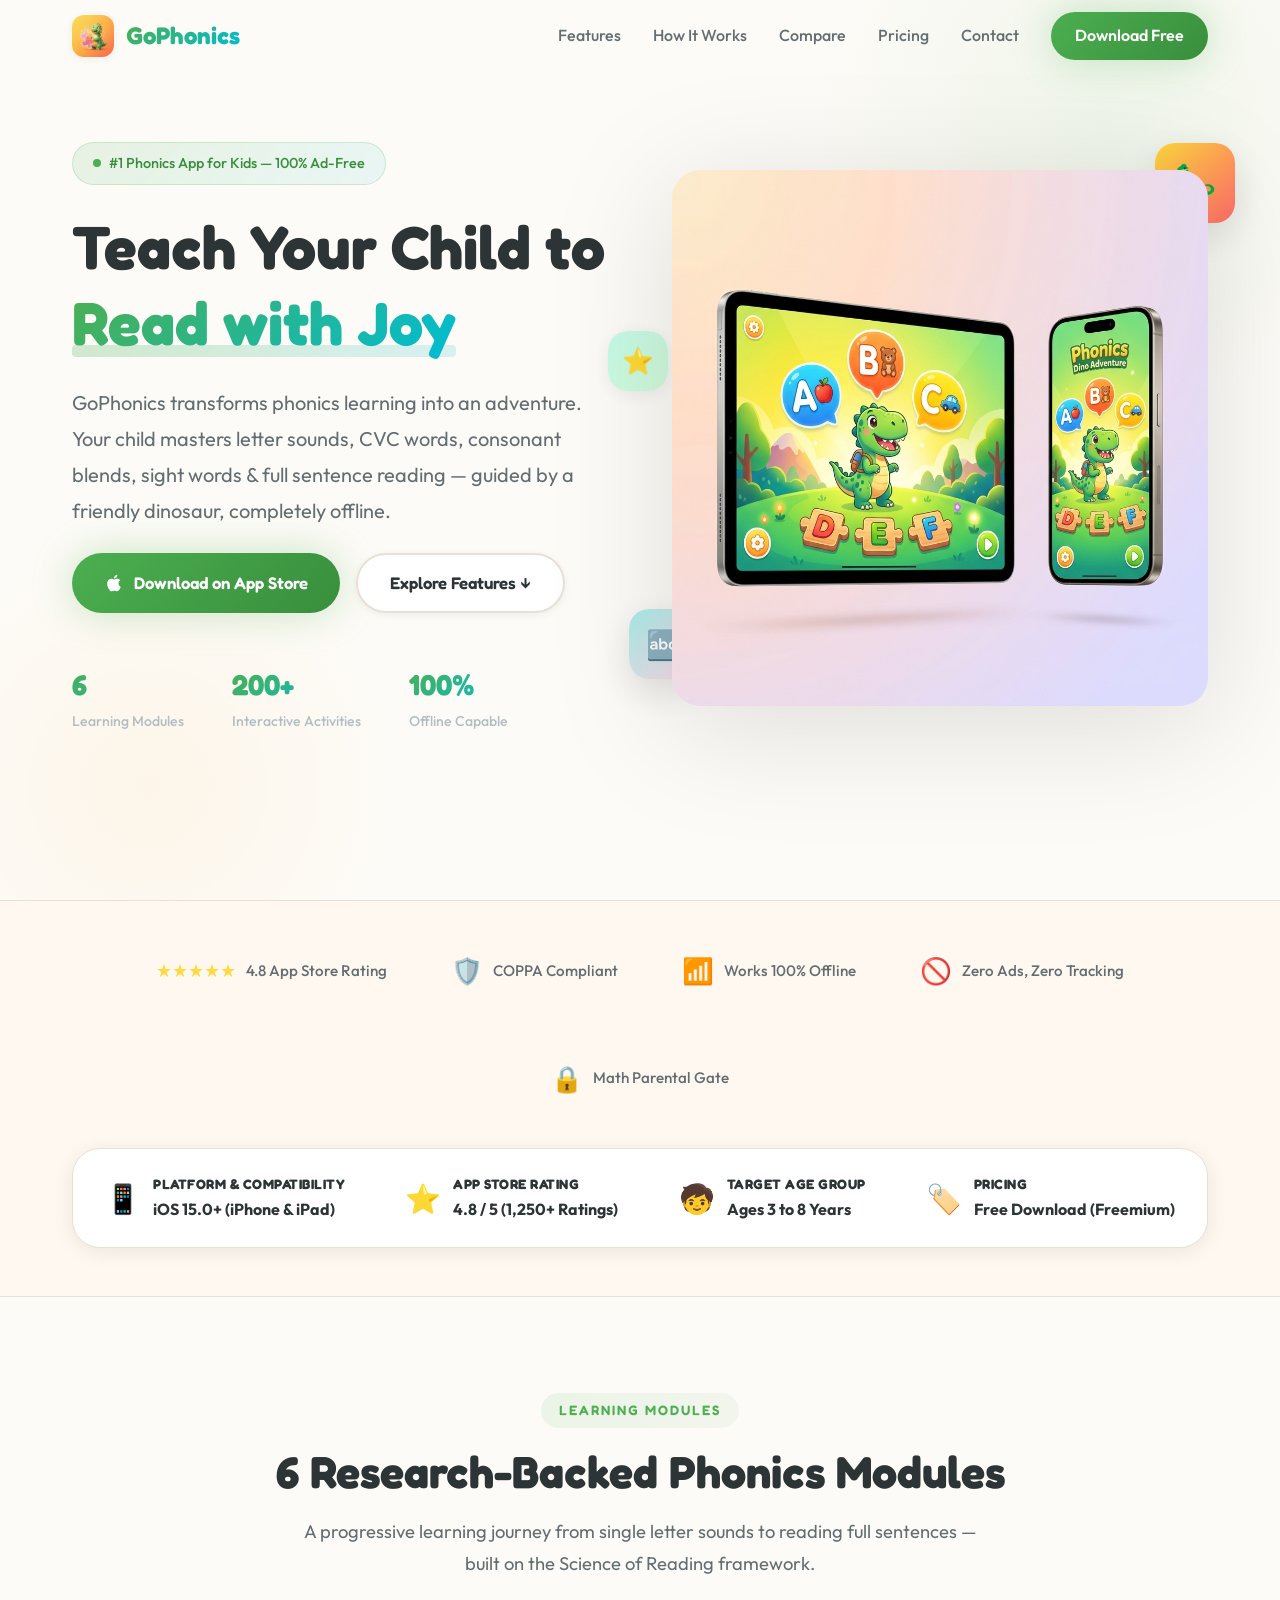
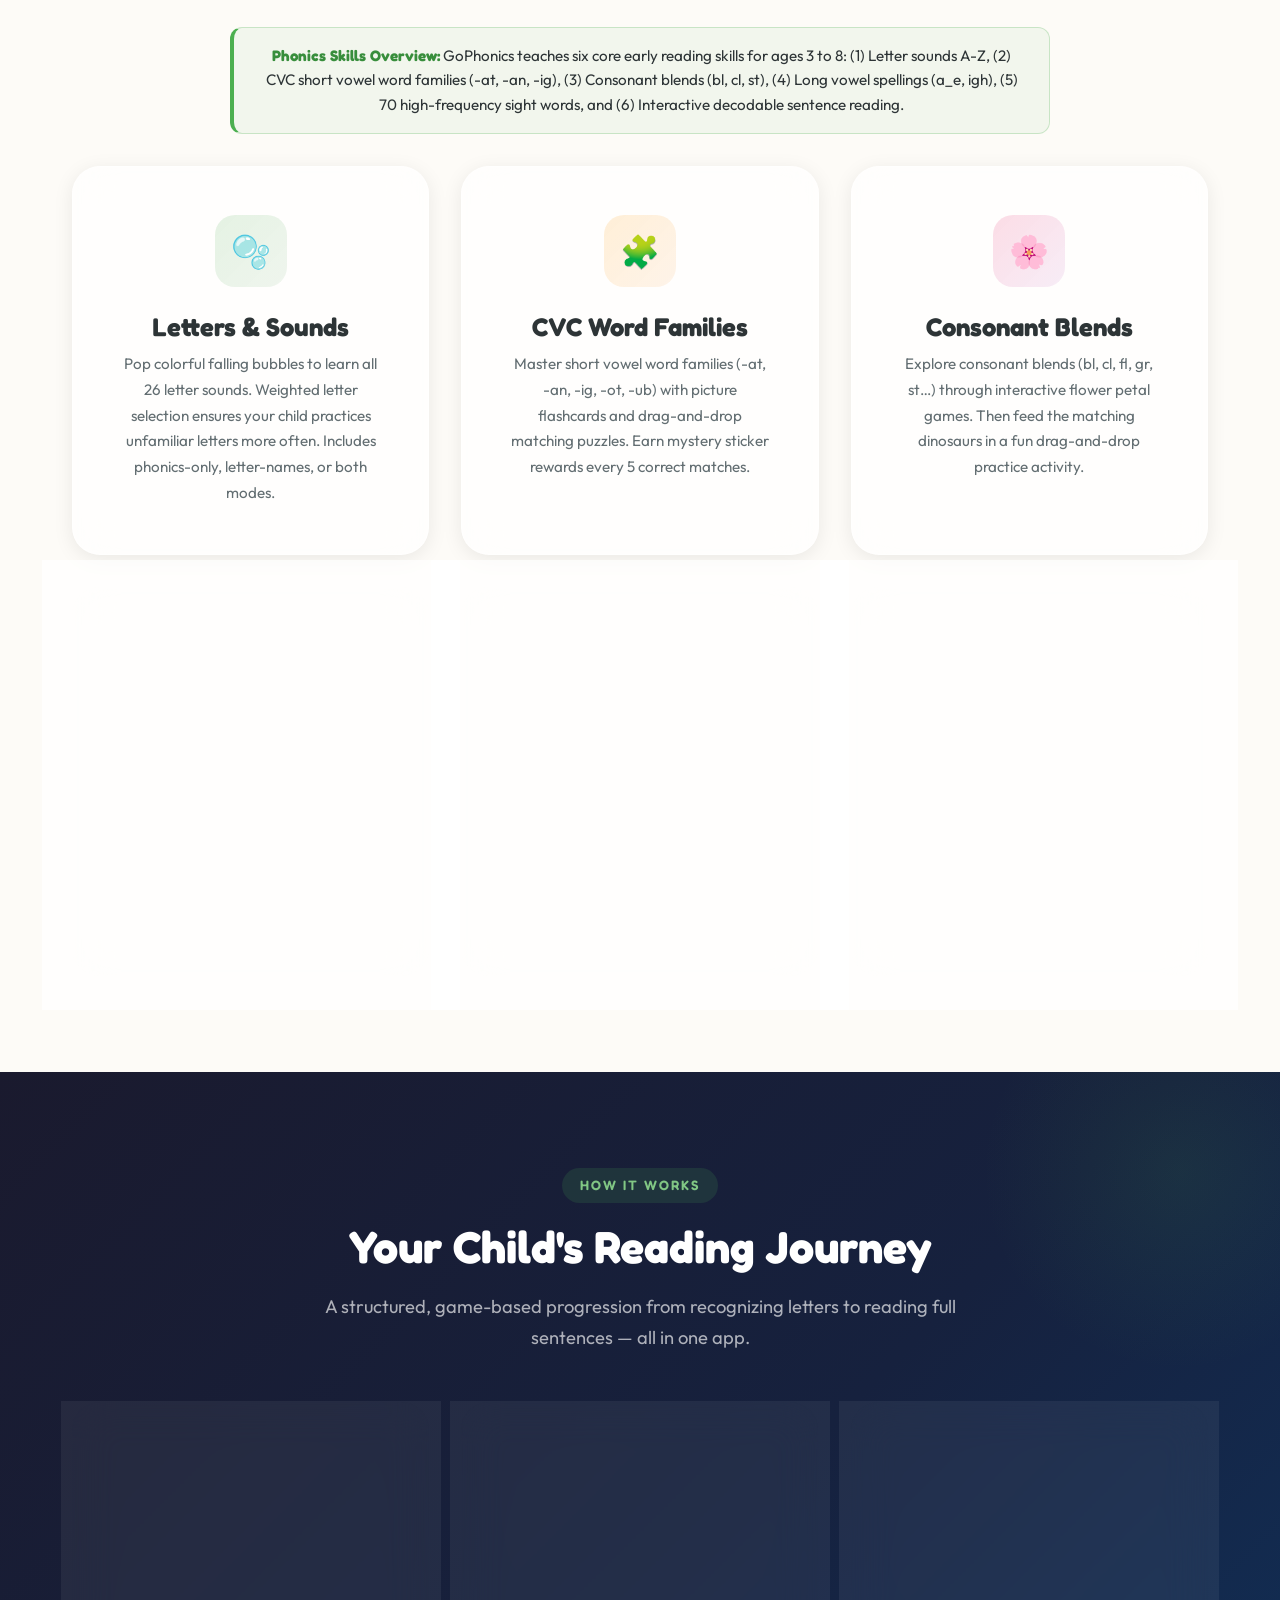
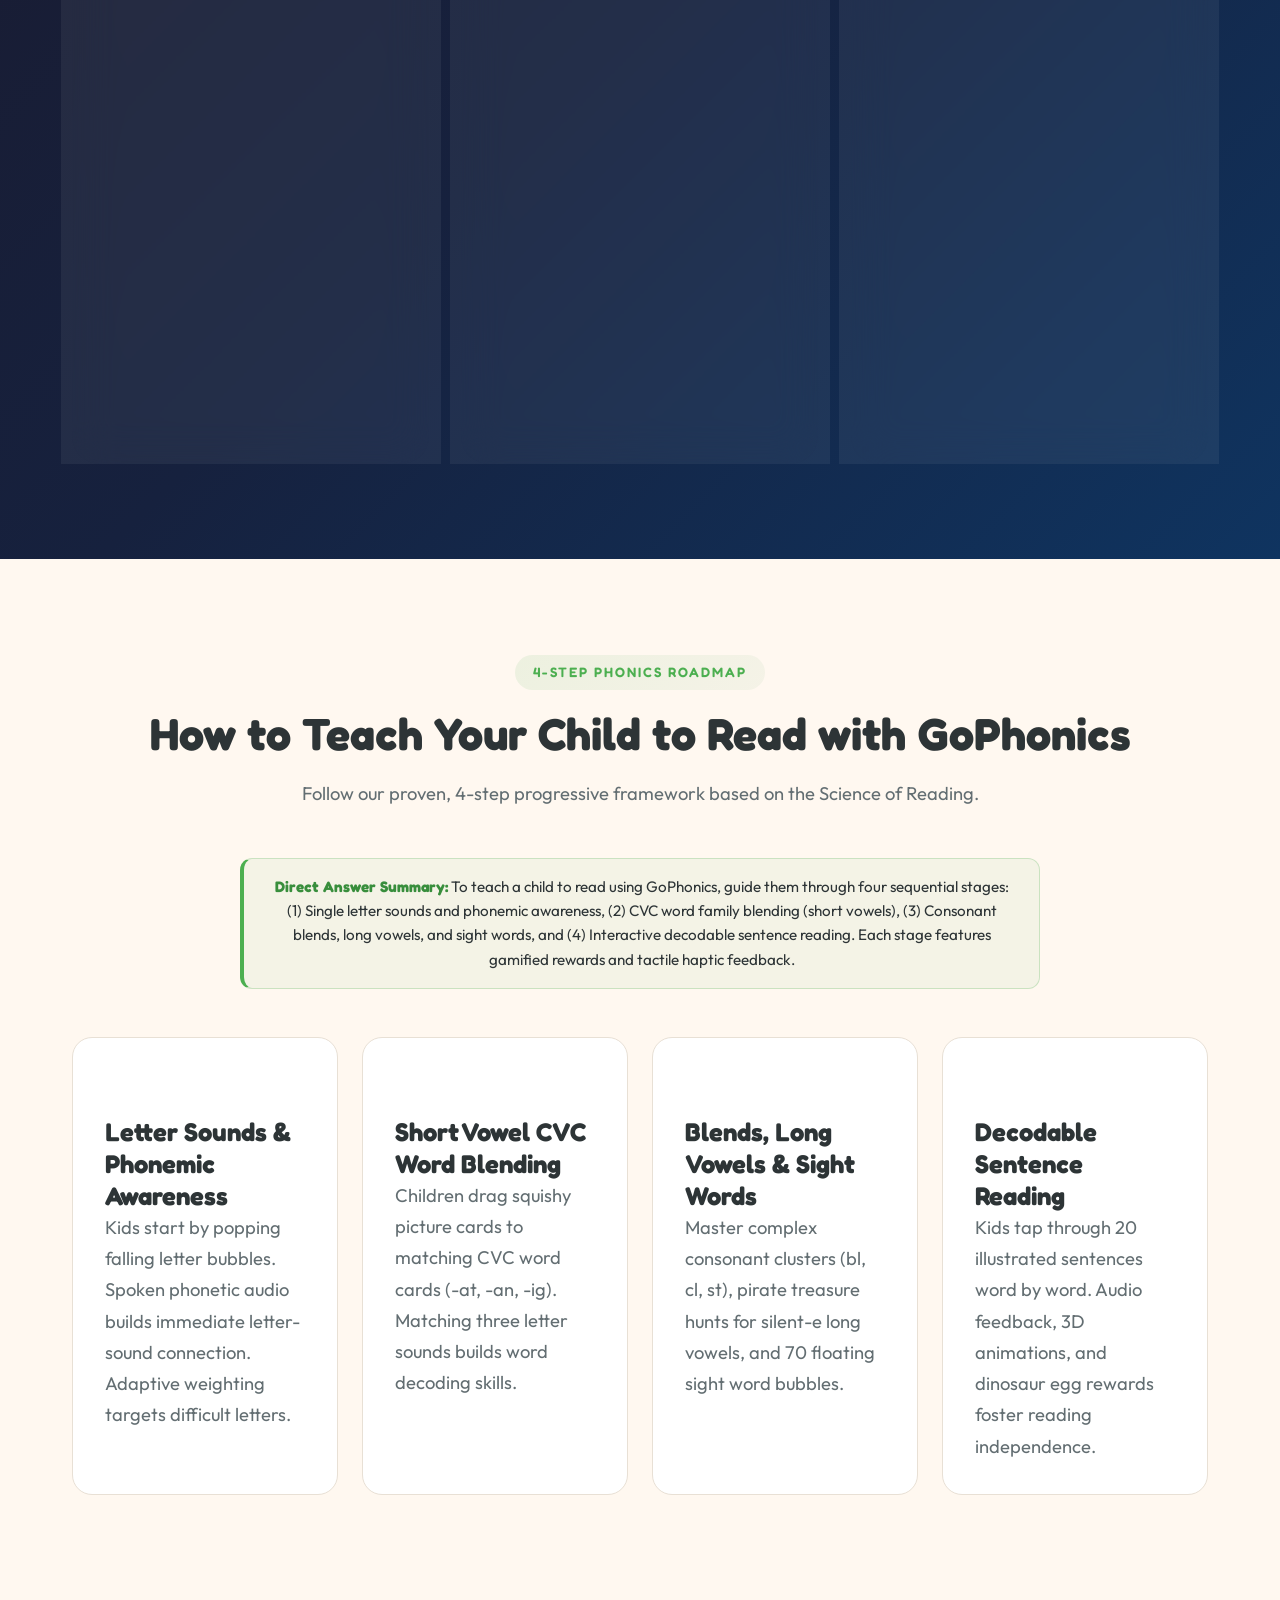
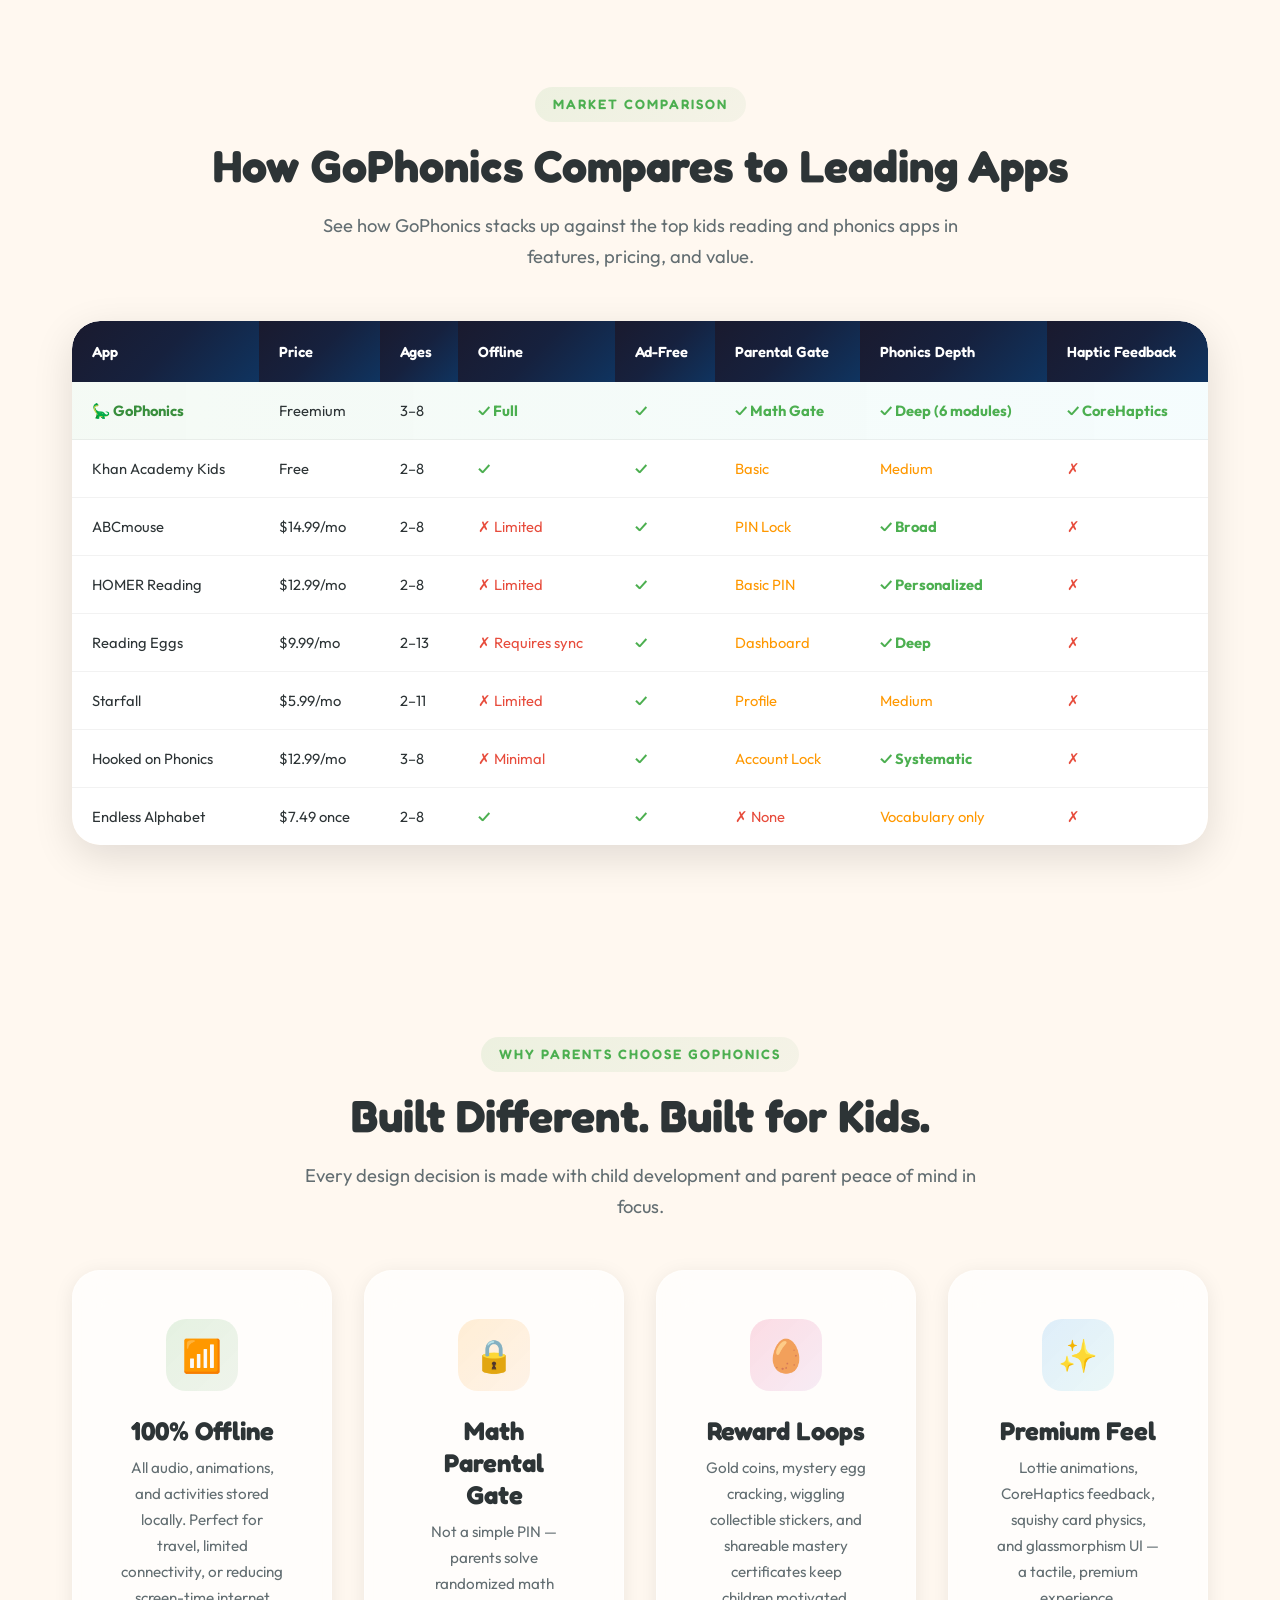
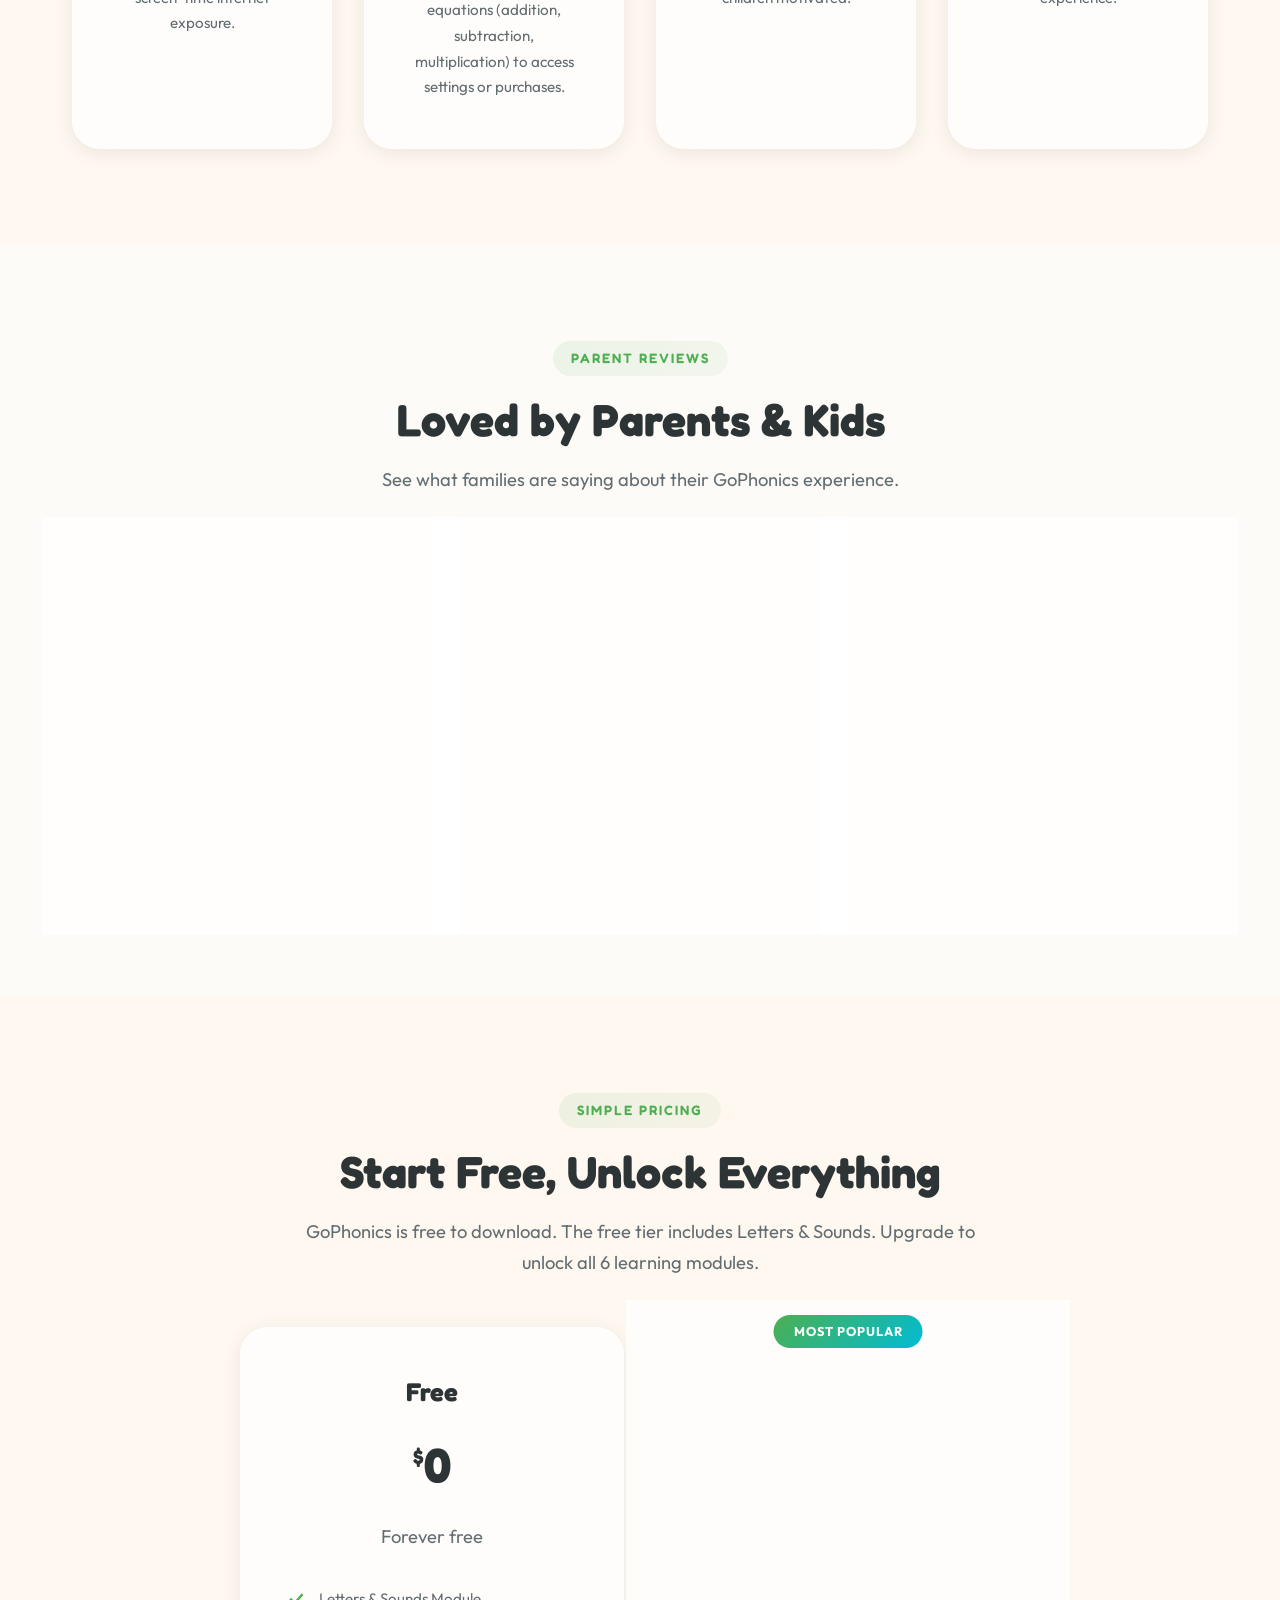
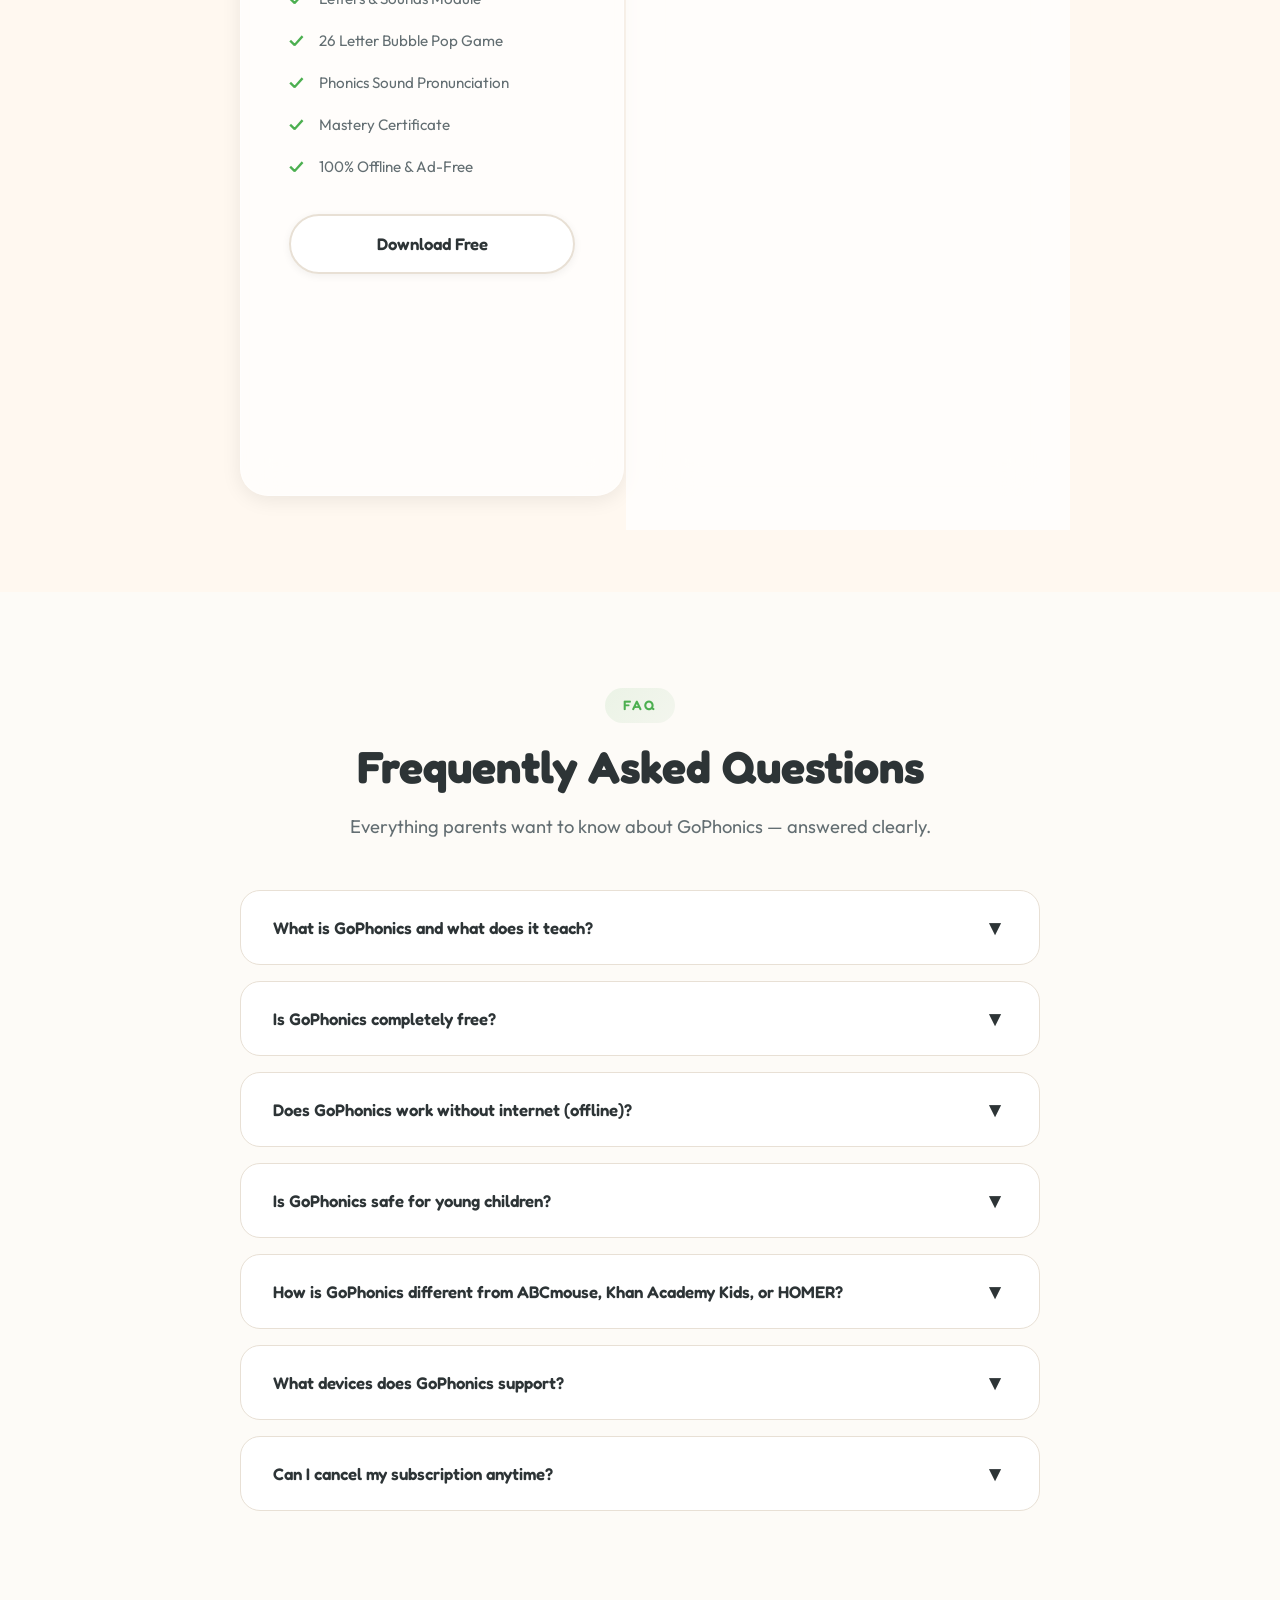
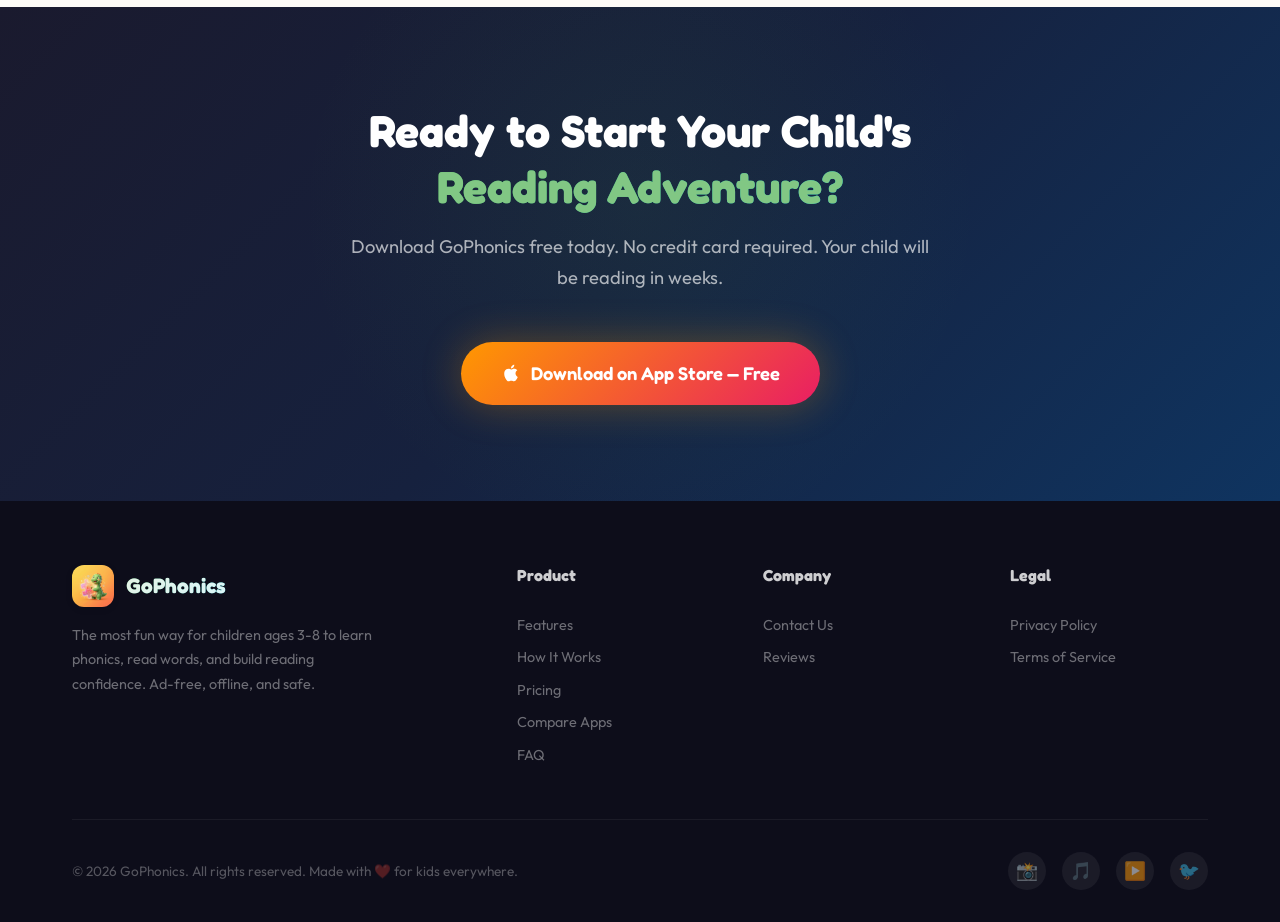
==== index.html @ 16a04cc7 "Optimize website for ASO, GEO, AEO, Privacy Policy and working contact form" ====
<!DOCTYPE html>
<html lang="en">
<head>
  <meta charset="UTF-8">
  <meta name="viewport" content="width=device-width, initial-scale=1.0">
  <meta http-equiv="X-UA-Compatible" content="ie=edge">

  <!-- Primary SEO Meta Tags -->
  <title>GoPhonics — #1 Kids Phonics Learning App | Letters, CVC Words & Reading (Ages 3-8)</title>
  <meta name="description" content="GoPhonics is the award-winning iOS phonics app for children ages 3-8. Learn letter sounds, CVC words, consonant blends, sight words & reading sentences with fun dinosaur-guided games. Ad-free, offline, COPPA-compliant.">
  <meta name="keywords" content="phonics app for kids, learn to read app, ABC learning app, CVC words game, kids reading app, educational app toddlers, phonics games preschool, sight words app, consonant blends, GoPhonics">
  <meta name="author" content="GoPhonics">
  <meta name="robots" content="index, follow, max-snippet:-1, max-image-preview:large, max-video-preview:-1">

  <!-- Open Graph / Facebook -->
  <meta property="og:type" content="website">
  <meta property="og:url" content="https://gophonics.app/">
  <meta property="og:title" content="GoPhonics — #1 Kids Phonics Learning App for Ages 3-8">
  <meta property="og:description" content="Teach your child to read with GoPhonics! Interactive phonics games featuring letters, CVC words, consonant blends, sight words & reading. Ad-free & fully offline.">
  <meta property="og:image" content="assets/images/hero-mockup.png">
  <meta property="og:site_name" content="GoPhonics">

  <!-- Twitter -->
  <meta name="twitter:card" content="summary_large_image">
  <meta name="twitter:title" content="GoPhonics — #1 Kids Phonics Learning App for Ages 3-8">
  <meta name="twitter:description" content="Teach your child to read with GoPhonics! Interactive phonics games featuring letters, CVC words, consonant blends, sight words & reading.">
  <meta name="twitter:image" content="assets/images/hero-mockup.png">

  <!-- Canonical & App Store Integration (ASO) -->
  <link rel="canonical" href="https://gophonics.app/">
  <meta name="apple-itunes-app" content="app-id=6756431312">

  <!-- Favicon -->
  <link rel="icon" type="image/png" href="assets/images/app-icon.png">
  <link rel="apple-touch-icon" href="assets/images/app-icon.png">

  <!-- CSS -->
  <link rel="stylesheet" href="assets/css/style.css">

  <!-- Structured Data: WebSite (SEO + GEO) -->
  <script type="application/ld+json">
  {
    "@context": "https://schema.org",
    "@type": "WebSite",
    "name": "GoPhonics",
    "alternateName": ["GoPhonics App", "Go Phonics Learn to Read"],
    "url": "https://gophonics.app/"
  }
  </script>

  <!-- Structured Data: BreadcrumbList (SEO + AEO) -->
  <script type="application/ld+json">
  {
    "@context": "https://schema.org",
    "@type": "BreadcrumbList",
    "itemListElement": [
      {
        "@type": "ListItem",
        "position": 1,
        "name": "Home",
        "item": "https://gophonics.app/"
      },
      {
        "@type": "ListItem",
        "position": 2,
        "name": "Features",
        "item": "https://gophonics.app/#features"
      },
      {
        "@type": "ListItem",
        "position": 3,
        "name": "Pricing",
        "item": "https://gophonics.app/#pricing"
      },
      {
        "@type": "ListItem",
        "position": 4,
        "name": "FAQ",
        "item": "https://gophonics.app/#faq"
      }
    ]
  }
  </script>

  <!-- Structured Data: SoftwareApplication (SEO + AEO + GEO + ASO) -->
  <script type="application/ld+json">
  {
    "@context": "https://schema.org",
    "@type": "SoftwareApplication",
    "name": "GoPhonics — Learn to Read",
    "operatingSystem": "iOS 15.0 or later",
    "applicationCategory": "EducationalApplication",
    "description": "GoPhonics is an interactive iOS phonics learning app for children ages 3-8. Kids learn letter sounds, CVC word families, consonant blends, long vowel spellings, sight words, and reading sentences through gamified activities guided by a friendly dinosaur mascot.",
    "url": "https://gophonics.app/",
    "downloadUrl": "https://apps.apple.com/in/app/go-phonics-learn-to-read/id6756431312",
    "screenshot": "https://gophonics.app/assets/images/hero-mockup.png",
    "softwareVersion": "2.0",
    "datePublished": "2025-01-01",
    "inLanguage": "en",
    "offers": {
      "@type": "Offer",
      "price": "0",
      "priceCurrency": "USD",
      "description": "Free to download with optional premium subscription ($4.99/mo or $29.99/yr)"
    },
    "aggregateRating": {
      "@type": "AggregateRating",
      "ratingValue": "4.8",
      "ratingCount": "1250",
      "bestRating": "5"
    },
    "author": {
      "@type": "Organization",
      "name": "GoPhonics",
      "url": "https://gophonics.app/"
    },
    "audience": {
      "@type": "EducationalAudience",
      "educationalRole": "student",
      "suggestedMinAge": 3,
      "suggestedMaxAge": 8
    },
    "featureList": [
      "Letters & Sounds Bubble Pop Game",
      "CVC Word Family Drag-and-Drop Puzzles",
      "Consonant Blends Flower & Dinosaur Feeding Games",
      "Long Vowel Treasure Hunt & Quiz",
      "70 Sight Words Floating Bubble Pop",
      "Interactive Decodable Reading Sentences",
      "Collectible Sticker Rewards",
      "Dinosaur Egg Hatching Animations",
      "Shareable Mastery Certificates",
      "Strict Math-Based Parental Gate",
      "100% Offline Capable",
      "Zero Ads"
    ],
    "isAccessibleForFree": true,
    "isFamilyFriendly": true,
    "contentRating": "Everyone"
  }
  </script>

  <!-- Structured Data: HowTo (AEO Voice & Answer Search) -->
  <script type="application/ld+json">
  {
    "@context": "https://schema.org",
    "@type": "HowTo",
    "name": "How to Teach Your Child to Read with GoPhonics",
    "description": "A 4-step progressive framework to take children aged 3 to 8 from recognizing single letters to reading full sentences independently using GoPhonics.",
    "step": [
      {
        "@type": "HowToStep",
        "position": 1,
        "name": "Master Letter Sounds & Phonemic Awareness",
        "text": "Start with the Letters & Sounds module. Children pop falling letter bubbles matching spoken phonetic sounds to build solid letter-sound association."
      },
      {
        "@type": "HowToStep",
        "position": 2,
        "name": "Blend Short Vowel CVC Words",
        "text": "Progress to CVC Word Families (-at, -an, -ig, -ot, -ub). Kids drag picture cards to matching word cards to learn sound blending."
      },
      {
        "@type": "HowToStep",
        "position": 3,
        "name": "Expand to Blends, Long Vowels & Sight Words",
        "text": "Practice consonant clusters (bl, cl, st), pirate treasure hunts for long vowels (a_e, igh), and pop 70 high-frequency sight word bubbles."
      },
      {
        "@type": "HowToStep",
        "position": 4,
        "name": "Read Full Decodable Sentences",
        "text": "Tap through 20 decodable sentences word-by-word with 3D audio feedback and Lottie animations to build independent reading confidence."
      }
    ]
  }
  </script>

  <!-- Structured Data: FAQPage (AEO Optimization) -->
  <script type="application/ld+json">
  {
    "@context": "https://schema.org",
    "@type": "FAQPage",
    "mainEntity": [
      {
        "@type": "Question",
        "name": "What is GoPhonics?",
        "acceptedAnswer": {
          "@type": "Answer",
          "text": "GoPhonics is an interactive iOS phonics learning app designed for children ages 3 to 8. It teaches letter sounds, CVC word families, consonant blends, long vowel spellings, sight words, and reading sentences through fun, gamified activities guided by a friendly dinosaur mascot. The app is 100% ad-free, works fully offline, and uses a strict math-based parental gate for child safety."
        }
      },
      {
        "@type": "Question",
        "name": "Is GoPhonics free to download?",
        "acceptedAnswer": {
          "@type": "Answer",
          "text": "Yes, GoPhonics is free to download from the App Store. The app offers a generous free tier covering the Letters & Sounds module. A premium subscription ($4.99/mo or $29.99/yr) unlocks all 6 learning modules including CVC Words, Consonant Blends, Long Vowel Spellings, Sight Words, and Reading Sentences."
        }
      },
      {
        "@type": "Question",
        "name": "What age is GoPhonics best for?",
        "acceptedAnswer": {
          "@type": "Answer",
          "text": "GoPhonics is designed for children ages 3 to 8, covering preschool through early elementary school (2nd grade). The progressive difficulty — starting with letter recognition and advancing through CVC words, consonant blends, long vowels, sight words, and full sentence reading — makes it suitable for beginners and early readers."
        }
      },
      {
        "@type": "Question",
        "name": "Does GoPhonics work offline without internet?",
        "acceptedAnswer": {
          "@type": "Answer",
          "text": "Yes, GoPhonics works 100% offline. All learning activities, audio pronunciations, animations, and rewards are stored locally on the device. This makes it perfect for travel, flights, areas with limited connectivity, and parents who want to limit screen-time internet exposure."
        }
      },
      {
        "@type": "Question",
        "name": "How does GoPhonics compare to other phonics apps like Khan Academy Kids or ABCmouse?",
        "acceptedAnswer": {
          "@type": "Answer",
          "text": "GoPhonics differentiates itself with premium glassmorphism visuals, real-time CoreHaptics feedback, complete offline functionality, and a strict math-based parental gate. Unlike ABCmouse ($14.99/month) or HOMER ($12.99/month), GoPhonics offers a more affordable subscription with no ads. Unlike free alternatives like Khan Academy Kids, GoPhonics provides specialized deep-dive phonics instruction with tactile squishy card physics, dinosaur egg hatching rewards, and shareable mastery certificates."
        }
      },
      {
        "@type": "Question",
        "name": "Is GoPhonics safe for children? What parental controls does it have?",
        "acceptedAnswer": {
          "@type": "Answer",
          "text": "GoPhonics is designed with child safety as a priority. It contains no ads, no social features, and no external links accessible to children. The app uses a strict math-based parental gate where parents must solve randomized math equations (addition, subtraction, or multiplication) to access settings, subscriptions, or sharing features. All data is stored locally on the device with no personal information collected from children, fully complying with COPPA regulations."
        }
      },
      {
        "@type": "Question",
        "name": "What phonics skills does GoPhonics teach?",
        "acceptedAnswer": {
          "@type": "Answer",
          "text": "GoPhonics teaches 6 progressive phonics skills: (1) Letter Sounds — all 26 letter sounds with bubble popping, (2) CVC Word Families — short vowel word families like -at, -an, -ig with drag-and-drop puzzles, (3) Consonant Blends — bl, cl, fl, gr, etc. with flower petal games and dinosaur feeding, (4) Long Vowel Spellings — a_e, i_e, ai, ee, etc. with pirate treasure hunts, (5) Sight Words — 70 high-frequency words with floating bubble pop, (6) Reading Sentences — 20 interactive tap-to-read sentences."
        }
      }
    ]
  }
  </script>

  <!-- Structured Data: Organization -->
  <script type="application/ld+json">
  {
    "@context": "https://schema.org",
    "@type": "Organization",
    "name": "GoPhonics",
    "url": "https://gophonics.app/",
    "logo": "https://gophonics.app/assets/images/app-icon.png",
    "contactPoint": {
      "@type": "ContactPoint",
      "email": "themansigoel@gmail.com",
      "contactType": "Customer Support"
    }
  }
  </script>
</head>
<body>

  <!-- ============================================
       HEADER & NAVIGATION
       ============================================ -->
  <header class="site-header" id="site-header">
    <div class="header-inner">
      <a href="index.html" class="logo" aria-label="GoPhonics Home">
        <img src="assets/images/app-icon.png" alt="GoPhonics App Icon" width="42" height="42">
        <span>GoPhonics</span>
      </a>
      <nav class="nav-links" id="nav-links" aria-label="Main navigation">
        <a href="#features">Features</a>
        <a href="#how-it-works">How It Works</a>
        <a href="#comparison">Compare</a>
        <a href="#pricing">Pricing</a>
        <a href="contact.html">Contact</a>
        <a href="https://apps.apple.com/in/app/go-phonics-learn-to-read/id6756431312" class="nav-cta" id="header-download-btn">Download Free</a>
      </nav>
      <button class="menu-toggle" id="menu-toggle" aria-label="Toggle navigation menu">
        <span></span>
        <span></span>
        <span></span>
      </button>
    </div>
  </header>

  <!-- ============================================
       HERO SECTION
       ============================================ -->
  <section class="hero section" id="hero">
    <div class="floating-bubbles" aria-hidden="true" id="floating-bubbles"></div>
    <div class="container hero-inner">
      <div class="hero-content">
        <div class="hero-badge">
          <span class="badge-dot"></span>
          #1 Phonics App for Kids — 100% Ad-Free
        </div>
        <h1>
          Teach Your Child to
          <span class="highlight text-gradient">Read with Joy</span>
        </h1>
        <p class="hero-description">
          GoPhonics transforms phonics learning into an adventure. Your child masters letter sounds, CVC words, consonant blends, sight words & full sentence reading — guided by a friendly dinosaur, completely offline.
        </p>
        <div class="hero-actions">
          <a href="https://apps.apple.com/in/app/go-phonics-learn-to-read/id6756431312" class="btn btn-primary" id="hero-download-btn">
            <svg class="btn-icon" viewBox="0 0 24 24" fill="currentColor"><path d="M18.71 19.5c-.83 1.24-1.71 2.45-3.05 2.47-1.34.03-1.77-.79-3.29-.79-1.53 0-2 .77-3.27.82-1.31.05-2.3-1.32-3.14-2.53C4.25 17 2.94 12.45 4.7 9.39c.87-1.52 2.43-2.48 4.12-2.51 1.28-.02 2.5.87 3.29.87.78 0 2.26-1.07 3.8-.91.65.03 2.47.26 3.64 1.98-.09.06-2.17 1.28-2.15 3.81.03 3.02 2.65 4.03 2.68 4.04-.03.07-.42 1.44-1.38 2.83M13 3.5c.73-.83 1.94-1.46 2.94-1.5.13 1.17-.34 2.35-1.04 3.19-.69.85-1.83 1.51-2.95 1.42-.15-1.15.41-2.35 1.05-3.11z"/></svg>
            Download on App Store
          </a>
          <a href="#features" class="btn btn-secondary">
            Explore Features ↓
          </a>
        </div>
        <div class="hero-stats">
          <div class="hero-stat">
            <span class="stat-number">6</span>
            <span class="stat-label">Learning Modules</span>
          </div>
          <div class="hero-stat">
            <span class="stat-number">200+</span>
            <span class="stat-label">Interactive Activities</span>
          </div>
          <div class="hero-stat">
            <span class="stat-number">100%</span>
            <span class="stat-label">Offline Capable</span>
          </div>
        </div>
      </div>
      <div class="hero-visual">
        <img src="assets/images/hero-mockup.png" alt="GoPhonics app running on iPad and iPhone showing colorful letter bubbles and dinosaur mascot" class="hero-image" width="560" height="560" loading="eager">
        <div class="hero-float-1" aria-hidden="true">🦕</div>
        <div class="hero-float-2" aria-hidden="true">🔤</div>
        <div class="hero-float-3" aria-hidden="true">⭐</div>
      </div>
    </div>
  </section>

  <!-- ============================================
       SOCIAL PROOF & ASO APP STORE METADATA BAR
       ============================================ -->
  <section class="social-proof" aria-label="Social proof & App Store Specs">
    <div class="container">
      <div class="social-proof-inner">
        <div class="proof-item">
          <span class="proof-stars">★★★★★</span>
          <span>4.8 App Store Rating</span>
        </div>
        <div class="proof-item">
          <span class="proof-icon">🛡️</span>
          <span>COPPA Compliant</span>
        </div>
        <div class="proof-item">
          <span class="proof-icon">📶</span>
          <span>Works 100% Offline</span>
        </div>
        <div class="proof-item">
          <span class="proof-icon">🚫</span>
          <span>Zero Ads, Zero Tracking</span>
        </div>
        <div class="proof-item">
          <span class="proof-icon">🔒</span>
          <span>Math Parental Gate</span>
        </div>
      </div>

      <!-- ASO iOS App Store Specs Card -->
      <div class="app-store-specs animate-on-scroll" id="aso-specs">
        <div class="app-spec-item">
          <span class="app-spec-icon">📱</span>
          <div>
            <div class="app-spec-title">Platform & Compatibility</div>
            <div class="app-spec-value">iOS 15.0+ (iPhone & iPad)</div>
          </div>
        </div>
        <div class="app-spec-item">
          <span class="app-spec-icon">⭐️</span>
          <div>
            <div class="app-spec-title">App Store Rating</div>
            <div class="app-spec-value">4.8 / 5 (1,250+ Ratings)</div>
          </div>
        </div>
        <div class="app-spec-item">
          <span class="app-spec-icon">🧒</span>
          <div>
            <div class="app-spec-title">Target Age Group</div>
            <div class="app-spec-value">Ages 3 to 8 Years</div>
          </div>
        </div>
        <div class="app-spec-item">
          <span class="app-spec-icon">🏷️</span>
          <div>
            <div class="app-spec-title">Pricing</div>
            <div class="app-spec-value">Free Download (Freemium)</div>
          </div>
        </div>
      </div>
    </div>
  </section>

  <!-- ============================================
       FEATURES SECTION
       ============================================ -->
  <section class="features section" id="features">
    <div class="container">
      <div class="text-center">
        <span class="section-label">Learning Modules</span>
        <h2 class="section-title">6 Research-Backed Phonics Modules</h2>
        <p class="section-subtitle">
          A progressive learning journey from single letter sounds to reading full sentences — built on the Science of Reading framework.
        </p>
        <div class="direct-answer-box text-center" style="max-width: 820px; margin: var(--space-md) auto var(--space-xl);">
          <strong>Phonics Skills Overview:</strong> GoPhonics teaches six core early reading skills for ages 3 to 8: (1) Letter sounds A-Z, (2) CVC short vowel word families (-at, -an, -ig), (3) Consonant blends (bl, cl, st), (4) Long vowel spellings (a_e, igh), (5) 70 high-frequency sight words, and (6) Interactive decodable sentence reading.
        </div>
      </div>
      <div class="features-grid">
        <!-- Feature 1: Letters -->
        <article class="feature-card glass-card animate-on-scroll" id="feature-letters">
          <div class="feature-icon feature-icon-green">🫧</div>
          <h3>Letters & Sounds</h3>
          <p>Pop colorful falling bubbles to learn all 26 letter sounds. Weighted letter selection ensures your child practices unfamiliar letters more often. Includes phonics-only, letter-names, or both modes.</p>
        </article>

        <!-- Feature 2: CVC Words -->
        <article class="feature-card glass-card animate-on-scroll" id="feature-cvc">
          <div class="feature-icon feature-icon-orange">🧩</div>
          <h3>CVC Word Families</h3>
          <p>Master short vowel word families (-at, -an, -ig, -ot, -ub) with picture flashcards and drag-and-drop matching puzzles. Earn mystery sticker rewards every 5 correct matches.</p>
        </article>

        <!-- Feature 3: Blends -->
        <article class="feature-card glass-card animate-on-scroll" id="feature-blends">
          <div class="feature-icon feature-icon-pink">🌸</div>
          <h3>Consonant Blends</h3>
          <p>Explore consonant blends (bl, cl, fl, gr, st…) through interactive flower petal games. Then feed the matching dinosaurs in a fun drag-and-drop practice activity.</p>
        </article>

        <!-- Feature 4: Long Vowels -->
        <article class="feature-card glass-card animate-on-scroll" id="feature-long-vowels">
          <div class="feature-icon feature-icon-blue">🏴‍☠️</div>
          <h3>Long Vowel Spellings</h3>
          <p>Embark on a pirate treasure hunt learning long vowel spelling patterns (a_e, ai, ee, igh…). Take quizzes with squishy option bubbles, star streak progress, and particle burst celebrations.</p>
        </article>

        <!-- Feature 5: Sight Words -->
        <article class="feature-card glass-card animate-on-scroll" id="feature-sight-words">
          <div class="feature-icon feature-icon-purple">🎈</div>
          <h3>Sight Words</h3>
          <p>Pop 70 high-frequency sight words in a floating bubble game. Bubbles bounce around the screen — tap them to hear pronunciation, earn gold coins, and build reading fluency.</p>
        </article>

        <!-- Feature 6: Sentences -->
        <article class="feature-card glass-card animate-on-scroll" id="feature-sentences">
          <div class="feature-icon feature-icon-teal">📖</div>
          <h3>Reading Sentences</h3>
          <p>Tap through 20 interactive sentences word by word. Each word is spoken aloud with a 3D spring animation. Scene illustrations bring every sentence to life with Lottie animations.</p>
        </article>
      </div>
    </div>
  </section>

  <!-- ============================================
       HOW IT WORKS (Journey Visualization)
       ============================================ -->
  <section class="how-it-works section" id="how-it-works">
    <div class="container">
      <div class="text-center">
        <span class="section-label">How It Works</span>
        <h2 class="section-title" style="color: white;">Your Child's Reading Journey</h2>
        <p class="section-subtitle">
          A structured, game-based progression from recognizing letters to reading full sentences — all in one app.
        </p>
      </div>
      <div class="journey-steps">
        <article class="journey-step glass-card-dark animate-on-scroll">
          <div class="step-number">01</div>
          <img src="assets/images/feature-letters.png" alt="Letters and Sounds bubble pop game showing colorful letter bubbles with children interacting" class="step-image" width="280" height="280" loading="lazy">
          <h3>Pop & Learn Letters</h3>
          <p>Children pop falling letter bubbles while hearing correct phonetic sounds. Adaptive weighting means unfamiliar letters appear more often.</p>
        </article>
        <article class="journey-step glass-card-dark animate-on-scroll">
          <div class="step-number">02</div>
          <img src="assets/images/feature-cvc.png" alt="CVC word matching puzzle with cat, hat, bat picture cards and word cards" class="step-image" width="280" height="280" loading="lazy">
          <h3>Build CVC Words</h3>
          <p>Drag picture cards to matching word cards. Squishy physics-based cards, haptic feedback, and dinosaur egg hatching rewards make practice addictive.</p>
        </article>
        <article class="journey-step glass-card-dark animate-on-scroll">
          <div class="step-number">03</div>
          <img src="assets/images/feature-blends.png" alt="Consonant blends flower garden with dinosaur mascots and butterflies" class="step-image" width="280" height="280" loading="lazy">
          <h3>Read Sentences</h3>
          <p>Progress through blends, long vowels, and sight words before reading complete sentences independently. Earn shareable mastery certificates.</p>
        </article>
      </div>
    </div>
  </section>

  <!-- ============================================
       HOW-TO STEP-BY-STEP ROADMAP (AEO / Voice Search Optimized)
       ============================================ -->
  <section class="howto-section section" id="learning-roadmap" style="background: var(--color-bg-secondary);">
    <div class="container">
      <div class="text-center">
        <span class="section-label">4-Step Phonics Roadmap</span>
        <h2 class="section-title">How to Teach Your Child to Read with GoPhonics</h2>
        <p class="section-subtitle">
          Follow our proven, 4-step progressive framework based on the Science of Reading.
        </p>
      </div>

      <div class="direct-answer-box text-center" style="max-width: 800px; margin: 0 auto var(--space-xl);">
        <strong>Direct Answer Summary:</strong> To teach a child to read using GoPhonics, guide them through four sequential stages: (1) Single letter sounds and phonemic awareness, (2) CVC word family blending (short vowels), (3) Consonant blends, long vowels, and sight words, and (4) Interactive decodable sentence reading. Each stage features gamified rewards and tactile haptic feedback.
      </div>

      <div class="howto-grid">
        <article class="howto-card animate-on-scroll">
          <span class="howto-step-badge">Step 1</span>
          <h3>Letter Sounds & Phonemic Awareness</h3>
          <p>Kids start by popping falling letter bubbles. Spoken phonetic audio builds immediate letter-sound connection. Adaptive weighting targets difficult letters.</p>
        </article>

        <article class="howto-card animate-on-scroll">
          <span class="howto-step-badge">Step 2</span>
          <h3>Short Vowel CVC Word Blending</h3>
          <p>Children drag squishy picture cards to matching CVC word cards (-at, -an, -ig). Matching three letter sounds builds word decoding skills.</p>
        </article>

        <article class="howto-card animate-on-scroll">
          <span class="howto-step-badge">Step 3</span>
          <h3>Blends, Long Vowels & Sight Words</h3>
          <p>Master complex consonant clusters (bl, cl, st), pirate treasure hunts for silent-e long vowels, and 70 floating sight word bubbles.</p>
        </article>

        <article class="howto-card animate-on-scroll">
          <span class="howto-step-badge">Step 4</span>
          <h3>Decodable Sentence Reading</h3>
          <p>Kids tap through 20 illustrated sentences word by word. Audio feedback, 3D animations, and dinosaur egg rewards foster reading independence.</p>
        </article>
      </div>
    </div>
  </section>

  <!-- ============================================
       COMPARISON TABLE (SEO/AEO: Revenue & Feature Comparison)
       ============================================ -->
  <section class="comparison section" id="comparison">
    <div class="container">
      <div class="text-center">
        <span class="section-label">Market Comparison</span>
        <h2 class="section-title">How GoPhonics Compares to Leading Apps</h2>
        <p class="section-subtitle">
          See how GoPhonics stacks up against the top kids reading and phonics apps in features, pricing, and value.
        </p>
      </div>
      <div class="comparison-table-wrapper animate-on-scroll">
        <table class="comparison-table" id="comparison-table">
          <thead>
            <tr>
              <th>App</th>
              <th>Price</th>
              <th>Ages</th>
              <th>Offline</th>
              <th>Ad-Free</th>
              <th>Parental Gate</th>
              <th>Phonics Depth</th>
              <th>Haptic Feedback</th>
            </tr>
          </thead>
          <tbody>
            <tr class="highlight-row">
              <td>🦕 <strong>GoPhonics</strong></td>
              <td>Freemium</td>
              <td>3–8</td>
              <td><span class="check-icon">✓ Full</span></td>
              <td><span class="check-icon">✓</span></td>
              <td><span class="check-icon">✓ Math Gate</span></td>
              <td><span class="check-icon">✓ Deep (6 modules)</span></td>
              <td><span class="check-icon">✓ CoreHaptics</span></td>
            </tr>
            <tr>
              <td>Khan Academy Kids</td>
              <td>Free</td>
              <td>2–8</td>
              <td><span class="check-icon">✓</span></td>
              <td><span class="check-icon">✓</span></td>
              <td><span class="partial-icon">Basic</span></td>
              <td><span class="partial-icon">Medium</span></td>
              <td><span class="cross-icon">✗</span></td>
            </tr>
            <tr>
              <td>ABCmouse</td>
              <td>$14.99/mo</td>
              <td>2–8</td>
              <td><span class="cross-icon">✗ Limited</span></td>
              <td><span class="check-icon">✓</span></td>
              <td><span class="partial-icon">PIN Lock</span></td>
              <td><span class="check-icon">✓ Broad</span></td>
              <td><span class="cross-icon">✗</span></td>
            </tr>
            <tr>
              <td>HOMER Reading</td>
              <td>$12.99/mo</td>
              <td>2–8</td>
              <td><span class="cross-icon">✗ Limited</span></td>
              <td><span class="check-icon">✓</span></td>
              <td><span class="partial-icon">Basic PIN</span></td>
              <td><span class="check-icon">✓ Personalized</span></td>
              <td><span class="cross-icon">✗</span></td>
            </tr>
            <tr>
              <td>Reading Eggs</td>
              <td>$9.99/mo</td>
              <td>2–13</td>
              <td><span class="cross-icon">✗ Requires sync</span></td>
              <td><span class="check-icon">✓</span></td>
              <td><span class="partial-icon">Dashboard</span></td>
              <td><span class="check-icon">✓ Deep</span></td>
              <td><span class="cross-icon">✗</span></td>
            </tr>
            <tr>
              <td>Starfall</td>
              <td>$5.99/mo</td>
              <td>2–11</td>
              <td><span class="cross-icon">✗ Limited</span></td>
              <td><span class="check-icon">✓</span></td>
              <td><span class="partial-icon">Profile</span></td>
              <td><span class="partial-icon">Medium</span></td>
              <td><span class="cross-icon">✗</span></td>
            </tr>
            <tr>
              <td>Hooked on Phonics</td>
              <td>$12.99/mo</td>
              <td>3–8</td>
              <td><span class="cross-icon">✗ Minimal</span></td>
              <td><span class="check-icon">✓</span></td>
              <td><span class="partial-icon">Account Lock</span></td>
              <td><span class="check-icon">✓ Systematic</span></td>
              <td><span class="cross-icon">✗</span></td>
            </tr>
            <tr>
              <td>Endless Alphabet</td>
              <td>$7.49 once</td>
              <td>2–8</td>
              <td><span class="check-icon">✓</span></td>
              <td><span class="check-icon">✓</span></td>
              <td><span class="cross-icon">✗ None</span></td>
              <td><span class="partial-icon">Vocabulary only</span></td>
              <td><span class="cross-icon">✗</span></td>
            </tr>
          </tbody>
        </table>
      </div>
    </div>
  </section>

  <!-- ============================================
       UNIQUE VALUE PROPS (AEO/GEO Optimized Content)
       ============================================ -->
  <section class="features section" id="why-gophonics" style="background: var(--color-bg-secondary);">
    <div class="container">
      <div class="text-center">
        <span class="section-label">Why Parents Choose GoPhonics</span>
        <h2 class="section-title">Built Different. Built for Kids.</h2>
        <p class="section-subtitle">
          Every design decision is made with child development and parent peace of mind in focus.
        </p>
      </div>
      <div class="features-grid" style="grid-template-columns: repeat(4, 1fr);">
        <article class="feature-card glass-card animate-on-scroll">
          <div class="feature-icon feature-icon-green">📶</div>
          <h3>100% Offline</h3>
          <p>All audio, animations, and activities stored locally. Perfect for travel, limited connectivity, or reducing screen-time internet exposure.</p>
        </article>
        <article class="feature-card glass-card animate-on-scroll">
          <div class="feature-icon feature-icon-orange">🔒</div>
          <h3>Math Parental Gate</h3>
          <p>Not a simple PIN — parents solve randomized math equations (addition, subtraction, multiplication) to access settings or purchases.</p>
        </article>
        <article class="feature-card glass-card animate-on-scroll">
          <div class="feature-icon feature-icon-pink">🥚</div>
          <h3>Reward Loops</h3>
          <p>Gold coins, mystery egg cracking, wiggling collectible stickers, and shareable mastery certificates keep children motivated.</p>
        </article>
        <article class="feature-card glass-card animate-on-scroll">
          <div class="feature-icon feature-icon-blue">✨</div>
          <h3>Premium Feel</h3>
          <p>Lottie animations, CoreHaptics feedback, squishy card physics, and glassmorphism UI — a tactile, premium experience.</p>
        </article>
      </div>
    </div>
  </section>

  <!-- ============================================
       TESTIMONIALS
       ============================================ -->
  <section class="testimonials section" id="testimonials">
    <div class="container">
      <div class="text-center">
        <span class="section-label">Parent Reviews</span>
        <h2 class="section-title">Loved by Parents & Kids</h2>
        <p class="section-subtitle">
          See what families are saying about their GoPhonics experience.
        </p>
      </div>
      <div class="testimonials-grid">
        <article class="testimonial-card glass-card animate-on-scroll">
          <div class="testimonial-stars">★★★★★</div>
          <p class="testimonial-text">"My 4-year-old went from barely recognizing letters to sounding out CVC words in just three weeks. The dinosaur egg rewards keep her coming back every day!"</p>
          <div class="testimonial-author">
            <div class="testimonial-avatar" style="background: linear-gradient(135deg, #43e97b, #38f9d7);">S</div>
            <div>
              <div class="testimonial-author-name">Sarah M.</div>
              <div class="testimonial-author-role">Mom of a 4-year-old, Texas</div>
            </div>
          </div>
        </article>
        <article class="testimonial-card glass-card animate-on-scroll">
          <div class="testimonial-stars">★★★★★</div>
          <p class="testimonial-text">"Finally an app that works on long flights! We've used it through 8-hour journeys and my son never gets bored. The offline mode is a lifesaver. Way better than ABCmouse."</p>
          <div class="testimonial-author">
            <div class="testimonial-avatar" style="background: linear-gradient(135deg, #f093fb, #f5576c);">R</div>
            <div>
              <div class="testimonial-author-name">Rahul K.</div>
              <div class="testimonial-author-role">Dad of a 5-year-old, Mumbai</div>
            </div>
          </div>
        </article>
        <article class="testimonial-card glass-card animate-on-scroll">
          <div class="testimonial-stars">★★★★★</div>
          <p class="testimonial-text">"I love the math parental gate — my daughter can't accidentally buy anything. The sticker collection and certificates are brilliant motivation. She proudly shares her certificates!"</p>
          <div class="testimonial-author">
            <div class="testimonial-avatar" style="background: linear-gradient(135deg, #667eea, #764ba2);">A</div>
            <div>
              <div class="testimonial-author-name">Amelia J.</div>
              <div class="testimonial-author-role">Mom of a 6-year-old, London</div>
            </div>
          </div>
        </article>
      </div>
    </div>
  </section>

  <!-- ============================================
       PRICING SECTION
       ============================================ -->
  <section class="pricing section" id="pricing">
    <div class="container">
      <div class="text-center">
        <span class="section-label">Simple Pricing</span>
        <h2 class="section-title">Start Free, Unlock Everything</h2>
        <p class="section-subtitle">
          GoPhonics is free to download. The free tier includes Letters & Sounds. Upgrade to unlock all 6 learning modules.
        </p>
      </div>
      <div class="pricing-cards">
        <article class="pricing-card glass-card animate-on-scroll" id="pricing-free">
          <h3>Free</h3>
          <div class="pricing-amount">
            <span class="currency">$</span>0
          </div>
          <p style="color: var(--color-text-secondary); margin-bottom: 0;">Forever free</p>
          <ul class="pricing-features">
            <li>Letters & Sounds Module</li>
            <li>26 Letter Bubble Pop Game</li>
            <li>Phonics Sound Pronunciation</li>
            <li>Mastery Certificate</li>
            <li>100% Offline & Ad-Free</li>
          </ul>
          <a href="https://apps.apple.com/in/app/go-phonics-learn-to-read/id6756431312" class="btn btn-secondary" style="width: 100%;">Download Free</a>
        </article>
        <article class="pricing-card glass-card featured animate-on-scroll" id="pricing-premium">
          <div class="pricing-badge">Most Popular</div>
          <h3>Premium</h3>
          <div class="pricing-amount">
            <span class="currency">$</span>4.99<span class="period">/mo</span>
          </div>
          <p style="color: var(--color-text-secondary); margin-bottom: 0;">or $29.99/year (save 50%)</p>
          <ul class="pricing-features">
            <li>All 6 Learning Modules</li>
            <li>200+ Interactive Activities</li>
            <li>CVC Words & Consonant Blends</li>
            <li>Long Vowel Treasure Hunt</li>
            <li>70 Sight Words Bubble Pop</li>
            <li>Sentence Reading Practice</li>
            <li>26 Collectible Stickers</li>
            <li>Shareable Mastery Certificates</li>
            <li>Priority Support</li>
          </ul>
          <a href="https://apps.apple.com/in/app/go-phonics-learn-to-read/id6756431312" class="btn btn-cta" style="width: 100%;">Start Free Trial</a>
        </article>
      </div>
    </div>
  </section>

  <!-- ============================================
       FAQ SECTION (AEO / GEO Optimized)
       ============================================ -->
  <section class="faq section" id="faq">
    <div class="container">
      <div class="text-center">
        <span class="section-label">FAQ</span>
        <h2 class="section-title">Frequently Asked Questions</h2>
        <p class="section-subtitle">
          Everything parents want to know about GoPhonics — answered clearly.
        </p>
      </div>
      <div class="faq-grid" itemscope itemtype="https://schema.org/FAQPage">
        <!-- FAQ 1 -->
        <div class="faq-item" id="faq-1" itemscope itemprop="mainEntity" itemtype="https://schema.org/Question">
          <button class="faq-question" aria-expanded="false" aria-controls="faq-answer-1">
            <span itemprop="name">What is GoPhonics and what does it teach?</span>
            <span class="faq-arrow">▼</span>
          </button>
          <div class="faq-answer" id="faq-answer-1" itemscope itemprop="acceptedAnswer" itemtype="https://schema.org/Answer">
            <div class="faq-answer-inner" itemprop="text">
              <p>GoPhonics is an interactive iOS phonics learning app for children ages 3 to 8. It teaches 6 progressive phonics skills: letter sounds (A-Z), CVC word families (short vowel words like cat, hat, pig), consonant blends (bl, cl, fl, gr), long vowel spelling patterns (a_e, ai, ee, igh), 70 high-frequency sight words, and reading complete sentences. Every lesson uses gamified activities like bubble popping, drag-and-drop puzzles, treasure hunts, and dinosaur feeding games.</p>
            </div>
          </div>
        </div>

        <!-- FAQ 2 -->
        <div class="faq-item" id="faq-2" itemscope itemprop="mainEntity" itemtype="https://schema.org/Question">
          <button class="faq-question" aria-expanded="false" aria-controls="faq-answer-2">
            <span itemprop="name">Is GoPhonics completely free?</span>
            <span class="faq-arrow">▼</span>
          </button>
          <div class="faq-answer" id="faq-answer-2" itemscope itemprop="acceptedAnswer" itemtype="https://schema.org/Answer">
            <div class="faq-answer-inner" itemprop="text">
              <p>GoPhonics is free to download and includes the complete Letters & Sounds module at no cost. The premium subscription ($4.99/month or $29.99/year) unlocks all 6 learning modules. There are no ads, no hidden fees, and no in-app purchases that children can access — all subscription actions are protected behind a math-based parental gate.</p>
            </div>
          </div>
        </div>

        <!-- FAQ 3 -->
        <div class="faq-item" id="faq-3" itemscope itemprop="mainEntity" itemtype="https://schema.org/Question">
          <button class="faq-question" aria-expanded="false" aria-controls="faq-answer-3">
            <span itemprop="name">Does GoPhonics work without internet (offline)?</span>
            <span class="faq-arrow">▼</span>
          </button>
          <div class="faq-answer" id="faq-answer-3" itemscope itemprop="acceptedAnswer" itemtype="https://schema.org/Answer">
            <div class="faq-answer-inner" itemprop="text">
              <p>Yes! GoPhonics works 100% offline. All learning content — audio pronunciations, animations, game mechanics, and rewards — is stored locally on your device. No internet is ever needed to play. This makes GoPhonics ideal for travel, areas with limited connectivity, and parents who want to minimize their child's internet exposure.</p>
            </div>
          </div>
        </div>

        <!-- FAQ 4 -->
        <div class="faq-item" id="faq-4" itemscope itemprop="mainEntity" itemtype="https://schema.org/Question">
          <button class="faq-question" aria-expanded="false" aria-controls="faq-answer-4">
            <span itemprop="name">Is GoPhonics safe for young children?</span>
            <span class="faq-arrow">▼</span>
          </button>
          <div class="faq-answer" id="faq-answer-4" itemscope itemprop="acceptedAnswer" itemtype="https://schema.org/Answer">
            <div class="faq-answer-inner" itemprop="text">
              <p>Absolutely. GoPhonics is designed with child safety as the top priority. It contains zero ads, no social features, no external links, and no data collection from children (COPPA compliant). The app uses a unique math-based parental gate — parents must solve randomized arithmetic problems (addition, subtraction, multiplication) to access settings, share features, or manage subscriptions. This is significantly harder for children to bypass compared to standard PIN locks or "hold for 3 seconds" gates used by competitors.</p>
            </div>
          </div>
        </div>

        <!-- FAQ 5 -->
        <div class="faq-item" id="faq-5" itemscope itemprop="mainEntity" itemtype="https://schema.org/Question">
          <button class="faq-question" aria-expanded="false" aria-controls="faq-answer-5">
            <span itemprop="name">How is GoPhonics different from ABCmouse, Khan Academy Kids, or HOMER?</span>
            <span class="faq-arrow">▼</span>
          </button>
          <div class="faq-answer" id="faq-answer-5" itemscope itemprop="acceptedAnswer" itemtype="https://schema.org/Answer">
            <div class="faq-answer-inner" itemprop="text">
              <p>GoPhonics differentiates itself in several key areas: (1) <strong>Full offline functionality</strong> — unlike ABCmouse and HOMER which require internet, GoPhonics runs entirely offline. (2) <strong>Premium tactile experience</strong> — real-time CoreHaptics feedback, squishy physics-based card dragging, and Lottie celebration animations make the experience uniquely satisfying. (3) <strong>Stricter parental controls</strong> — a math-equation gate is harder for kids to bypass than simple PINs. (4) <strong>More affordable</strong> — at $4.99/month vs. ABCmouse ($14.99/month) or HOMER ($12.99/month), GoPhonics delivers deep phonics instruction at a fraction of the cost. (5) <strong>Focused phonics expertise</strong> — while Khan Academy Kids is broad, GoPhonics goes deep on the Science of Reading phonics progression.</p>
            </div>
          </div>
        </div>

        <!-- FAQ 6 -->
        <div class="faq-item" id="faq-6" itemscope itemprop="mainEntity" itemtype="https://schema.org/Question">
          <button class="faq-question" aria-expanded="false" aria-controls="faq-answer-6">
            <span itemprop="name">What devices does GoPhonics support?</span>
            <span class="faq-arrow">▼</span>
          </button>
          <div class="faq-answer" id="faq-answer-6" itemscope itemprop="acceptedAnswer" itemtype="https://schema.org/Answer">
            <div class="faq-answer-inner" itemprop="text">
              <p>GoPhonics is available on iPhone and iPad running iOS 15.0 or later. The app is optimized for both landscape orientations on iPad (4:3 aspect ratio) and iPhone (19.5:9 aspect ratio) with adaptive layouts that scale perfectly across all screen sizes.</p>
            </div>
          </div>
        </div>

        <!-- FAQ 7 -->
        <div class="faq-item" id="faq-7" itemscope itemprop="mainEntity" itemtype="https://schema.org/Question">
          <button class="faq-question" aria-expanded="false" aria-controls="faq-answer-7">
            <span itemprop="name">Can I cancel my subscription anytime?</span>
            <span class="faq-arrow">▼</span>
          </button>
          <div class="faq-answer" id="faq-answer-7" itemscope itemprop="acceptedAnswer" itemtype="https://schema.org/Answer">
            <div class="faq-answer-inner" itemprop="text">
              <p>Yes, you can cancel your GoPhonics subscription at any time through your Apple App Store settings. There are no cancellation fees, no lengthy processes, and no dark patterns. After cancellation, you retain access until the end of your current billing period. The free Letters & Sounds module remains available forever.</p>
            </div>
          </div>
        </div>
      </div>
    </div>
  </section>

  <!-- ============================================
       FINAL CTA
       ============================================ -->
  <section class="cta-section section" id="download">
    <div class="container">
      <div class="cta-content">
        <h2>Ready to Start Your Child's<br><span class="text-gradient" style="-webkit-text-fill-color: #81C784;">Reading Adventure?</span></h2>
        <p>Download GoPhonics free today. No credit card required. Your child will be reading in weeks.</p>
        <div class="cta-actions">
          <a href="https://apps.apple.com/in/app/go-phonics-learn-to-read/id6756431312" class="btn btn-cta" id="footer-download-btn">
            <svg class="btn-icon" viewBox="0 0 24 24" fill="currentColor"><path d="M18.71 19.5c-.83 1.24-1.71 2.45-3.05 2.47-1.34.03-1.77-.79-3.29-.79-1.53 0-2 .77-3.27.82-1.31.05-2.3-1.32-3.14-2.53C4.25 17 2.94 12.45 4.7 9.39c.87-1.52 2.43-2.48 4.12-2.51 1.28-.02 2.5.87 3.29.87.78 0 2.26-1.07 3.8-.91.65.03 2.47.26 3.64 1.98-.09.06-2.17 1.28-2.15 3.81.03 3.02 2.65 4.03 2.68 4.04-.03.07-.42 1.44-1.38 2.83M13 3.5c.73-.83 1.94-1.46 2.94-1.5.13 1.17-.34 2.35-1.04 3.19-.69.85-1.83 1.51-2.95 1.42-.15-1.15.41-2.35 1.05-3.11z"/></svg>
            Download on App Store — Free
          </a>
        </div>
      </div>
    </div>
  </section>

  <!-- ============================================
       FOOTER
       ============================================ -->
  <footer class="site-footer">
    <div class="container">
      <div class="footer-grid">
        <div class="footer-brand">
          <a href="index.html" class="logo">
            <img src="assets/images/app-icon.png" alt="GoPhonics" width="42" height="42">
            <span>GoPhonics</span>
          </a>
          <p>The most fun way for children ages 3-8 to learn phonics, read words, and build reading confidence. Ad-free, offline, and safe.</p>
        </div>
        <div class="footer-column">
          <h4>Product</h4>
          <a href="#features">Features</a>
          <a href="#how-it-works">How It Works</a>
          <a href="#pricing">Pricing</a>
          <a href="#comparison">Compare Apps</a>
          <a href="#faq">FAQ</a>
        </div>
        <div class="footer-column">
          <h4>Company</h4>
          <a href="contact.html">Contact Us</a>
          <a href="#testimonials">Reviews</a>
        </div>
        <div class="footer-column">
          <h4>Legal</h4>
          <a href="privacy.html">Privacy Policy</a>
          <a href="#">Terms of Service</a>
        </div>
      </div>
      <div class="footer-bottom">
        <p>&copy; 2026 GoPhonics. All rights reserved. Made with ❤️ for kids everywhere.</p>
        <div class="footer-social">
          <a href="#" aria-label="Instagram">📸</a>
          <a href="#" aria-label="TikTok">🎵</a>
          <a href="#" aria-label="YouTube">▶️</a>
          <a href="#" aria-label="Twitter">🐦</a>
        </div>
      </div>
    </div>
  </footer>

  <!-- ============================================
       JAVASCRIPT
       ============================================ -->
  <script>
    // --- Header scroll effect ---
    const header = document.getElementById('site-header');
    window.addEventListener('scroll', () => {
      header.classList.toggle('scrolled', window.scrollY > 50);
    });

    // --- Mobile menu toggle ---
    const menuToggle = document.getElementById('menu-toggle');
    const navLinks = document.getElementById('nav-links');
    menuToggle.addEventListener('click', () => {
      menuToggle.classList.toggle('active');
      navLinks.classList.toggle('active');
    });
    // Close menu on link click
    navLinks.querySelectorAll('a').forEach(link => {
      link.addEventListener('click', () => {
        menuToggle.classList.remove('active');
        navLinks.classList.remove('active');
      });
    });

    // --- FAQ accordion ---
    document.querySelectorAll('.faq-question').forEach(btn => {
      btn.addEventListener('click', () => {
        const item = btn.parentElement;
        const isActive = item.classList.contains('active');

        // Close all
        document.querySelectorAll('.faq-item').forEach(i => {
          i.classList.remove('active');
          i.querySelector('.faq-question').setAttribute('aria-expanded', 'false');
        });

        // Toggle clicked
        if (!isActive) {
          item.classList.add('active');
          btn.setAttribute('aria-expanded', 'true');
        }
      });
    });

    // --- Scroll animations (Intersection Observer) ---
    const observerOptions = {
      threshold: 0.1,
      rootMargin: '0px 0px -50px 0px'
    };

    const observer = new IntersectionObserver((entries) => {
      entries.forEach(entry => {
        if (entry.isIntersecting) {
          entry.target.classList.add('visible');
          observer.unobserve(entry.target);
        }
      });
    }, observerOptions);

    document.querySelectorAll('.animate-on-scroll').forEach(el => {
      observer.observe(el);
    });

    // --- Floating bubbles background ---
    function createBubbles() {
      const container = document.getElementById('floating-bubbles');
      if (!container) return;
      const letters = 'ABCDEFGHIJKLMNOPQRSTUVWXYZ';
      const colors = [
        'rgba(76,175,80,0.12)', 'rgba(255,152,0,0.10)', 'rgba(233,30,99,0.10)',
        'rgba(33,150,243,0.10)', 'rgba(156,39,176,0.10)', 'rgba(0,188,212,0.10)'
      ];

      for (let i = 0; i < 12; i++) {
        const bubble = document.createElement('div');
        bubble.className = 'bubble';
        const size = Math.random() * 50 + 30;
        bubble.style.width = size + 'px';
        bubble.style.height = size + 'px';
        bubble.style.left = Math.random() * 100 + '%';
        bubble.style.bottom = '-' + size + 'px';
        bubble.style.background = colors[Math.floor(Math.random() * colors.length)];
        bubble.style.animationDuration = (Math.random() * 15 + 10) + 's';
        bubble.style.animationDelay = (Math.random() * 10) + 's';
        bubble.textContent = letters[Math.floor(Math.random() * letters.length)];
        bubble.style.display = 'flex';
        bubble.style.alignItems = 'center';
        bubble.style.justifyContent = 'center';
        bubble.style.fontFamily = "'Fredoka', sans-serif";
        bubble.style.fontWeight = '600';
        bubble.style.fontSize = (size * 0.45) + 'px';
        bubble.style.color = 'rgba(0,0,0,0.08)';
        container.appendChild(bubble);
      }
    }
    createBubbles();

    // --- Smooth scroll for anchor links ---
    document.querySelectorAll('a[href^="#"]').forEach(anchor => {
      anchor.addEventListener('click', function(e) {
        const target = document.querySelector(this.getAttribute('href'));
        if (target) {
          e.preventDefault();
          target.scrollIntoView({
            behavior: 'smooth',
            block: 'start'
          });
        }
      });
    });
  </script>
</body>
</html>
---- assets/css/style.css ----
/* ============================================
   GoPhonics Marketing Website - Design System
   Premium Kids Educational App Landing Page
   ============================================ */

/* --- Google Fonts --- */
@import url('https://fonts.googleapis.com/css2?family=Outfit:wght@300;400;500;600;700;800;900&family=Fredoka:wght@300;400;500;600;700&display=swap');

/* --- CSS Custom Properties (Design Tokens) --- */
:root {
  /* Primary Palette */
  --color-primary: #4CAF50;
  --color-primary-dark: #388E3C;
  --color-primary-light: #81C784;
  --color-secondary: #FF9800;
  --color-secondary-dark: #F57C00;
  --color-accent-pink: #E91E63;
  --color-accent-purple: #9C27B0;
  --color-accent-blue: #2196F3;
  --color-accent-teal: #00BCD4;

  /* Neutral Palette */
  --color-bg-primary: #FDFBF7;
  --color-bg-secondary: #FFF8F0;
  --color-bg-dark: #1a1a2e;
  --color-bg-dark-secondary: #16213e;
  --color-text-primary: #2D3436;
  --color-text-secondary: #636e72;
  --color-text-light: #b2bec3;
  --color-text-white: #FFFFFF;
  --color-border: #E8E0D5;

  /* Gradients */
  --gradient-hero: linear-gradient(135deg, #667eea 0%, #764ba2 100%);
  --gradient-warm: linear-gradient(135deg, #f093fb 0%, #f5576c 100%);
  --gradient-green: linear-gradient(135deg, #43e97b 0%, #38f9d7 100%);
  --gradient-orange: linear-gradient(135deg, #fa709a 0%, #fee140 100%);
  --gradient-blue: linear-gradient(135deg, #a8edea 0%, #fed6e3 100%);
  --gradient-sunset: linear-gradient(135deg, #f6d365 0%, #fda085 100%);
  --gradient-dark: linear-gradient(135deg, #1a1a2e 0%, #16213e 50%, #0f3460 100%);
  --gradient-glass: linear-gradient(135deg, rgba(255,255,255,0.15) 0%, rgba(255,255,255,0.05) 100%);

  /* Shadows */
  --shadow-sm: 0 2px 8px rgba(0, 0, 0, 0.06);
  --shadow-md: 0 4px 20px rgba(0, 0, 0, 0.08);
  --shadow-lg: 0 12px 40px rgba(0, 0, 0, 0.12);
  --shadow-xl: 0 20px 60px rgba(0, 0, 0, 0.15);
  --shadow-glow-green: 0 0 40px rgba(76, 175, 80, 0.3);
  --shadow-glow-orange: 0 0 40px rgba(255, 152, 0, 0.3);
  --shadow-glow-pink: 0 0 40px rgba(233, 30, 99, 0.3);

  /* Typography */
  --font-display: 'Fredoka', 'Outfit', sans-serif;
  --font-body: 'Outfit', -apple-system, BlinkMacSystemFont, sans-serif;

  /* Spacing */
  --space-xs: 0.25rem;
  --space-sm: 0.5rem;
  --space-md: 1rem;
  --space-lg: 1.5rem;
  --space-xl: 2rem;
  --space-2xl: 3rem;
  --space-3xl: 4rem;
  --space-4xl: 6rem;

  /* Border Radius */
  --radius-sm: 8px;
  --radius-md: 12px;
  --radius-lg: 20px;
  --radius-xl: 28px;
  --radius-full: 50%;

  /* Transitions */
  --transition-fast: 0.2s cubic-bezier(0.4, 0, 0.2, 1);
  --transition-base: 0.3s cubic-bezier(0.4, 0, 0.2, 1);
  --transition-slow: 0.5s cubic-bezier(0.4, 0, 0.2, 1);
  --transition-spring: 0.6s cubic-bezier(0.34, 1.56, 0.64, 1);

  /* Layout */
  --max-width: 1200px;
  --header-height: 72px;
}

/* --- Base Reset & Defaults --- */
*, *::before, *::after {
  margin: 0;
  padding: 0;
  box-sizing: border-box;
}

html {
  scroll-behavior: smooth;
  font-size: 16px;
  -webkit-font-smoothing: antialiased;
  -moz-osx-font-smoothing: grayscale;
}

body {
  font-family: var(--font-body);
  color: var(--color-text-primary);
  background-color: var(--color-bg-primary);
  line-height: 1.7;
  overflow-x: hidden;
}

img {
  max-width: 100%;
  height: auto;
  display: block;
}

a {
  text-decoration: none;
  color: inherit;
  transition: var(--transition-fast);
}

ul, ol {
  list-style: none;
}

h1, h2, h3, h4, h5, h6 {
  font-family: var(--font-display);
  line-height: 1.25;
  font-weight: 700;
}

h1 { font-size: clamp(2.2rem, 5vw, 3.8rem); }
h2 { font-size: clamp(1.8rem, 4vw, 2.8rem); }
h3 { font-size: clamp(1.2rem, 3vw, 1.6rem); }
h4 { font-size: clamp(1rem, 2vw, 1.3rem); }

p {
  font-size: clamp(1rem, 1.5vw, 1.15rem);
  color: var(--color-text-secondary);
}

/* --- Utility Classes --- */
.container {
  max-width: var(--max-width);
  margin: 0 auto;
  padding: 0 var(--space-xl);
}

.section {
  padding: var(--space-4xl) 0;
}

.section-label {
  display: inline-block;
  font-family: var(--font-display);
  font-size: 0.85rem;
  font-weight: 600;
  letter-spacing: 2px;
  text-transform: uppercase;
  color: var(--color-primary);
  background: linear-gradient(135deg, rgba(76, 175, 80, 0.1), rgba(56, 142, 60, 0.05));
  padding: 6px 18px;
  border-radius: 50px;
  margin-bottom: var(--space-md);
}

.section-title {
  margin-bottom: var(--space-md);
}

.section-subtitle {
  max-width: 680px;
  margin: 0 auto var(--space-2xl);
  text-align: center;
}

.text-center { text-align: center; }
.text-gradient {
  background: linear-gradient(135deg, var(--color-primary), var(--color-accent-teal));
  -webkit-background-clip: text;
  -webkit-text-fill-color: transparent;
  background-clip: text;
}
.text-gradient-warm {
  background: linear-gradient(135deg, var(--color-secondary), var(--color-accent-pink));
  -webkit-background-clip: text;
  -webkit-text-fill-color: transparent;
  background-clip: text;
}

/* --- Glassmorphism Card --- */
.glass-card {
  background: rgba(255, 255, 255, 0.7);
  backdrop-filter: blur(20px);
  -webkit-backdrop-filter: blur(20px);
  border: 1px solid rgba(255, 255, 255, 0.4);
  border-radius: var(--radius-xl);
  box-shadow: var(--shadow-md);
  transition: var(--transition-base);
}

.glass-card:hover {
  transform: translateY(-4px);
  box-shadow: var(--shadow-lg);
}

.glass-card-dark {
  background: rgba(255, 255, 255, 0.06);
  backdrop-filter: blur(20px);
  -webkit-backdrop-filter: blur(20px);
  border: 1px solid rgba(255, 255, 255, 0.1);
  border-radius: var(--radius-xl);
}

/* --- Buttons --- */
.btn {
  display: inline-flex;
  align-items: center;
  justify-content: center;
  gap: 10px;
  padding: 14px 32px;
  border-radius: 50px;
  font-family: var(--font-display);
  font-size: 1.05rem;
  font-weight: 600;
  border: none;
  cursor: pointer;
  transition: var(--transition-spring);
  position: relative;
  overflow: hidden;
}

.btn::after {
  content: '';
  position: absolute;
  inset: 0;
  background: linear-gradient(135deg, rgba(255,255,255,0.2), transparent);
  opacity: 0;
  transition: var(--transition-fast);
}

.btn:hover::after {
  opacity: 1;
}

.btn-primary {
  background: linear-gradient(135deg, var(--color-primary), var(--color-primary-dark));
  color: var(--color-text-white);
  box-shadow: var(--shadow-glow-green);
}

.btn-primary:hover {
  transform: translateY(-3px) scale(1.03);
  box-shadow: 0 0 60px rgba(76, 175, 80, 0.45);
}

.btn-secondary {
  background: rgba(255, 255, 255, 0.9);
  color: var(--color-text-primary);
  border: 2px solid var(--color-border);
  box-shadow: var(--shadow-sm);
}

.btn-secondary:hover {
  transform: translateY(-3px) scale(1.03);
  border-color: var(--color-primary-light);
  box-shadow: var(--shadow-md);
}

.btn-cta {
  background: linear-gradient(135deg, var(--color-secondary), var(--color-accent-pink));
  color: var(--color-text-white);
  box-shadow: var(--shadow-glow-orange);
  font-size: 1.15rem;
  padding: 16px 40px;
}

.btn-cta:hover {
  transform: translateY(-3px) scale(1.05);
  box-shadow: 0 0 60px rgba(255, 152, 0, 0.5);
}

.btn-icon {
  width: 20px;
  height: 20px;
}

/* --- Header & Navigation --- */
.site-header {
  position: fixed;
  top: 0;
  left: 0;
  width: 100%;
  height: var(--header-height);
  z-index: 1000;
  transition: var(--transition-base);
}

.site-header.scrolled {
  background: rgba(253, 251, 247, 0.92);
  backdrop-filter: blur(20px);
  -webkit-backdrop-filter: blur(20px);
  border-bottom: 1px solid rgba(0, 0, 0, 0.06);
  box-shadow: var(--shadow-sm);
}

.header-inner {
  max-width: var(--max-width);
  margin: 0 auto;
  padding: 0 var(--space-xl);
  height: 100%;
  display: flex;
  align-items: center;
  justify-content: space-between;
}

.logo {
  display: flex;
  align-items: center;
  gap: 12px;
  font-family: var(--font-display);
  font-size: 1.5rem;
  font-weight: 700;
  color: var(--color-text-primary);
}

.logo img {
  width: 42px;
  height: 42px;
  border-radius: var(--radius-md);
  box-shadow: var(--shadow-sm);
}

.logo span {
  background: linear-gradient(135deg, var(--color-primary), var(--color-accent-teal));
  -webkit-background-clip: text;
  -webkit-text-fill-color: transparent;
  background-clip: text;
}

.nav-links {
  display: flex;
  align-items: center;
  gap: var(--space-xl);
}

.nav-links a {
  font-weight: 500;
  color: var(--color-text-secondary);
  position: relative;
  padding: 4px 0;
}

.nav-links a::after {
  content: '';
  position: absolute;
  bottom: -2px;
  left: 0;
  width: 0;
  height: 2px;
  background: var(--color-primary);
  border-radius: 2px;
  transition: var(--transition-fast);
}

.nav-links a:hover {
  color: var(--color-primary);
}

.nav-links a:hover::after {
  width: 100%;
}

.nav-cta {
  padding: 10px 24px !important;
  background: linear-gradient(135deg, var(--color-primary), var(--color-primary-dark)) !important;
  color: var(--color-text-white) !important;
  border-radius: 50px !important;
  font-weight: 600 !important;
  box-shadow: var(--shadow-glow-green);
}

.nav-cta::after { display: none !important; }

.nav-cta:hover {
  transform: translateY(-2px) scale(1.05);
}

/* Mobile Menu Toggle */
.menu-toggle {
  display: none;
  flex-direction: column;
  gap: 5px;
  cursor: pointer;
  padding: 8px;
  border: none;
  background: none;
  z-index: 1001;
}

.menu-toggle span {
  width: 26px;
  height: 2.5px;
  background: var(--color-text-primary);
  border-radius: 4px;
  transition: var(--transition-fast);
}

.menu-toggle.active span:nth-child(1) {
  transform: rotate(45deg) translate(5px, 5px);
}
.menu-toggle.active span:nth-child(2) {
  opacity: 0;
}
.menu-toggle.active span:nth-child(3) {
  transform: rotate(-45deg) translate(5px, -5px);
}

/* --- HERO Section --- */
.hero {
  min-height: 100vh;
  display: flex;
  align-items: center;
  position: relative;
  overflow: hidden;
  padding-top: var(--header-height);
  background: var(--color-bg-primary);
}

.hero::before {
  content: '';
  position: absolute;
  top: -20%;
  right: -10%;
  width: 600px;
  height: 600px;
  background: radial-gradient(circle, rgba(76, 175, 80, 0.08) 0%, transparent 70%);
  border-radius: 50%;
  animation: float 8s ease-in-out infinite;
}

.hero::after {
  content: '';
  position: absolute;
  bottom: -15%;
  left: -8%;
  width: 500px;
  height: 500px;
  background: radial-gradient(circle, rgba(255, 152, 0, 0.06) 0%, transparent 70%);
  border-radius: 50%;
  animation: float 10s ease-in-out infinite reverse;
}

.hero-inner {
  display: grid;
  grid-template-columns: 1fr 1fr;
  gap: var(--space-3xl);
  align-items: center;
  position: relative;
  z-index: 1;
}

.hero-content {
  display: flex;
  flex-direction: column;
  gap: var(--space-lg);
}

.hero-badge {
  display: inline-flex;
  align-items: center;
  gap: 8px;
  background: linear-gradient(135deg, rgba(76,175,80,0.12), rgba(0,188,212,0.08));
  border: 1px solid rgba(76,175,80,0.2);
  padding: 8px 20px;
  border-radius: 50px;
  font-size: 0.9rem;
  font-weight: 500;
  color: var(--color-primary-dark);
  width: fit-content;
  animation: slideInUp 0.8s ease-out;
}

.hero-badge .badge-dot {
  width: 8px;
  height: 8px;
  background: var(--color-primary);
  border-radius: 50%;
  animation: pulse-dot 2s infinite;
}

.hero h1 {
  animation: slideInUp 0.8s ease-out 0.1s both;
}

.hero h1 .highlight {
  position: relative;
  display: inline-block;
}

.hero h1 .highlight::after {
  content: '';
  position: absolute;
  bottom: 4px;
  left: 0;
  width: 100%;
  height: 12px;
  background: linear-gradient(135deg, rgba(76, 175, 80, 0.25), rgba(0, 188, 212, 0.15));
  border-radius: 4px;
  z-index: -1;
}

.hero-description {
  font-size: clamp(1.05rem, 1.8vw, 1.25rem);
  line-height: 1.8;
  animation: slideInUp 0.8s ease-out 0.2s both;
}

.hero-actions {
  display: flex;
  gap: var(--space-md);
  flex-wrap: wrap;
  animation: slideInUp 0.8s ease-out 0.3s both;
}

.hero-stats {
  display: flex;
  gap: var(--space-2xl);
  padding-top: var(--space-lg);
  animation: slideInUp 0.8s ease-out 0.4s both;
}

.hero-stat {
  display: flex;
  flex-direction: column;
}

.hero-stat .stat-number {
  font-family: var(--font-display);
  font-size: 1.8rem;
  font-weight: 800;
  background: linear-gradient(135deg, var(--color-primary), var(--color-accent-teal));
  -webkit-background-clip: text;
  -webkit-text-fill-color: transparent;
  background-clip: text;
}

.hero-stat .stat-label {
  font-size: 0.88rem;
  color: var(--color-text-light);
  font-weight: 500;
}

.hero-visual {
  position: relative;
  display: flex;
  justify-content: center;
  align-items: center;
  animation: slideInUp 0.8s ease-out 0.2s both;
}

.hero-image {
  width: 100%;
  max-width: 560px;
  border-radius: var(--radius-xl);
  position: relative;
  z-index: 2;
  filter: drop-shadow(0 20px 60px rgba(0,0,0,0.12));
}

.hero-float-1,
.hero-float-2,
.hero-float-3 {
  position: absolute;
  border-radius: var(--radius-lg);
  z-index: 1;
}

.hero-float-1 {
  top: -5%;
  right: -5%;
  width: 80px;
  height: 80px;
  background: linear-gradient(135deg, #FFD93D, #FF6B6B);
  display: flex;
  align-items: center;
  justify-content: center;
  font-size: 2.2rem;
  box-shadow: var(--shadow-lg);
  animation: float 4s ease-in-out infinite;
}

.hero-float-2 {
  bottom: 5%;
  left: -8%;
  width: 70px;
  height: 70px;
  background: linear-gradient(135deg, #a8edea, #fed6e3);
  display: flex;
  align-items: center;
  justify-content: center;
  font-size: 1.8rem;
  box-shadow: var(--shadow-lg);
  animation: float 5s ease-in-out infinite 1s;
}

.hero-float-3 {
  top: 30%;
  left: -12%;
  width: 60px;
  height: 60px;
  background: linear-gradient(135deg, #c3fae8, #d3f9d8);
  display: flex;
  align-items: center;
  justify-content: center;
  font-size: 1.6rem;
  box-shadow: var(--shadow-md);
  animation: float 6s ease-in-out infinite 0.5s;
}

/* --- Floating Bubbles Background --- */
.floating-bubbles {
  position: absolute;
  top: 0;
  left: 0;
  width: 100%;
  height: 100%;
  pointer-events: none;
  overflow: hidden;
  z-index: 0;
}

.bubble {
  position: absolute;
  border-radius: 50%;
  animation: bubbleFloat linear infinite;
  opacity: 0.5;
}

/* --- Trusted By / Social Proof --- */
.social-proof {
  padding: var(--space-2xl) 0;
  background: var(--color-bg-secondary);
  border-top: 1px solid var(--color-border);
  border-bottom: 1px solid var(--color-border);
}

.social-proof-inner {
  display: flex;
  align-items: center;
  justify-content: center;
  gap: var(--space-3xl);
  flex-wrap: wrap;
}

.proof-item {
  display: flex;
  align-items: center;
  gap: 10px;
  font-weight: 500;
  color: var(--color-text-secondary);
  font-size: 0.95rem;
}

.proof-stars {
  color: #FFD93D;
  font-size: 1.1rem;
}

.proof-icon {
  font-size: 1.6rem;
}

/* --- Features Section --- */
.features {
  background: var(--color-bg-primary);
  position: relative;
}

.features-grid {
  display: grid;
  grid-template-columns: repeat(3, 1fr);
  gap: var(--space-xl);
}

.feature-card {
  padding: var(--space-2xl);
  text-align: center;
  position: relative;
  overflow: hidden;
}

.feature-card::before {
  content: '';
  position: absolute;
  top: 0;
  left: 50%;
  transform: translateX(-50%);
  width: 60%;
  height: 3px;
  border-radius: 0 0 4px 4px;
  opacity: 0;
  transition: var(--transition-base);
}

.feature-card:hover::before {
  opacity: 1;
}

.feature-card:nth-child(1)::before { background: var(--gradient-green); }
.feature-card:nth-child(2)::before { background: var(--gradient-orange); }
.feature-card:nth-child(3)::before { background: var(--gradient-warm); }
.feature-card:nth-child(4)::before { background: linear-gradient(135deg, #667eea, #764ba2); }
.feature-card:nth-child(5)::before { background: linear-gradient(135deg, #f6d365, #fda085); }
.feature-card:nth-child(6)::before { background: linear-gradient(135deg, #a8edea, #fed6e3); }

.feature-icon {
  width: 72px;
  height: 72px;
  border-radius: var(--radius-lg);
  display: flex;
  align-items: center;
  justify-content: center;
  font-size: 2rem;
  margin: 0 auto var(--space-lg);
  transition: var(--transition-spring);
}

.feature-card:hover .feature-icon {
  transform: scale(1.1) rotate(-5deg);
}

.feature-icon-green { background: linear-gradient(135deg, rgba(76,175,80,0.15), rgba(56,142,60,0.08)); }
.feature-icon-orange { background: linear-gradient(135deg, rgba(255,152,0,0.15), rgba(245,124,0,0.08)); }
.feature-icon-pink { background: linear-gradient(135deg, rgba(233,30,99,0.15), rgba(156,39,176,0.08)); }
.feature-icon-blue { background: linear-gradient(135deg, rgba(33,150,243,0.15), rgba(0,188,212,0.08)); }
.feature-icon-purple { background: linear-gradient(135deg, rgba(156,39,176,0.15), rgba(103,58,183,0.08)); }
.feature-icon-teal { background: linear-gradient(135deg, rgba(0,188,212,0.15), rgba(0,150,136,0.08)); }

.feature-card h3 {
  margin-bottom: var(--space-sm);
}

.feature-card p {
  font-size: 0.95rem;
  line-height: 1.7;
}

/* --- How It Works --- */
.how-it-works {
  background: var(--gradient-dark);
  color: var(--color-text-white);
  position: relative;
  overflow: hidden;
}

.how-it-works::before {
  content: '';
  position: absolute;
  top: -100px;
  right: -100px;
  width: 400px;
  height: 400px;
  background: radial-gradient(circle, rgba(76,175,80,0.1) 0%, transparent 70%);
  border-radius: 50%;
}

.how-it-works .section-label {
  background: rgba(76,175,80,0.15);
  color: var(--color-primary-light);
}

.how-it-works .section-subtitle {
  color: rgba(255,255,255,0.65);
}

.journey-steps {
  display: grid;
  grid-template-columns: repeat(3, 1fr);
  gap: var(--space-xl);
  margin-top: var(--space-2xl);
}

.journey-step {
  padding: var(--space-2xl);
  text-align: center;
  position: relative;
}

.step-number {
  font-family: var(--font-display);
  font-size: 3.5rem;
  font-weight: 900;
  background: linear-gradient(135deg, rgba(255,255,255,0.1), rgba(255,255,255,0.03));
  -webkit-background-clip: text;
  -webkit-text-fill-color: transparent;
  background-clip: text;
  margin-bottom: var(--space-md);
}

.step-image {
  width: 100%;
  max-width: 280px;
  margin: 0 auto var(--space-lg);
  border-radius: var(--radius-lg);
  box-shadow: 0 12px 40px rgba(0,0,0,0.3);
}

.journey-step h3 {
  margin-bottom: var(--space-sm);
  color: var(--color-text-white);
}

.journey-step p {
  color: rgba(255,255,255,0.6);
  font-size: 0.95rem;
}

/* --- Comparison Table --- */
.comparison {
  background: var(--color-bg-secondary);
  position: relative;
}

.comparison-table-wrapper {
  overflow-x: auto;
  border-radius: var(--radius-xl);
  box-shadow: var(--shadow-lg);
  margin-top: var(--space-2xl);
  -webkit-overflow-scrolling: touch;
}

.comparison-table {
  width: 100%;
  min-width: 900px;
  border-collapse: separate;
  border-spacing: 0;
  background: white;
  border-radius: var(--radius-xl);
  overflow: hidden;
}

.comparison-table thead th {
  background: var(--gradient-dark);
  color: var(--color-text-white);
  padding: 18px 20px;
  font-family: var(--font-display);
  font-weight: 600;
  font-size: 0.92rem;
  text-align: left;
  white-space: nowrap;
}

.comparison-table thead th:first-child {
  border-radius: var(--radius-xl) 0 0 0;
}

.comparison-table thead th:last-child {
  border-radius: 0 var(--radius-xl) 0 0;
}

.comparison-table tbody tr {
  transition: var(--transition-fast);
}

.comparison-table tbody tr:hover {
  background: rgba(76, 175, 80, 0.04);
}

.comparison-table tbody td {
  padding: 16px 20px;
  border-bottom: 1px solid rgba(0,0,0,0.05);
  font-size: 0.92rem;
  vertical-align: middle;
}

.comparison-table tbody tr:last-child td {
  border-bottom: none;
}

.comparison-table tbody tr.highlight-row {
  background: linear-gradient(90deg, rgba(76,175,80,0.06), rgba(0,188,212,0.04));
}

.comparison-table tbody tr.highlight-row td:first-child {
  font-weight: 700;
  color: var(--color-primary-dark);
}

.check-icon { color: var(--color-primary); font-weight: bold; }
.cross-icon { color: #e74c3c; }
.partial-icon { color: var(--color-secondary); }

/* --- Testimonials --- */
.testimonials {
  background: var(--color-bg-primary);
}

.testimonials-grid {
  display: grid;
  grid-template-columns: repeat(3, 1fr);
  gap: var(--space-xl);
  margin-top: var(--space-2xl);
}

.testimonial-card {
  padding: var(--space-2xl);
  position: relative;
}

.testimonial-card::before {
  content: '"';
  font-family: var(--font-display);
  font-size: 4rem;
  font-weight: 900;
  position: absolute;
  top: 16px;
  left: 24px;
  opacity: 0.08;
  line-height: 1;
}

.testimonial-stars {
  color: #FFD93D;
  font-size: 1.1rem;
  margin-bottom: var(--space-md);
}

.testimonial-text {
  font-style: italic;
  margin-bottom: var(--space-lg);
  font-size: 0.98rem;
  line-height: 1.8;
}

.testimonial-author {
  display: flex;
  align-items: center;
  gap: 12px;
}

.testimonial-avatar {
  width: 44px;
  height: 44px;
  border-radius: var(--radius-full);
  background: var(--gradient-green);
  display: flex;
  align-items: center;
  justify-content: center;
  font-weight: 700;
  color: white;
  font-size: 1rem;
}

.testimonial-author-name {
  font-weight: 600;
  font-size: 0.95rem;
}

.testimonial-author-role {
  font-size: 0.82rem;
  color: var(--color-text-light);
}

/* --- Pricing Section --- */
.pricing {
  background: var(--color-bg-secondary);
}

.pricing-cards {
  display: grid;
  grid-template-columns: repeat(2, 1fr);
  gap: var(--space-xl);
  max-width: 800px;
  margin: var(--space-2xl) auto 0;
}

.pricing-card {
  padding: var(--space-2xl);
  text-align: center;
  position: relative;
}

.pricing-card.featured {
  border: 2px solid var(--color-primary);
  transform: scale(1.03);
}

.pricing-badge {
  position: absolute;
  top: -14px;
  left: 50%;
  transform: translateX(-50%);
  background: linear-gradient(135deg, var(--color-primary), var(--color-accent-teal));
  color: white;
  padding: 6px 20px;
  border-radius: 50px;
  font-size: 0.8rem;
  font-weight: 700;
  letter-spacing: 1px;
  text-transform: uppercase;
}

.pricing-amount {
  font-family: var(--font-display);
  font-size: 3rem;
  font-weight: 800;
  margin: var(--space-md) 0;
}

.pricing-amount .currency {
  font-size: 1.5rem;
  vertical-align: super;
}

.pricing-amount .period {
  font-size: 1rem;
  font-weight: 400;
  color: var(--color-text-secondary);
}

.pricing-features {
  text-align: left;
  margin: var(--space-xl) 0;
  display: flex;
  flex-direction: column;
  gap: 12px;
}

.pricing-features li {
  display: flex;
  align-items: center;
  gap: 10px;
  font-size: 0.95rem;
  color: var(--color-text-secondary);
}

.pricing-features li::before {
  content: '✓';
  color: var(--color-primary);
  font-weight: 700;
  font-size: 1.1rem;
  min-width: 20px;
}

/* --- FAQ / AEO Section --- */
.faq {
  background: var(--color-bg-primary);
}

.faq-grid {
  max-width: 800px;
  margin: var(--space-2xl) auto 0;
  display: flex;
  flex-direction: column;
  gap: var(--space-md);
}

.faq-item {
  border-radius: var(--radius-lg);
  overflow: hidden;
  background: white;
  border: 1px solid var(--color-border);
  transition: var(--transition-base);
}

.faq-item:hover {
  border-color: var(--color-primary-light);
}

.faq-question {
  width: 100%;
  padding: var(--space-lg) var(--space-xl);
  background: none;
  border: none;
  text-align: left;
  font-family: var(--font-display);
  font-size: 1.05rem;
  font-weight: 600;
  color: var(--color-text-primary);
  cursor: pointer;
  display: flex;
  align-items: center;
  justify-content: space-between;
  gap: var(--space-md);
  transition: var(--transition-fast);
}

.faq-question:hover {
  color: var(--color-primary);
}

.faq-arrow {
  transition: var(--transition-base);
  font-size: 1.3rem;
  min-width: 24px;
  text-align: center;
}

.faq-item.active .faq-arrow {
  transform: rotate(180deg);
}

.faq-answer {
  max-height: 0;
  overflow: hidden;
  transition: max-height 0.4s cubic-bezier(0.4, 0, 0.2, 1);
}

.faq-item.active .faq-answer {
  max-height: 400px;
}

.faq-answer-inner {
  padding: 0 var(--space-xl) var(--space-lg);
  color: var(--color-text-secondary);
  line-height: 1.8;
  font-size: 0.95rem;
}

/* --- CTA Section --- */
.cta-section {
  background: var(--gradient-dark);
  color: var(--color-text-white);
  text-align: center;
  position: relative;
  overflow: hidden;
}

.cta-section::before {
  content: '';
  position: absolute;
  top: -200px;
  left: 50%;
  transform: translateX(-50%);
  width: 800px;
  height: 800px;
  background: radial-gradient(circle, rgba(76,175,80,0.08) 0%, transparent 60%);
  border-radius: 50%;
}

.cta-content {
  position: relative;
  z-index: 1;
}

.cta-content h2 {
  margin-bottom: var(--space-md);
}

.cta-content p {
  color: rgba(255,255,255,0.65);
  max-width: 600px;
  margin: 0 auto var(--space-2xl);
}

.cta-actions {
  display: flex;
  gap: var(--space-md);
  justify-content: center;
  flex-wrap: wrap;
}

.cta-app-store {
  height: 52px;
  width: auto;
  cursor: pointer;
  transition: var(--transition-spring);
  filter: brightness(1);
}

.cta-app-store:hover {
  transform: translateY(-3px) scale(1.05);
  filter: brightness(1.1);
}

/* --- Footer --- */
.site-footer {
  background: #0d0d1a;
  color: rgba(255,255,255,0.5);
  padding: var(--space-3xl) 0 var(--space-xl);
}

.footer-grid {
  display: grid;
  grid-template-columns: 2fr 1fr 1fr 1fr;
  gap: var(--space-2xl);
  margin-bottom: var(--space-2xl);
}

.footer-brand {
  display: flex;
  flex-direction: column;
  gap: var(--space-md);
}

.footer-brand .logo {
  font-size: 1.3rem;
}

.footer-brand .logo span {
  -webkit-text-fill-color: rgba(255,255,255,0.85);
}

.footer-brand p {
  color: rgba(255,255,255,0.4);
  font-size: 0.9rem;
  max-width: 300px;
  line-height: 1.7;
}

.footer-column h4 {
  color: rgba(255,255,255,0.8);
  font-family: var(--font-display);
  font-size: 1rem;
  margin-bottom: var(--space-lg);
}

.footer-column a {
  display: block;
  color: rgba(255,255,255,0.4);
  padding: 4px 0;
  font-size: 0.9rem;
  transition: var(--transition-fast);
}

.footer-column a:hover {
  color: var(--color-primary-light);
  transform: translateX(4px);
}

.footer-bottom {
  border-top: 1px solid rgba(255,255,255,0.06);
  padding-top: var(--space-xl);
  display: flex;
  align-items: center;
  justify-content: space-between;
  flex-wrap: wrap;
  gap: var(--space-md);
}

.footer-bottom p {
  font-size: 0.85rem;
  color: rgba(255,255,255,0.3);
}

.footer-social {
  display: flex;
  gap: var(--space-md);
}

.footer-social a {
  width: 38px;
  height: 38px;
  border-radius: var(--radius-full);
  background: rgba(255,255,255,0.06);
  display: flex;
  align-items: center;
  justify-content: center;
  font-size: 1.1rem;
  transition: var(--transition-spring);
}

.footer-social a:hover {
  background: var(--color-primary);
  transform: translateY(-3px);
}

/* --- Page Header (for inner pages) --- */
.page-header {
  padding-top: calc(var(--header-height) + var(--space-3xl));
  padding-bottom: var(--space-3xl);
  background: var(--gradient-dark);
  color: var(--color-text-white);
  text-align: center;
  position: relative;
  overflow: hidden;
}

.page-header::before {
  content: '';
  position: absolute;
  top: -100px;
  right: -100px;
  width: 400px;
  height: 400px;
  background: radial-gradient(circle, rgba(76,175,80,0.08), transparent 70%);
  border-radius: 50%;
}

.page-header h1 {
  margin-bottom: var(--space-md);
}

.page-header p {
  color: rgba(255,255,255,0.6);
  max-width: 600px;
  margin: 0 auto;
}

/* --- Inner Page Content --- */
.page-content {
  padding: var(--space-3xl) 0;
}

.page-content h2 {
  margin-top: var(--space-2xl);
  margin-bottom: var(--space-md);
  padding-bottom: var(--space-sm);
  border-bottom: 2px solid var(--color-border);
}

.page-content h3 {
  margin-top: var(--space-xl);
  margin-bottom: var(--space-sm);
}

.page-content p {
  margin-bottom: var(--space-md);
}

.page-content ul, .page-content ol {
  padding-left: var(--space-xl);
  margin-bottom: var(--space-md);
}

.page-content ul li, .page-content ol li {
  list-style: disc;
  margin-bottom: var(--space-sm);
  color: var(--color-text-secondary);
  line-height: 1.8;
}

.page-content ol li {
  list-style: decimal;
}

.page-content .content-card {
  max-width: 860px;
  margin: 0 auto;
}

/* --- Contact Page --- */
.contact-grid {
  display: grid;
  grid-template-columns: 1fr 1fr;
  gap: var(--space-2xl);
  margin-top: var(--space-2xl);
}

.contact-info {
  display: flex;
  flex-direction: column;
  gap: var(--space-xl);
}

.contact-item {
  display: flex;
  gap: var(--space-md);
  align-items: flex-start;
}

.contact-icon {
  width: 48px;
  height: 48px;
  border-radius: var(--radius-md);
  background: linear-gradient(135deg, rgba(76,175,80,0.12), rgba(0,188,212,0.08));
  display: flex;
  align-items: center;
  justify-content: center;
  font-size: 1.3rem;
  flex-shrink: 0;
}

.contact-form {
  display: flex;
  flex-direction: column;
  gap: var(--space-md);
}

.form-group {
  display: flex;
  flex-direction: column;
  gap: 6px;
}

.form-group label {
  font-weight: 600;
  font-size: 0.9rem;
  color: var(--color-text-primary);
}

.form-group input,
.form-group textarea,
.form-group select {
  padding: 14px 18px;
  border: 2px solid var(--color-border);
  border-radius: var(--radius-md);
  font-family: var(--font-body);
  font-size: 1rem;
  transition: var(--transition-fast);
  background: white;
  color: var(--color-text-primary);
}

.form-group input:focus,
.form-group textarea:focus,
.form-group select:focus {
  outline: none;
  border-color: var(--color-primary);
  box-shadow: 0 0 0 4px rgba(76,175,80,0.1);
}

.form-group textarea {
  min-height: 140px;
  resize: vertical;
}

/* --- Animations --- */
@keyframes float {
  0%, 100% { transform: translateY(0); }
  50% { transform: translateY(-20px); }
}

@keyframes slideInUp {
  from {
    opacity: 0;
    transform: translateY(30px);
  }
  to {
    opacity: 1;
    transform: translateY(0);
  }
}

@keyframes pulse-dot {
  0%, 100% { opacity: 1; transform: scale(1); }
  50% { opacity: 0.5; transform: scale(0.7); }
}

@keyframes bubbleFloat {
  0% {
    transform: translateY(100vh) rotate(0deg);
    opacity: 0;
  }
  10% {
    opacity: 0.5;
  }
  90% {
    opacity: 0.5;
  }
  100% {
    transform: translateY(-100px) rotate(360deg);
    opacity: 0;
  }
}

@keyframes fadeInScale {
  from {
    opacity: 0;
    transform: scale(0.9) translateY(20px);
  }
  to {
    opacity: 1;
    transform: scale(1) translateY(0);
  }
}

.animate-on-scroll {
  opacity: 0;
  transform: translateY(30px);
  transition: opacity 0.6s ease-out, transform 0.6s ease-out;
}

.animate-on-scroll.visible {
  opacity: 1;
  transform: translateY(0);
}

/* --- Responsive Design --- */
@media (max-width: 1024px) {
  .hero-inner {
    grid-template-columns: 1fr;
    text-align: center;
    gap: var(--space-2xl);
  }

  .hero-content {
    align-items: center;
  }

  .hero-stats {
    justify-content: center;
  }

  .hero-visual {
    max-width: 480px;
    margin: 0 auto;
  }

  .features-grid {
    grid-template-columns: repeat(2, 1fr);
  }

  .journey-steps {
    grid-template-columns: repeat(2, 1fr);
  }

  .footer-grid {
    grid-template-columns: 1fr 1fr;
  }
}

@media (max-width: 768px) {
  .nav-links {
    display: none;
    position: fixed;
    top: 0;
    left: 0;
    right: 0;
    bottom: 0;
    background: rgba(253, 251, 247, 0.98);
    backdrop-filter: blur(20px);
    flex-direction: column;
    justify-content: center;
    gap: var(--space-xl);
    z-index: 999;
  }

  .nav-links.active {
    display: flex;
  }

  .nav-links a {
    font-size: 1.2rem;
  }

  .menu-toggle {
    display: flex;
  }

  .hero {
    min-height: auto;
    padding-top: calc(var(--header-height) + var(--space-2xl));
    padding-bottom: var(--space-2xl);
  }

  .hero-actions {
    justify-content: center;
  }

  .features-grid,
  .journey-steps,
  .testimonials-grid {
    grid-template-columns: 1fr;
  }

  .pricing-cards {
    grid-template-columns: 1fr;
  }

  .pricing-card.featured {
    transform: none;
  }

  .contact-grid {
    grid-template-columns: 1fr;
  }

  .footer-grid {
    grid-template-columns: 1fr;
    gap: var(--space-xl);
  }

  .footer-bottom {
    flex-direction: column;
    text-align: center;
  }

  .hero-float-1, .hero-float-2, .hero-float-3 {
    display: none;
  }

  .social-proof-inner {
    gap: var(--space-lg);
  }
}

@media (max-width: 480px) {
  .container {
    padding: 0 var(--space-md);
  }

  .section {
    padding: var(--space-2xl) 0;
  }

  .hero-stats {
    flex-direction: column;
    gap: var(--space-md);
  }

  .btn {
    padding: 12px 24px;
    font-size: 0.95rem;
  }

  .btn-cta {
    padding: 14px 32px;
    font-size: 1.05rem;
  }
}

/* --- Schema/SEO Hidden Structured Data Styling --- */
.sr-only {
  position: absolute;
  width: 1px;
  height: 1px;
  padding: 0;
  margin: -1px;
  overflow: hidden;
  clip: rect(0, 0, 0, 0);
  border: 0;
}

/* --- AEO Direct Answer Box --- */
.direct-answer-box {
  background: rgba(76, 175, 80, 0.06);
  border: 1px solid rgba(76, 175, 80, 0.25);
  border-left: 4px solid var(--color-primary);
  border-radius: var(--radius-md);
  padding: var(--space-md) var(--space-lg);
  margin-top: var(--space-md);
  margin-bottom: var(--space-lg);
  font-size: 0.95rem;
  line-height: 1.6;
  color: var(--color-text-primary);
}

.direct-answer-box strong {
  color: var(--color-primary-dark);
  font-family: var(--font-display);
}

/* --- ASO App Store Specs Badge --- */
.app-store-specs {
  background: white;
  border: 1px solid var(--color-border);
  border-radius: var(--radius-xl);
  padding: var(--space-lg) var(--space-xl);
  margin-top: var(--space-2xl);
  display: flex;
  align-items: center;
  justify-content: space-between;
  gap: var(--space-lg);
  box-shadow: var(--shadow-md);
  flex-wrap: wrap;
}

.app-spec-item {
  display: flex;
  align-items: center;
  gap: 12px;
}

.app-spec-icon {
  font-size: 1.8rem;
  line-height: 1;
}

.app-spec-title {
  font-family: var(--font-display);
  font-size: 0.85rem;
  font-weight: 700;
  text-transform: uppercase;
  letter-spacing: 0.5px;
  color: var(--color-text-muted);
}

.app-spec-value {
  font-size: 1rem;
  font-weight: 700;
  color: var(--color-text-primary);
}

/* --- HowTo Roadmap Section --- */
.howto-grid {
  display: grid;
  grid-template-columns: repeat(4, 1fr);
  gap: var(--space-lg);
  margin-top: var(--space-2xl);
}

.howto-card {
  background: white;
  border: 1px solid var(--color-border);
  border-radius: var(--radius-lg);
  padding: var(--space-xl);
  position: relative;
  transition: var(--transition-base);
}

.howto-card:hover {
  transform: translateY(-4px);
  box-shadow: var(--shadow-lg);
  border-color: var(--color-primary-light);
}

.howto-step-badge {
  display: inline-block;
  background: var(--gradient-primary);
  color: white;
  font-family: var(--font-display);
  font-weight: 700;
  font-size: 0.8rem;
  padding: 4px 12px;
  border-radius: var(--radius-full);
  margin-bottom: var(--space-md);
}

@media (max-width: 992px) {
  .howto-grid {
    grid-template-columns: repeat(2, 1fr);
  }
}

@media (max-width: 600px) {
  .howto-grid {
    grid-template-columns: 1fr;
  }
  .app-store-specs {
    flex-direction: column;
    align-items: flex-start;
  }
}
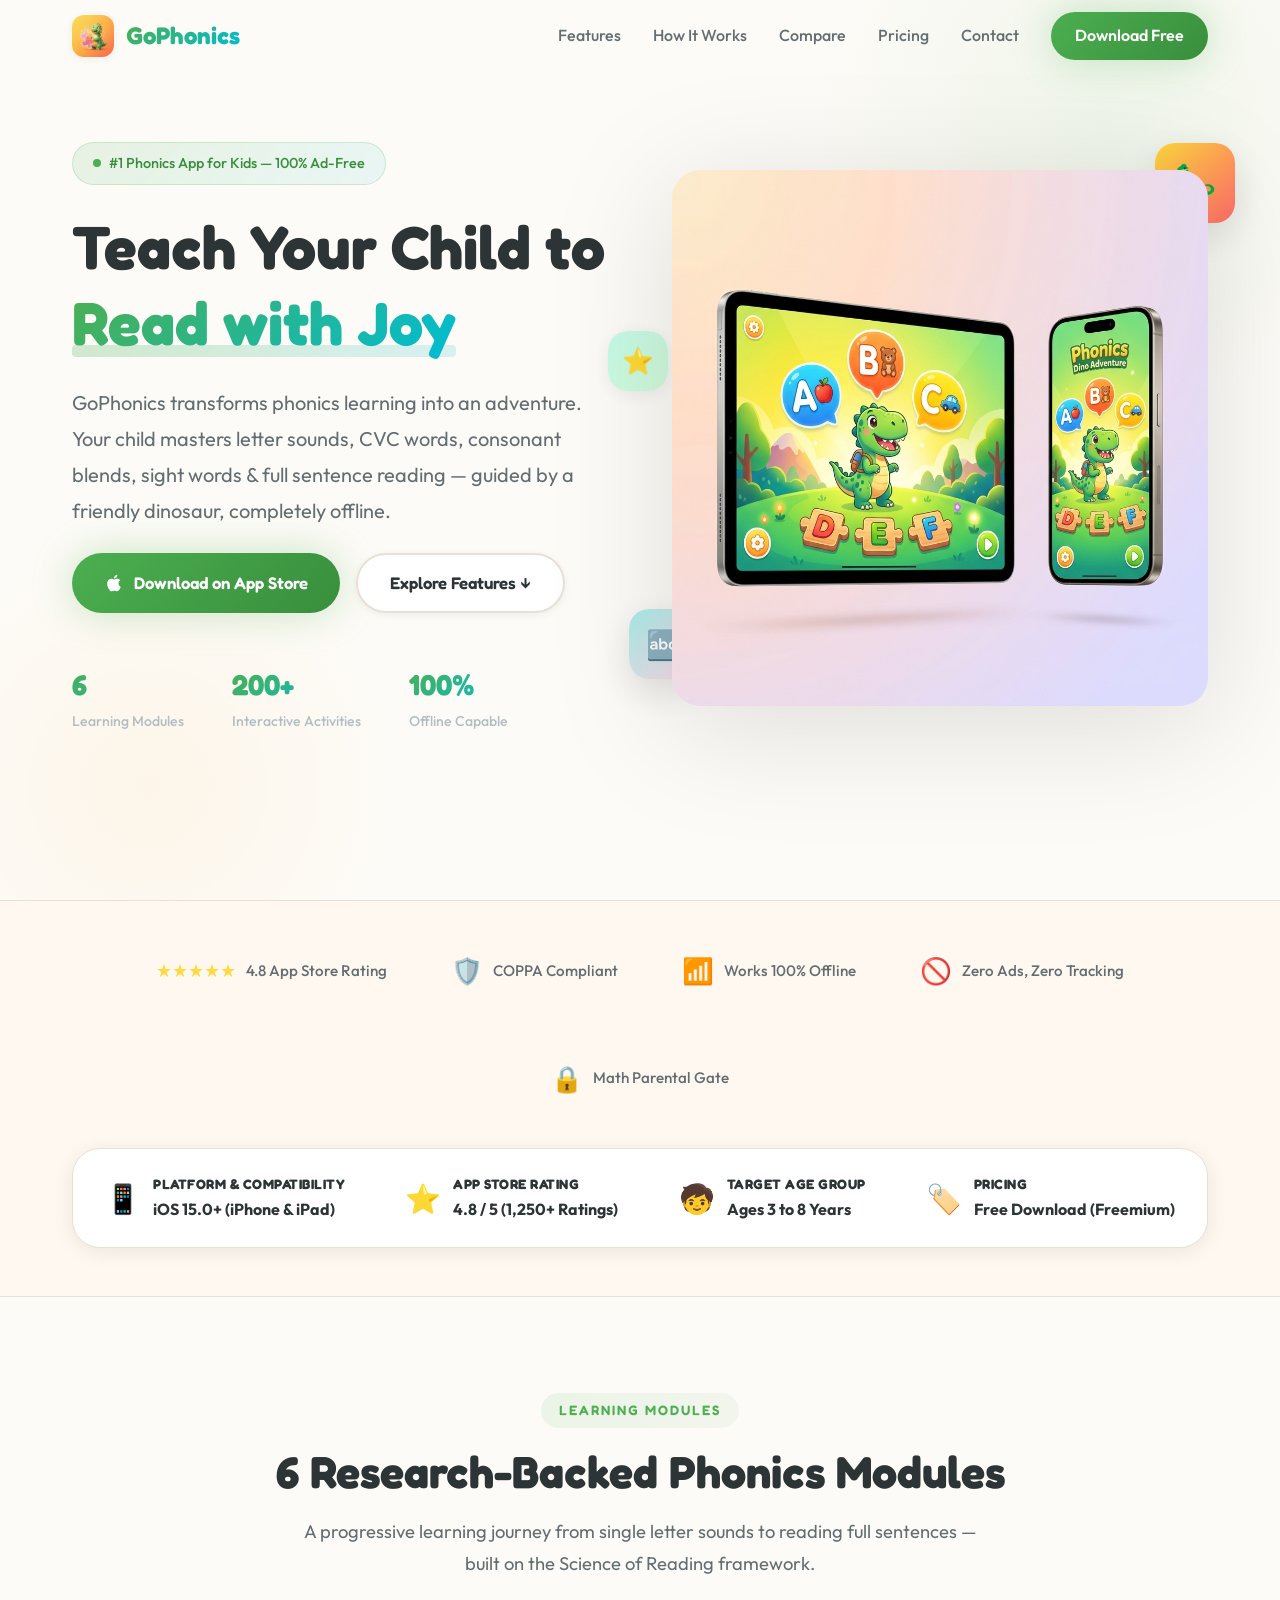
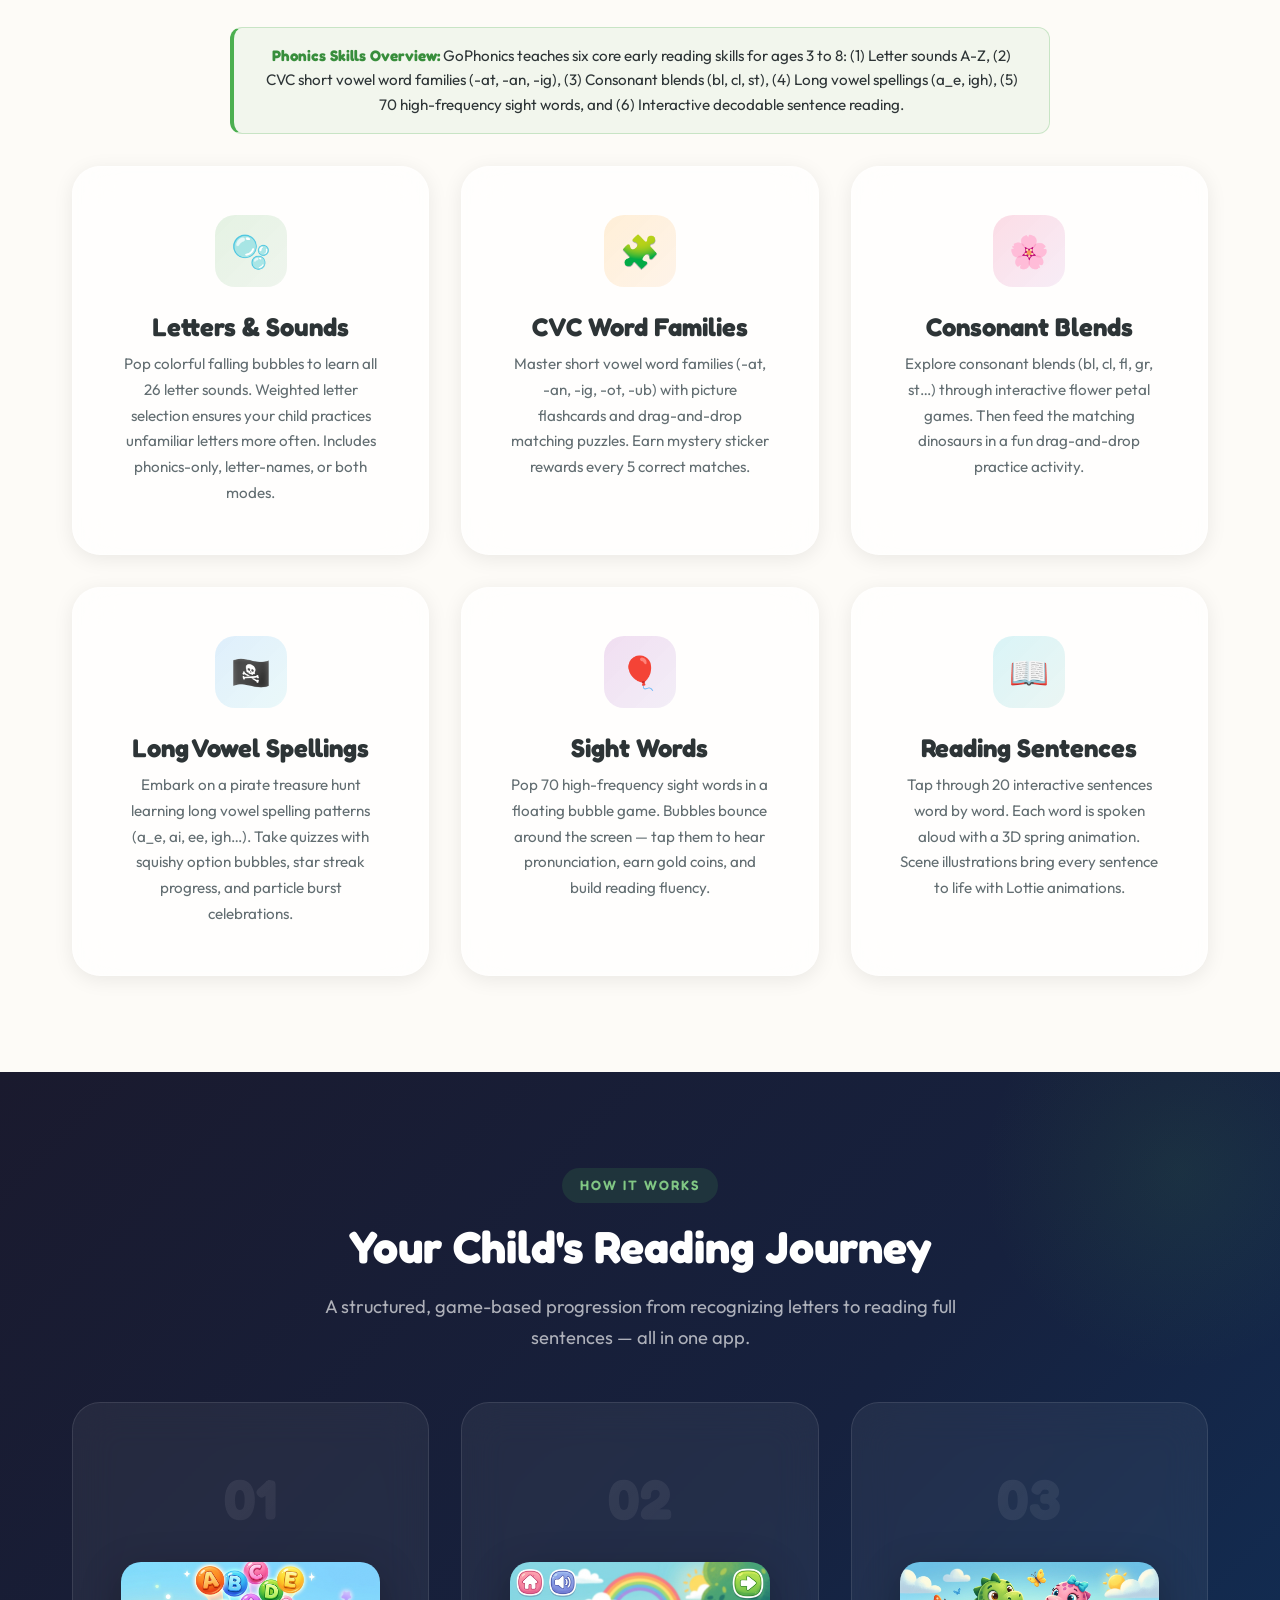
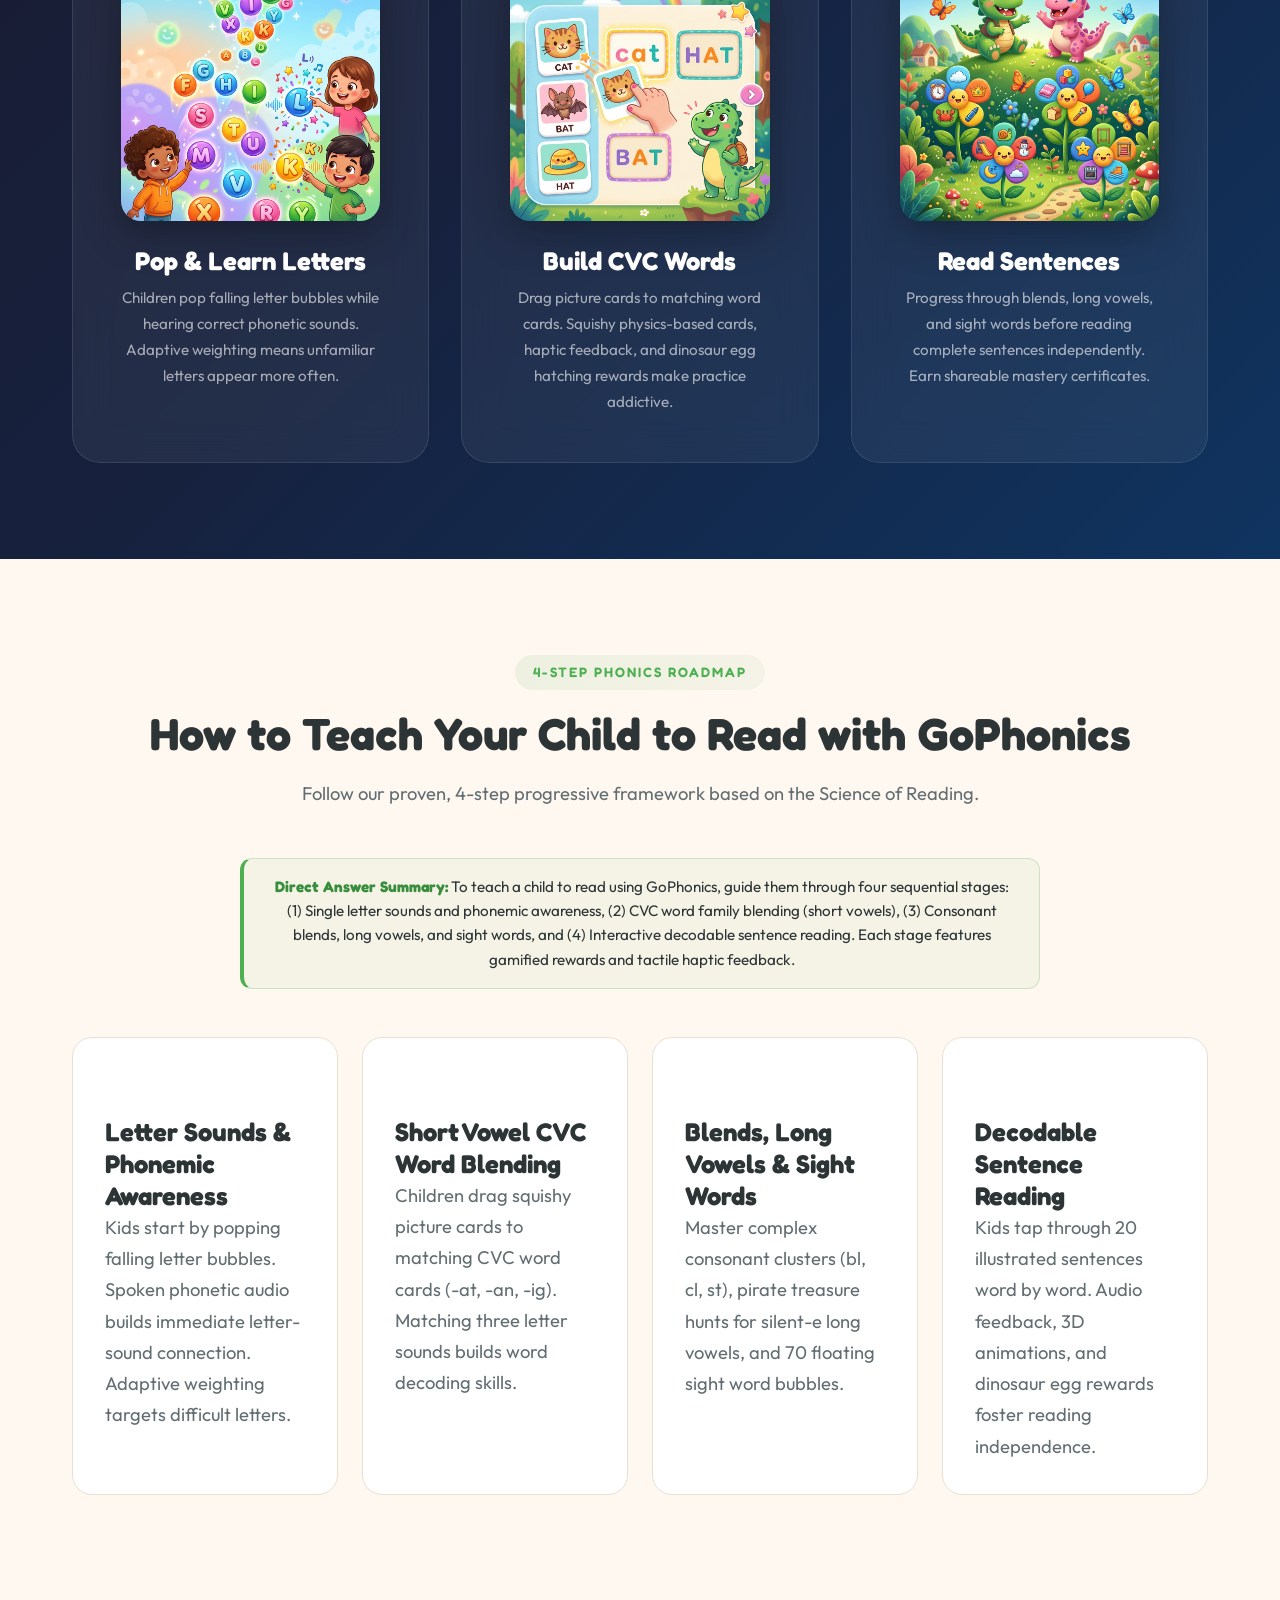
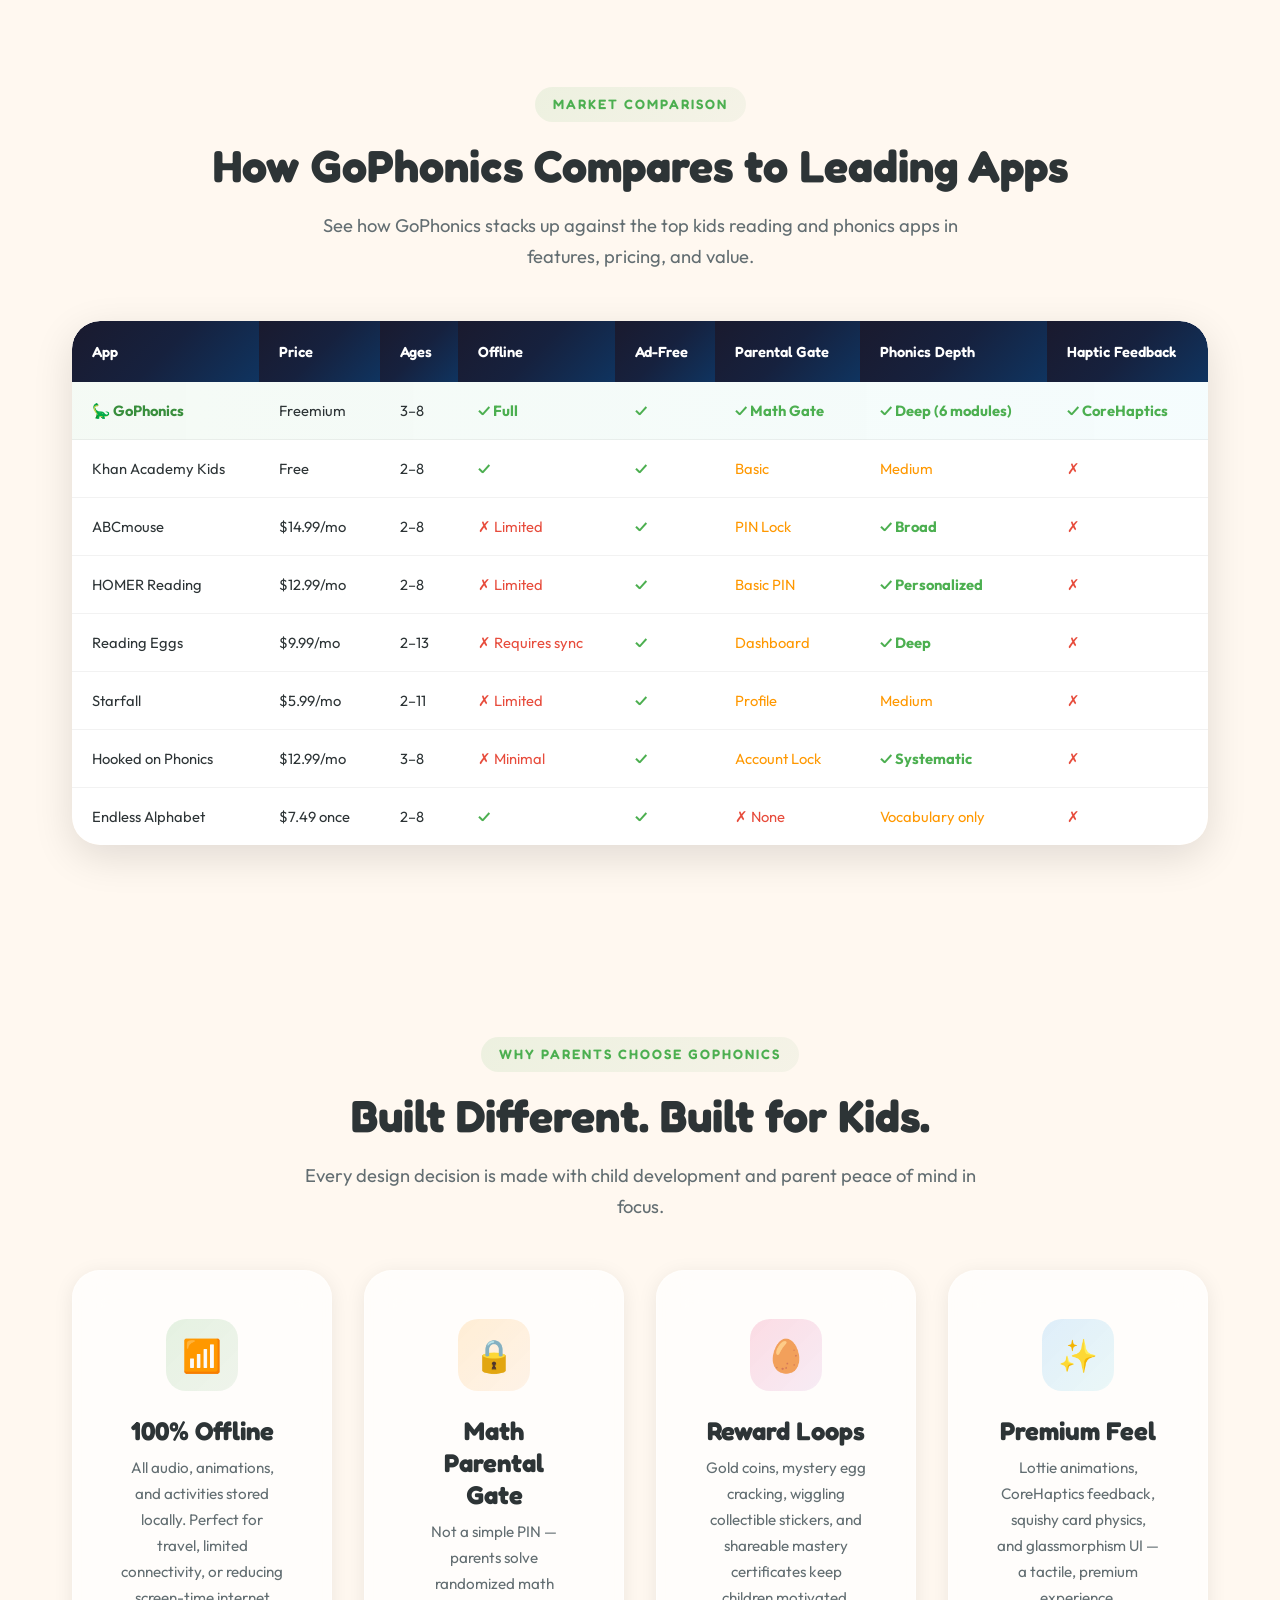
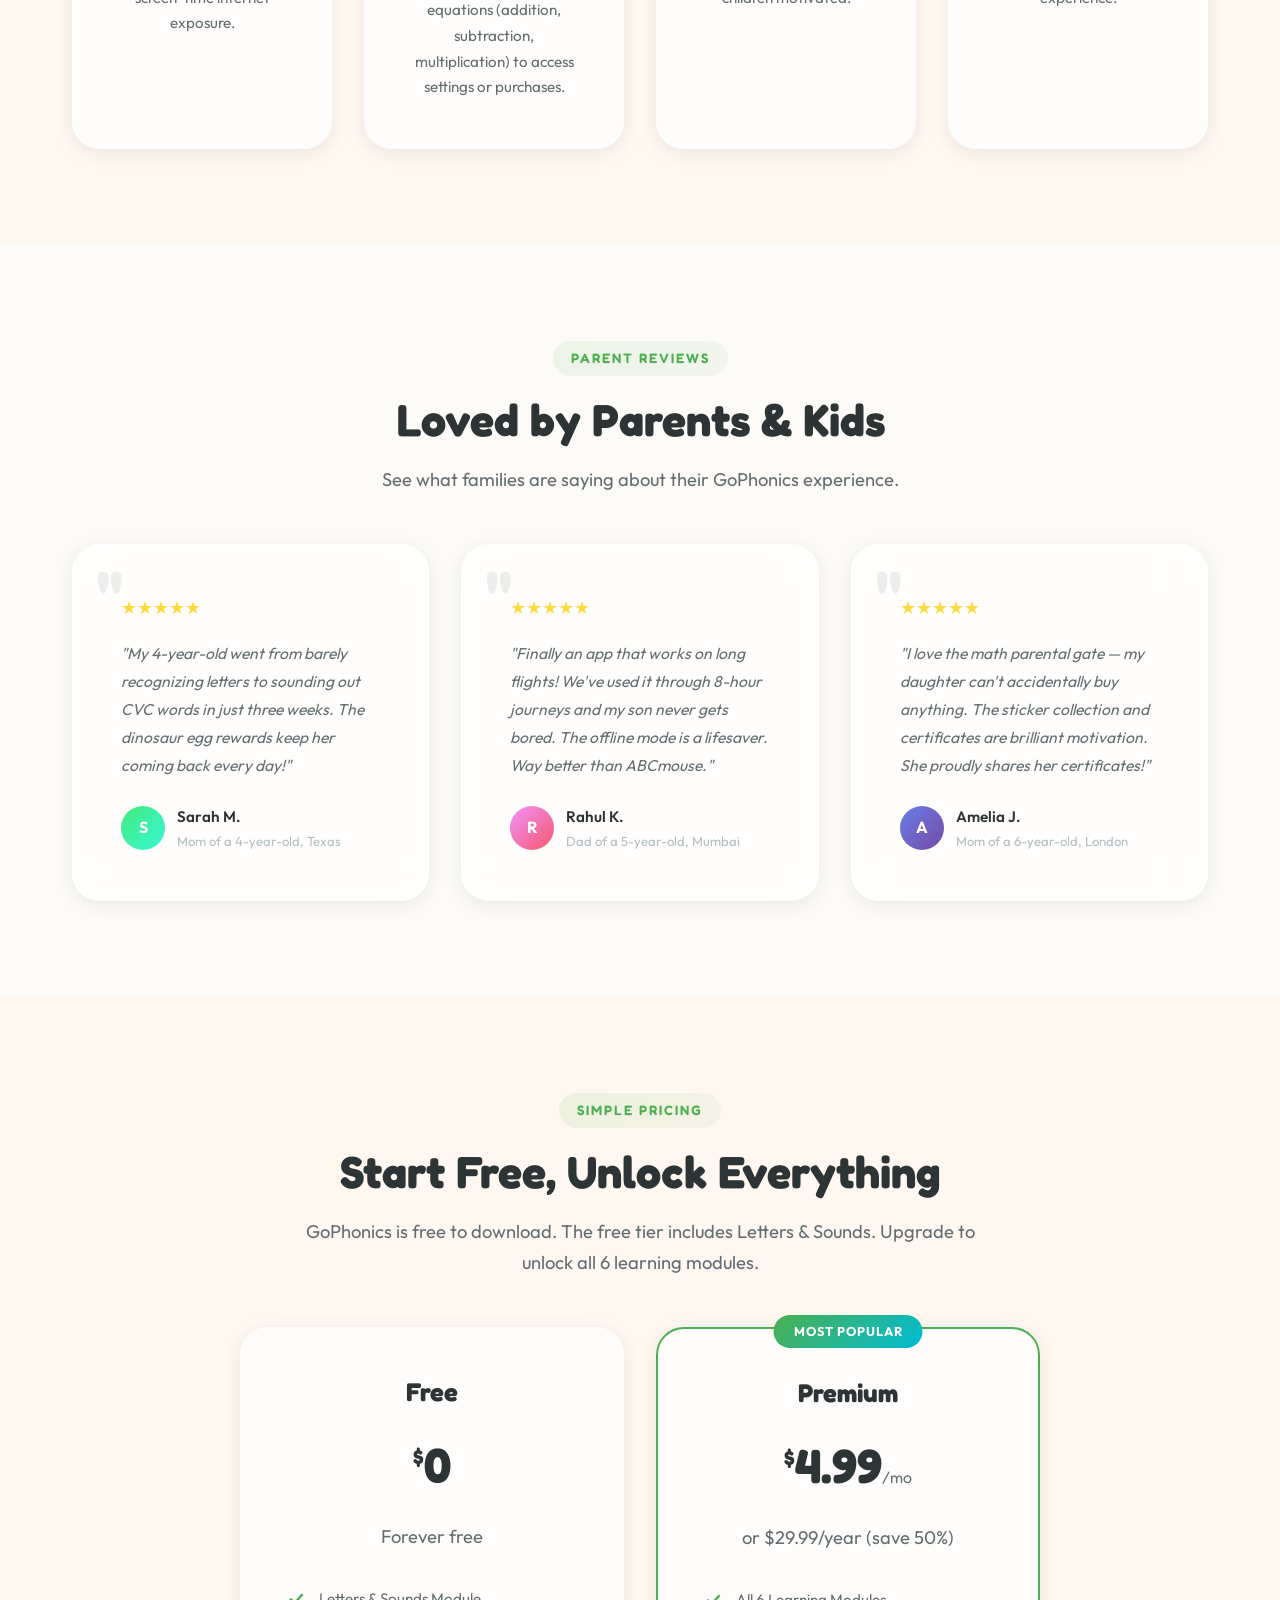
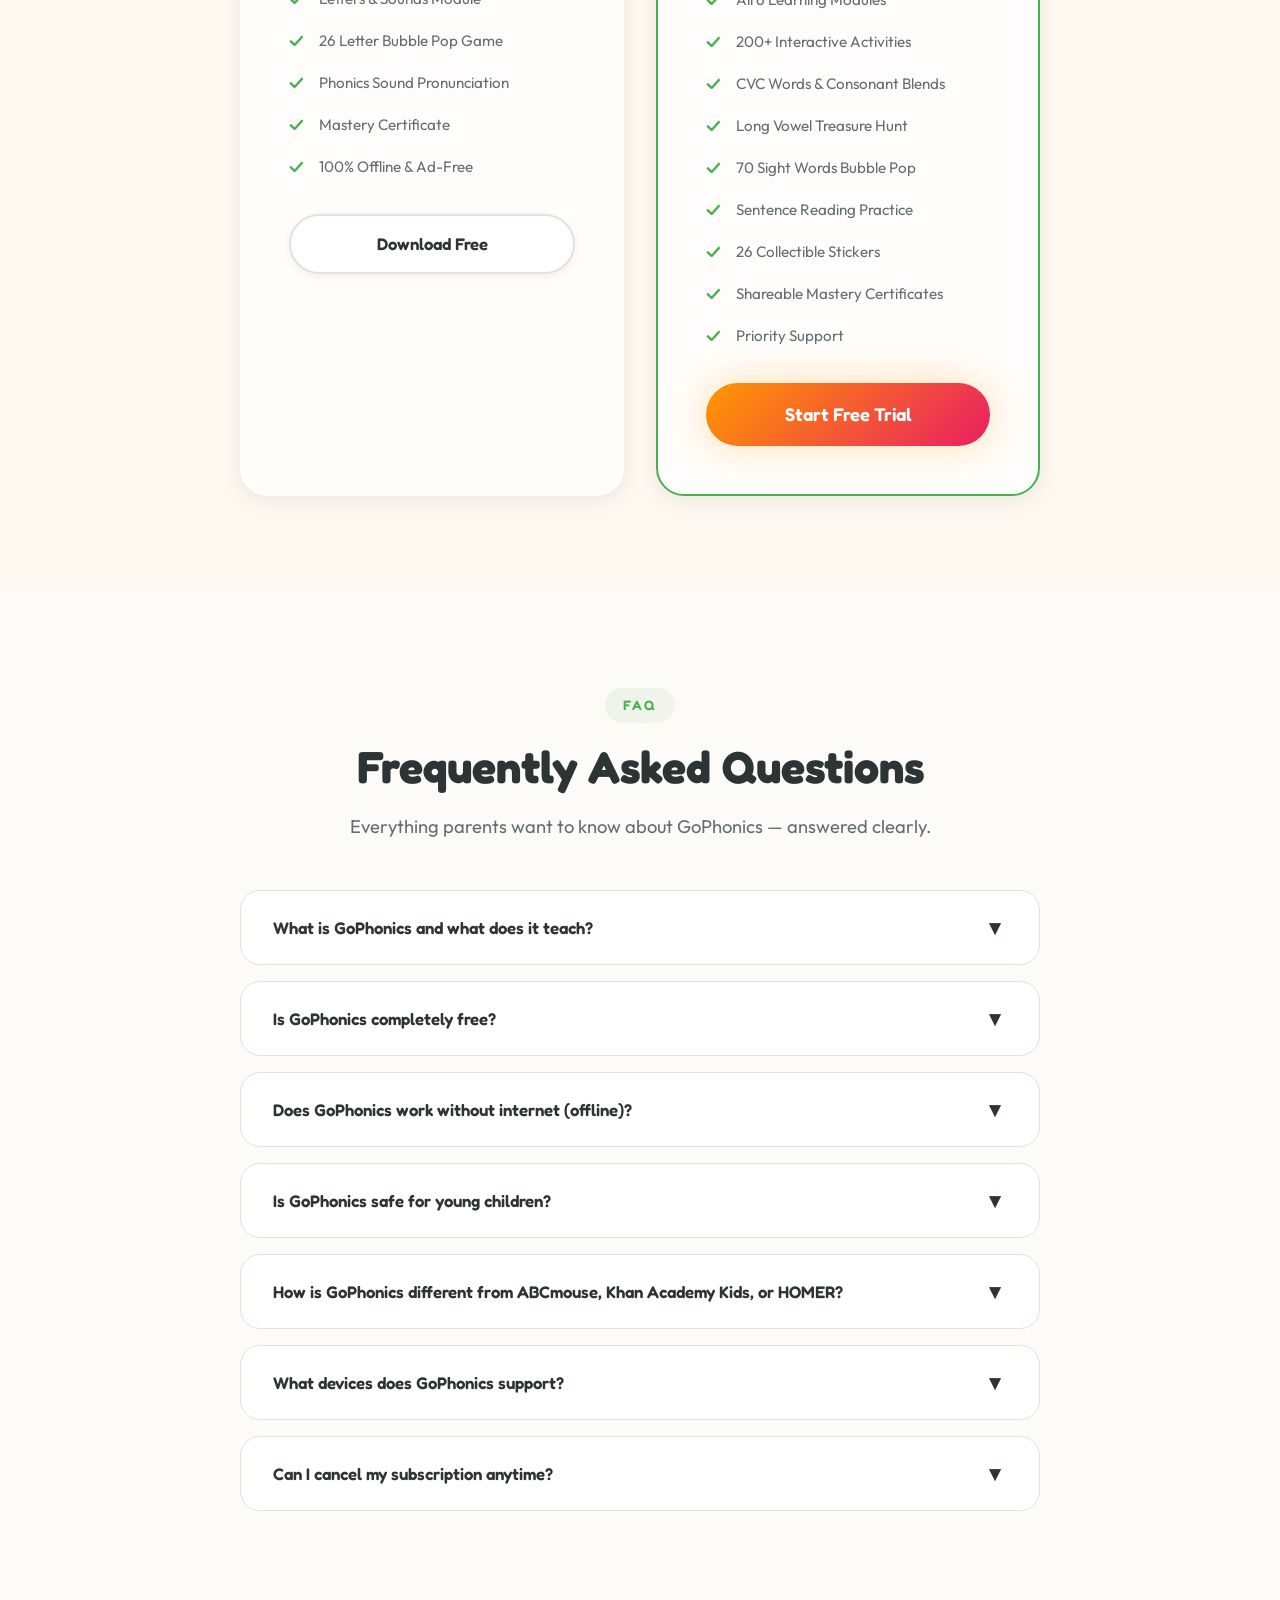
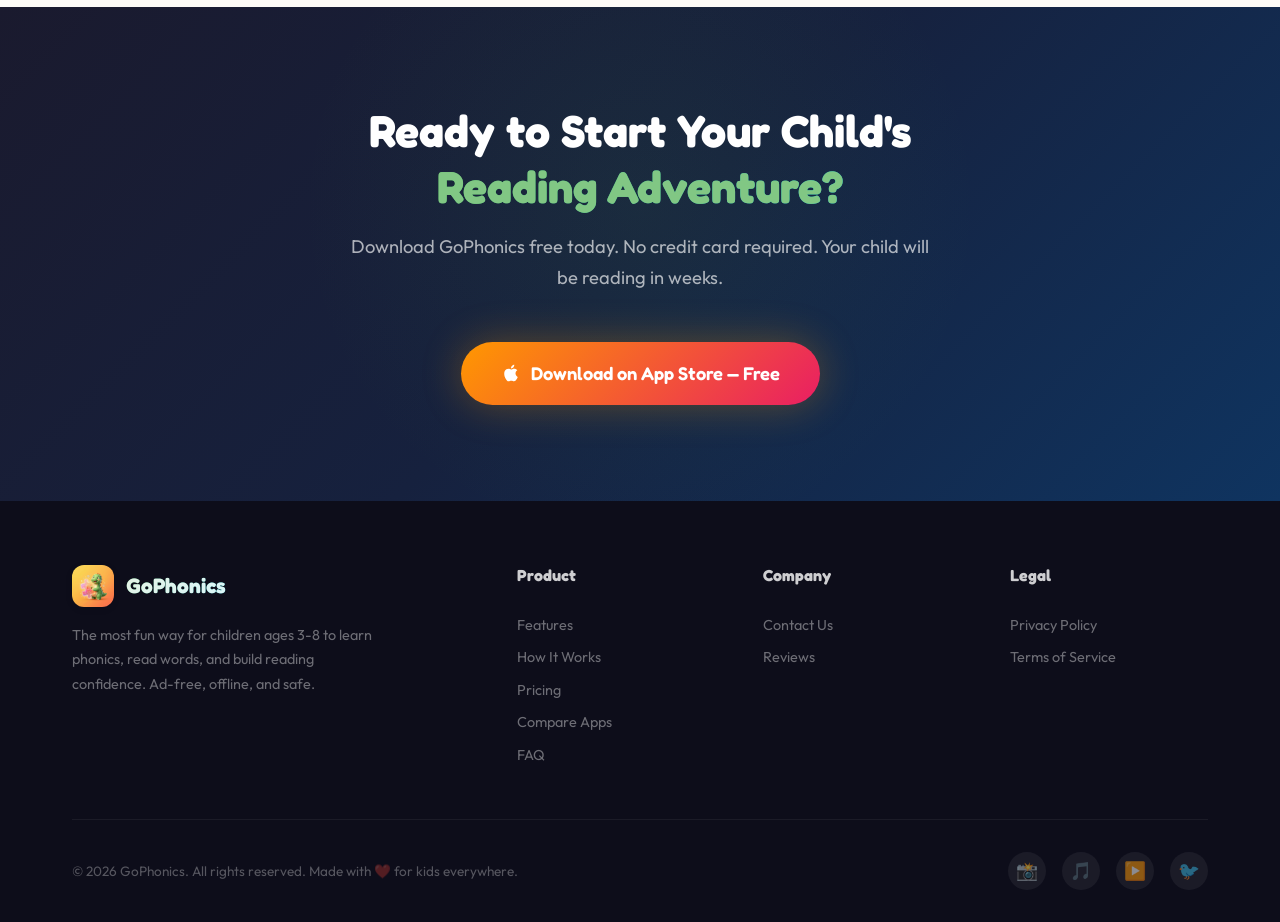
==== commit 4d89ba0d: "Update website canonical URLs, sitemap, robots, and schemas to https://themansigoel.github.io/go-pho" ====
--- a/index.html
+++ b/index.html
@@ -14,7 +14,7 @@
 
   <!-- Open Graph / Facebook -->
   <meta property="og:type" content="website">
-  <meta property="og:url" content="https://gophonics.app/">
+  <meta property="og:url" content="https://themansigoel.github.io/go-phonics/">
   <meta property="og:title" content="GoPhonics — #1 Kids Phonics Learning App for Ages 3-8">
   <meta property="og:description" content="Teach your child to read with GoPhonics! Interactive phonics games featuring letters, CVC words, consonant blends, sight words & reading. Ad-free & fully offline.">
   <meta property="og:image" content="assets/images/hero-mockup.png">
@@ -27,8 +27,13 @@
   <meta name="twitter:image" content="assets/images/hero-mockup.png">
 
   <!-- Canonical & App Store Integration (ASO) -->
-  <link rel="canonical" href="https://gophonics.app/">
+  <link rel="canonical" href="https://themansigoel.github.io/go-phonics/">
   <meta name="apple-itunes-app" content="app-id=6756431312">
+
+  <!-- Search Engine Verification Tags (Google Search Console & Bing Webmaster) -->
+  <!-- Replace YOUR_GOOGLE_VERIFICATION_CODE with your code from Google Search Console -->
+  <!-- <meta name="google-site-verification" content="YOUR_GOOGLE_VERIFICATION_CODE"> -->
+  <!-- <meta name="msvalidate.01" content="YOUR_BING_VERIFICATION_CODE"> -->
 
   <!-- Favicon -->
   <link rel="icon" type="image/png" href="assets/images/app-icon.png">
@@ -44,7 +49,7 @@
     "@type": "WebSite",
     "name": "GoPhonics",
     "alternateName": ["GoPhonics App", "Go Phonics Learn to Read"],
-    "url": "https://gophonics.app/"
+    "url": "https://themansigoel.github.io/go-phonics/"
   }
   </script>
 
@@ -58,25 +63,25 @@
         "@type": "ListItem",
         "position": 1,
         "name": "Home",
-        "item": "https://gophonics.app/"
+        "item": "https://themansigoel.github.io/go-phonics/"
       },
       {
         "@type": "ListItem",
         "position": 2,
         "name": "Features",
-        "item": "https://gophonics.app/#features"
+        "item": "https://themansigoel.github.io/go-phonics/#features"
       },
       {
         "@type": "ListItem",
         "position": 3,
         "name": "Pricing",
-        "item": "https://gophonics.app/#pricing"
+        "item": "https://themansigoel.github.io/go-phonics/#pricing"
       },
       {
         "@type": "ListItem",
         "position": 4,
         "name": "FAQ",
-        "item": "https://gophonics.app/#faq"
+        "item": "https://themansigoel.github.io/go-phonics/#faq"
       }
     ]
   }
@@ -91,9 +96,9 @@
     "operatingSystem": "iOS 15.0 or later",
     "applicationCategory": "EducationalApplication",
     "description": "GoPhonics is an interactive iOS phonics learning app for children ages 3-8. Kids learn letter sounds, CVC word families, consonant blends, long vowel spellings, sight words, and reading sentences through gamified activities guided by a friendly dinosaur mascot.",
-    "url": "https://gophonics.app/",
-    "downloadUrl": "https://apps.apple.com/in/app/go-phonics-learn-to-read/id6756431312",
-    "screenshot": "https://gophonics.app/assets/images/hero-mockup.png",
+    "url": "https://themansigoel.github.io/go-phonics/",
+    "downloadUrl": "https://apps.apple.com/in/app/go-phonics-kids-learn-to-read/id6756431312",
+    "screenshot": "https://themansigoel.github.io/go-phonics/assets/images/hero-mockup.png",
     "softwareVersion": "2.0",
     "datePublished": "2025-01-01",
     "inLanguage": "en",
@@ -112,7 +117,7 @@
     "author": {
       "@type": "Organization",
       "name": "GoPhonics",
-      "url": "https://gophonics.app/"
+      "url": "https://themansigoel.github.io/go-phonics/"
     },
     "audience": {
       "@type": "EducationalAudience",
@@ -248,8 +253,8 @@
     "@context": "https://schema.org",
     "@type": "Organization",
     "name": "GoPhonics",
-    "url": "https://gophonics.app/",
-    "logo": "https://gophonics.app/assets/images/app-icon.png",
+    "url": "https://themansigoel.github.io/go-phonics/",
+    "logo": "https://themansigoel.github.io/go-phonics/assets/images/app-icon.png",
     "contactPoint": {
       "@type": "ContactPoint",
       "email": "themansigoel@gmail.com",
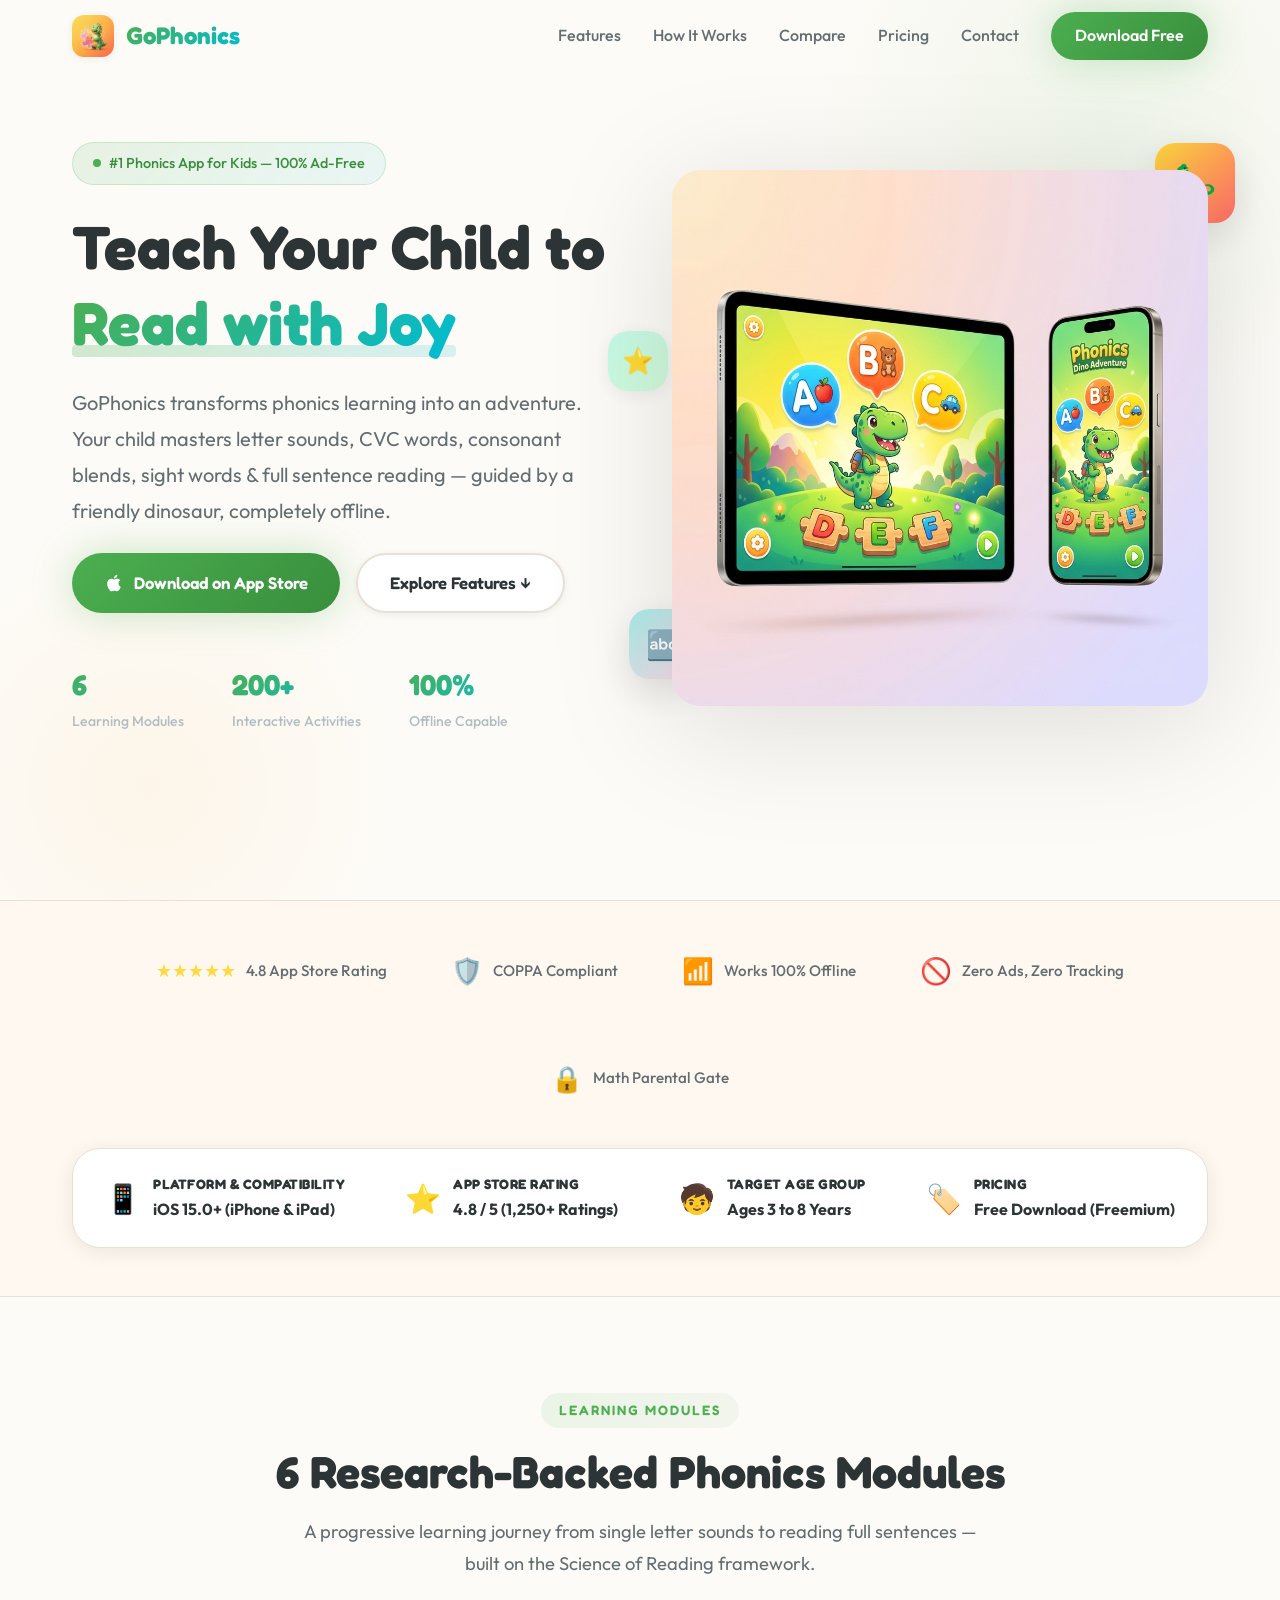
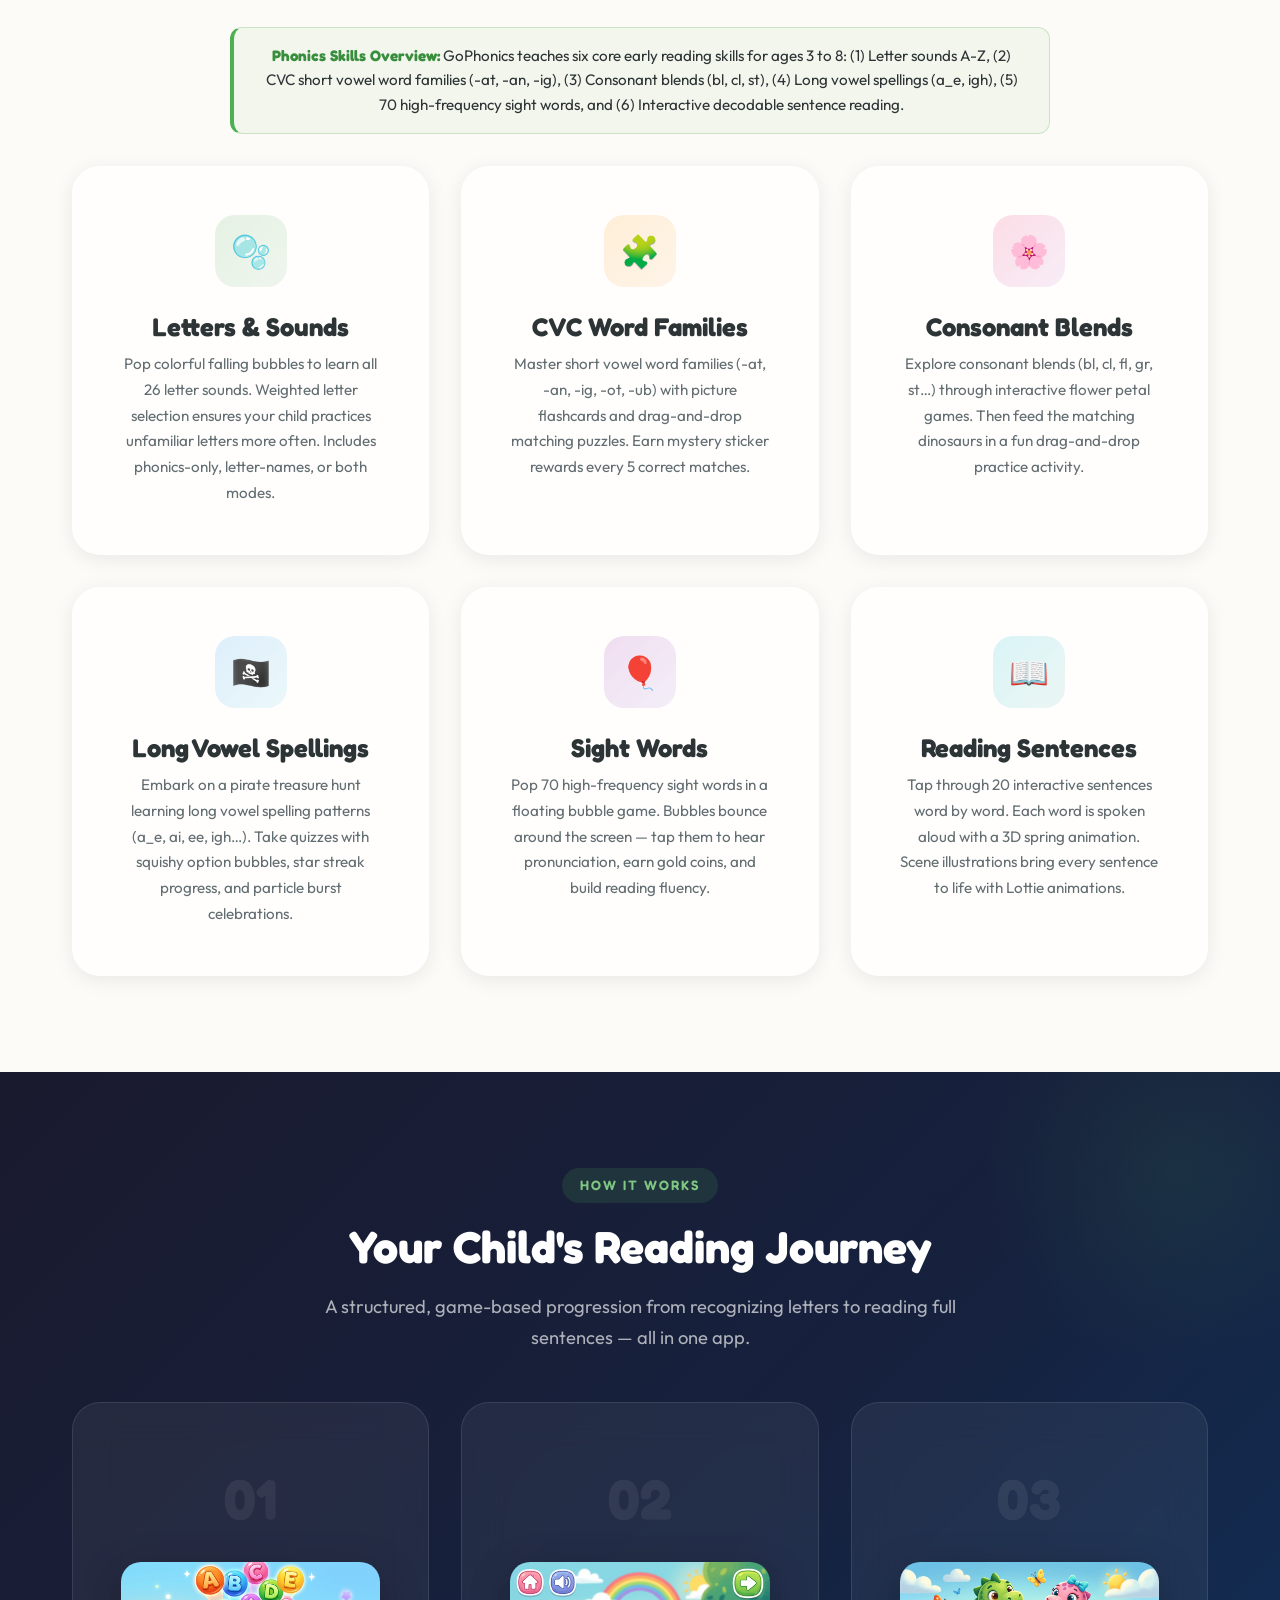
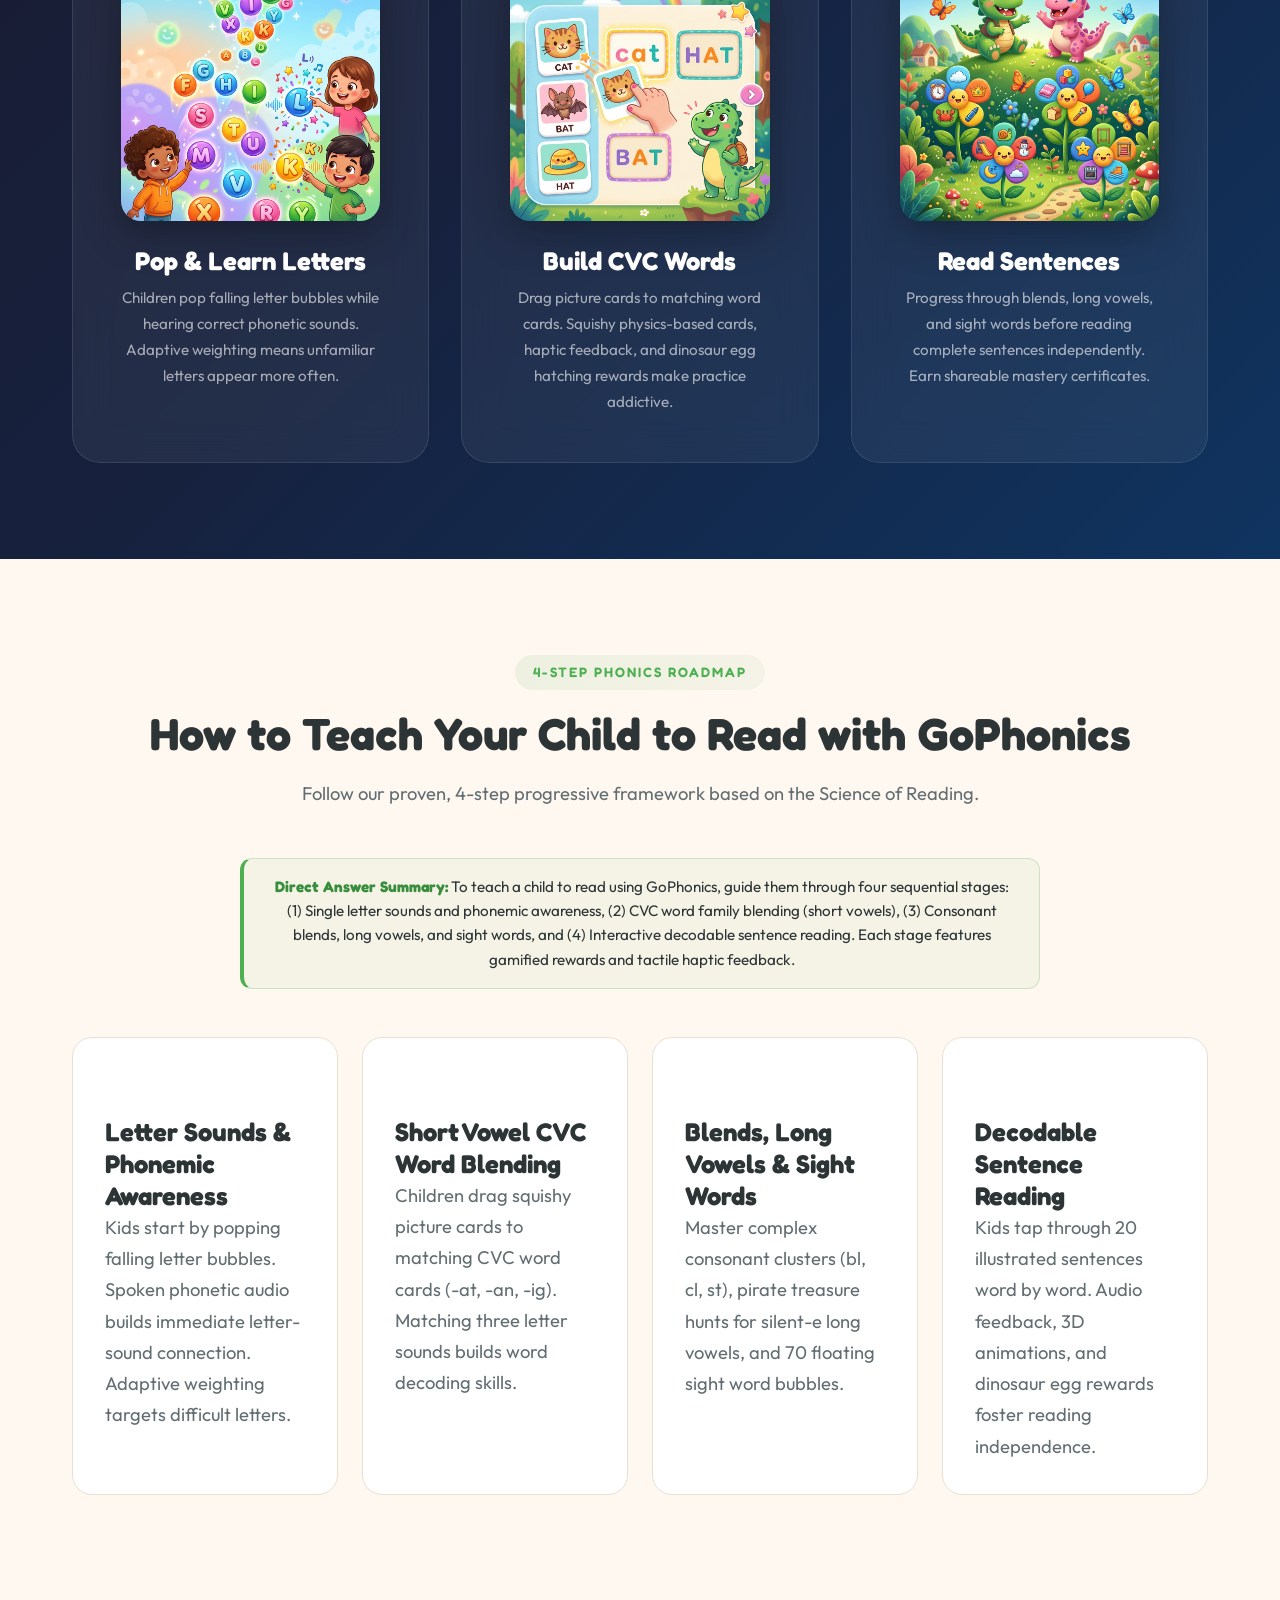
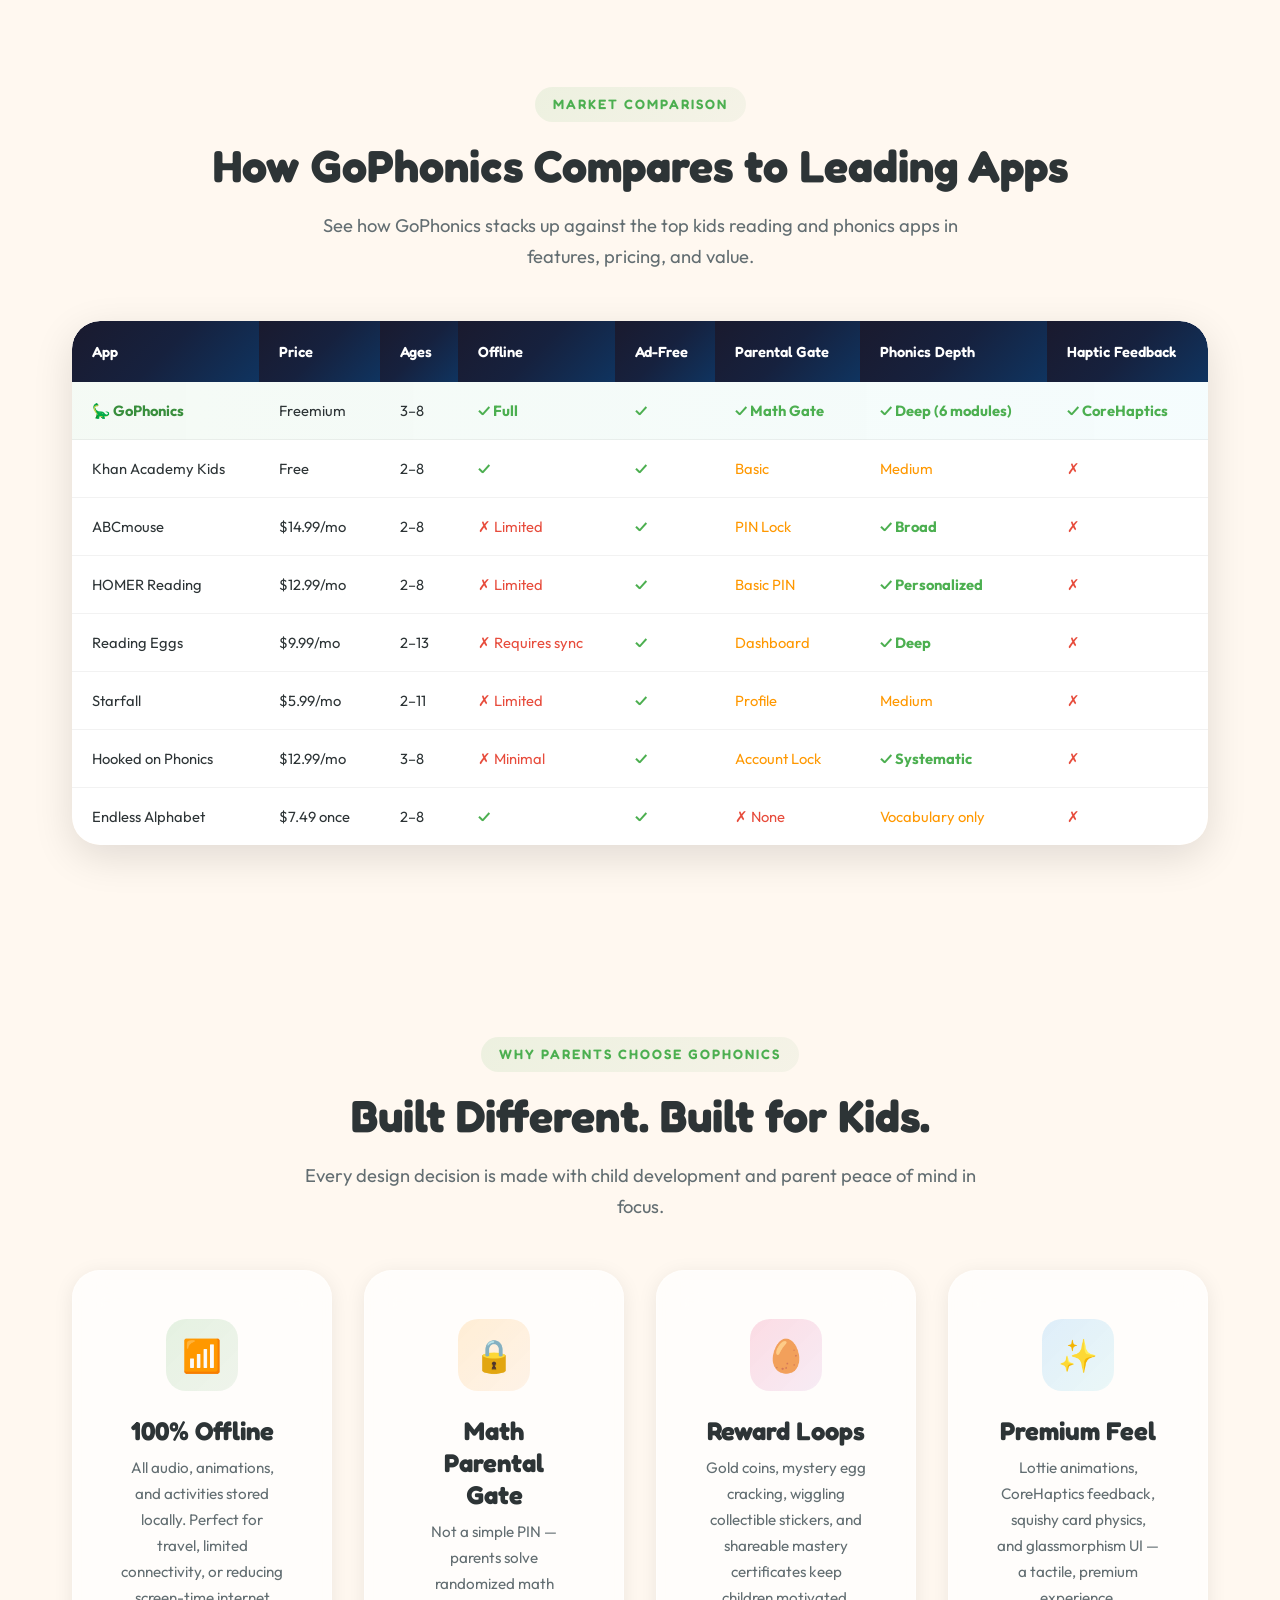
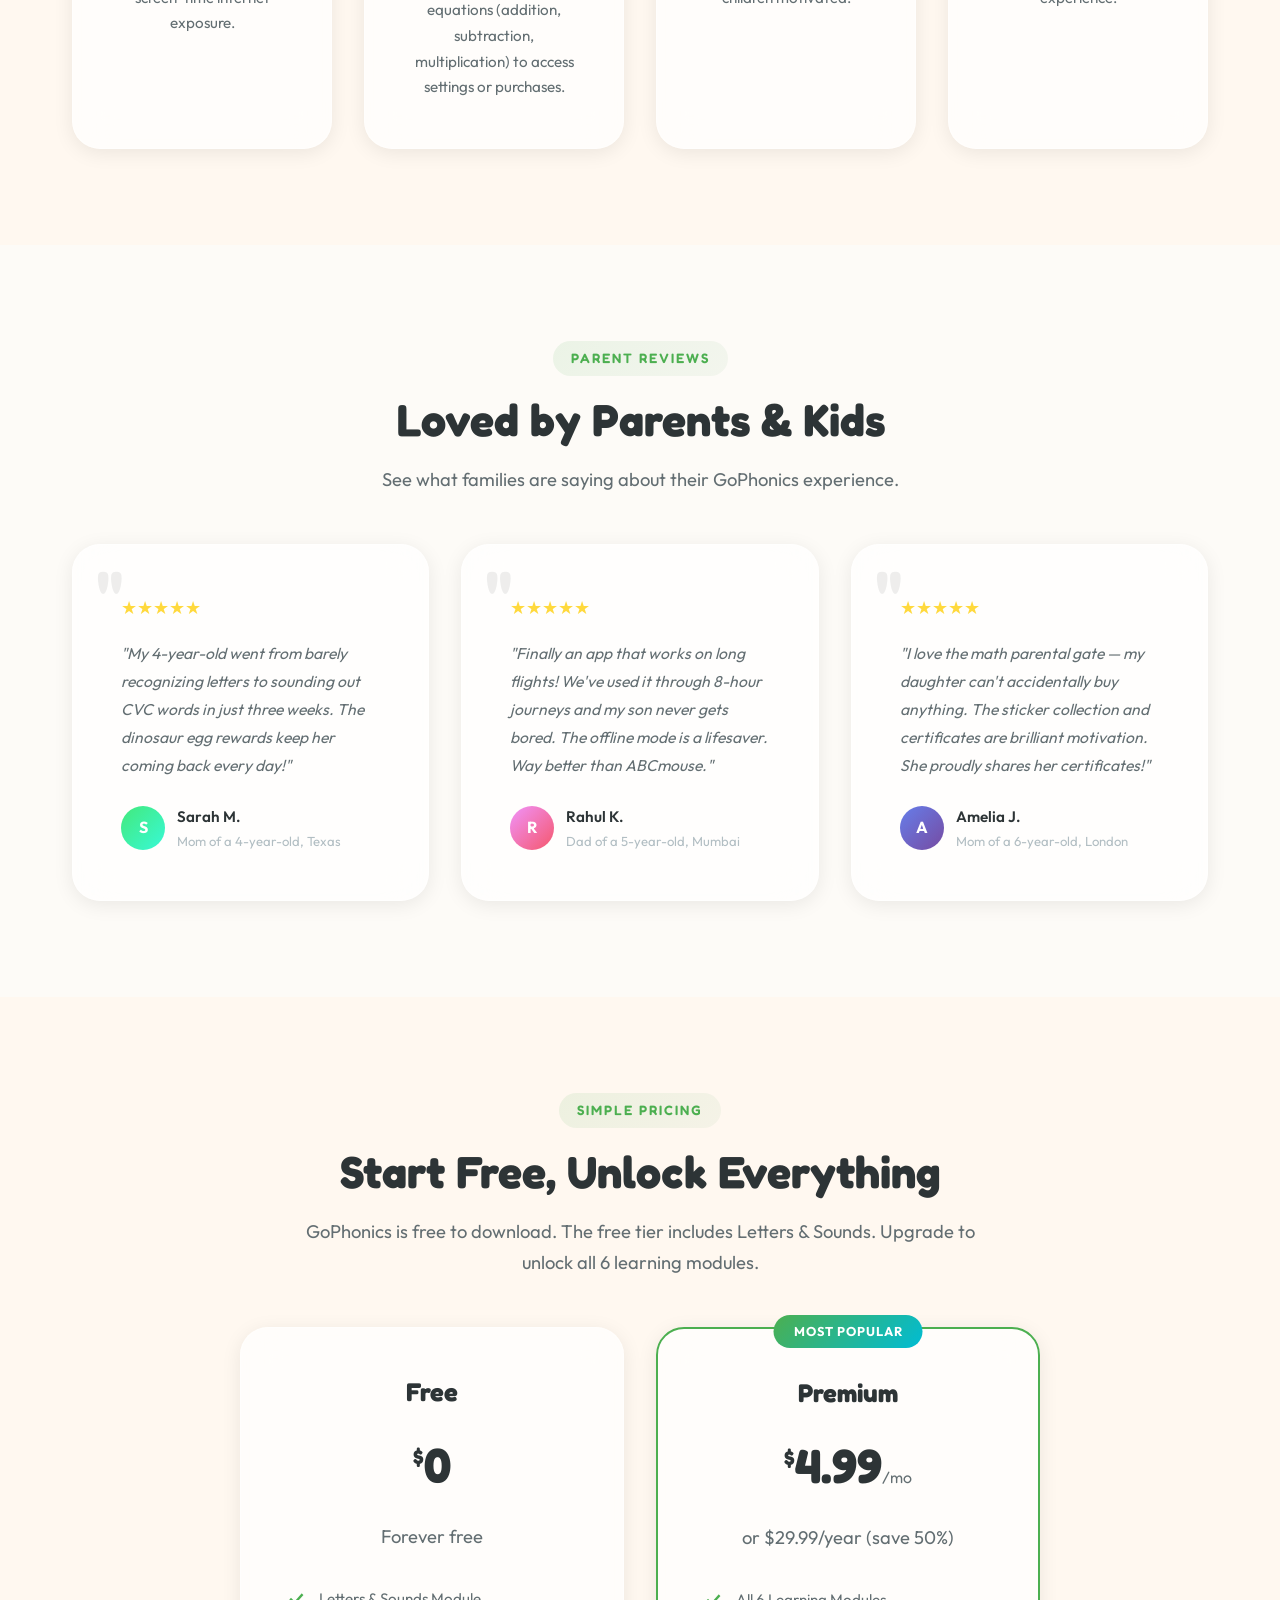
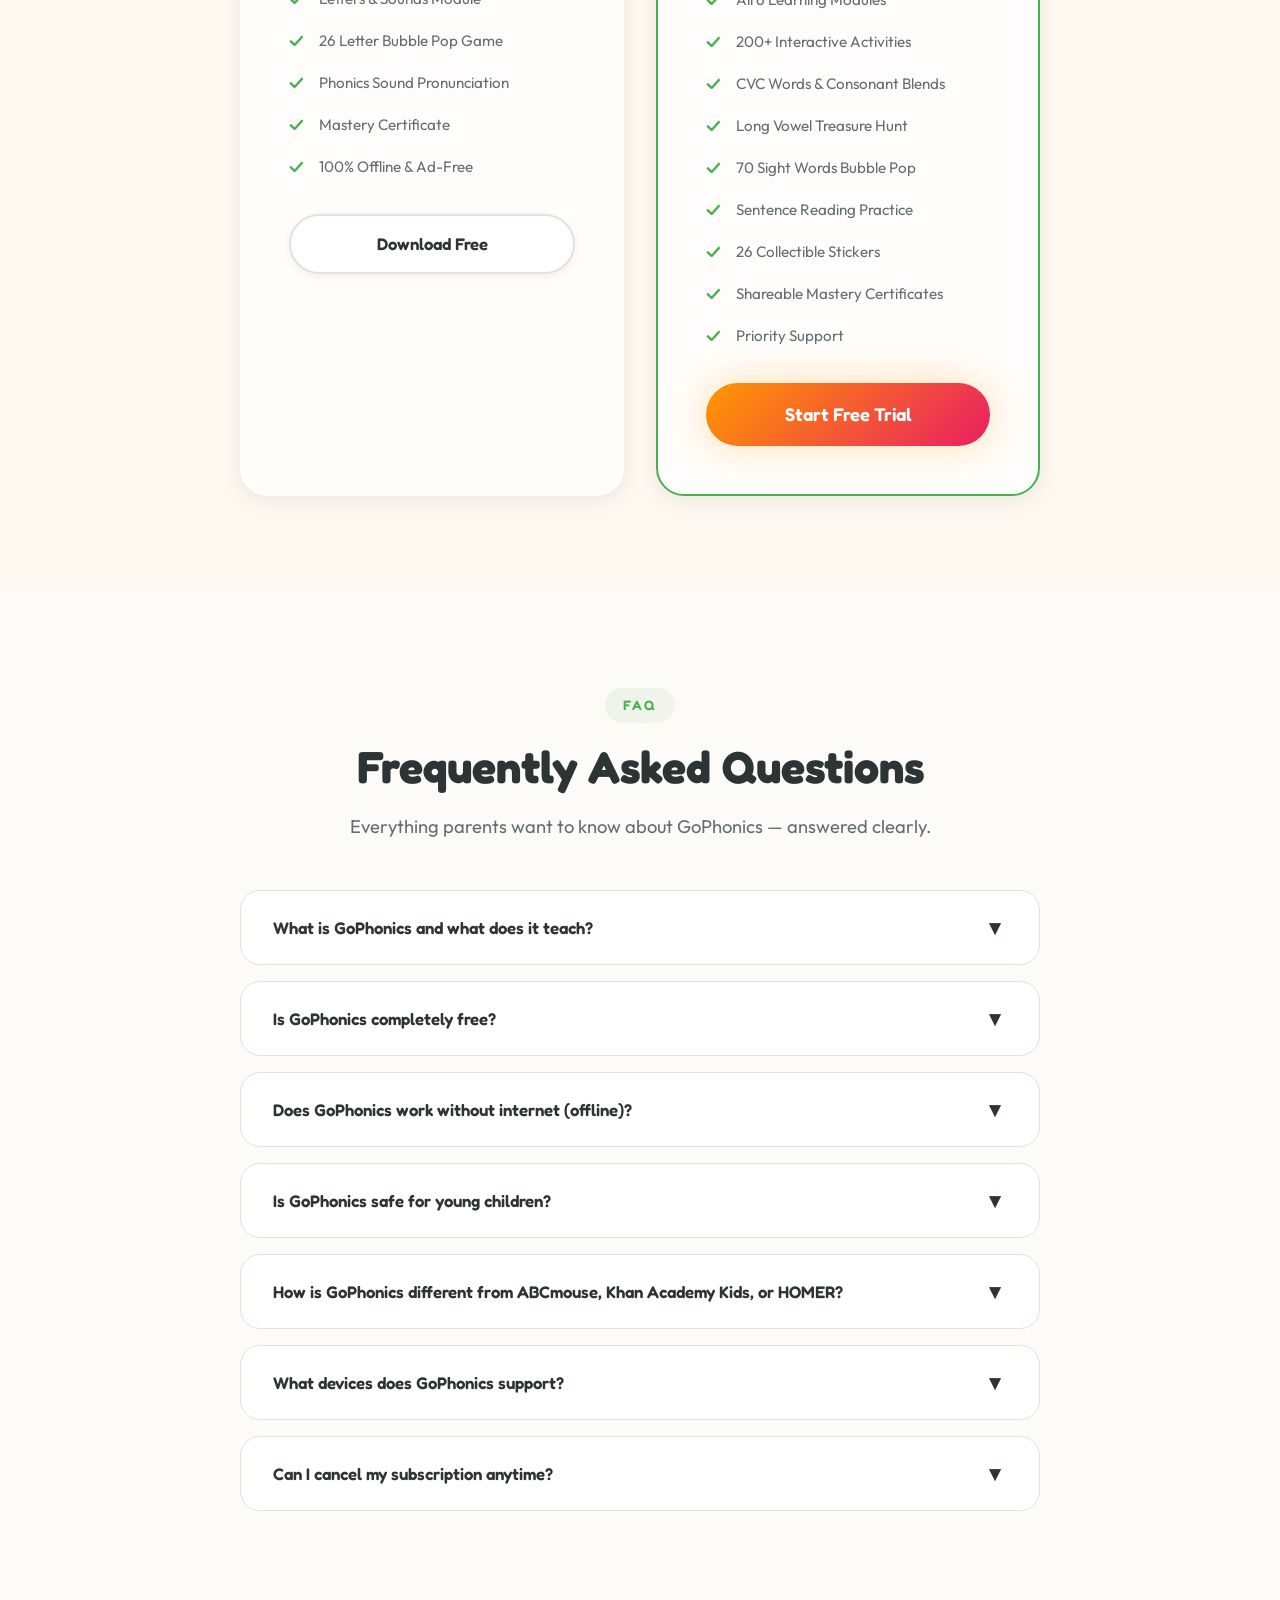
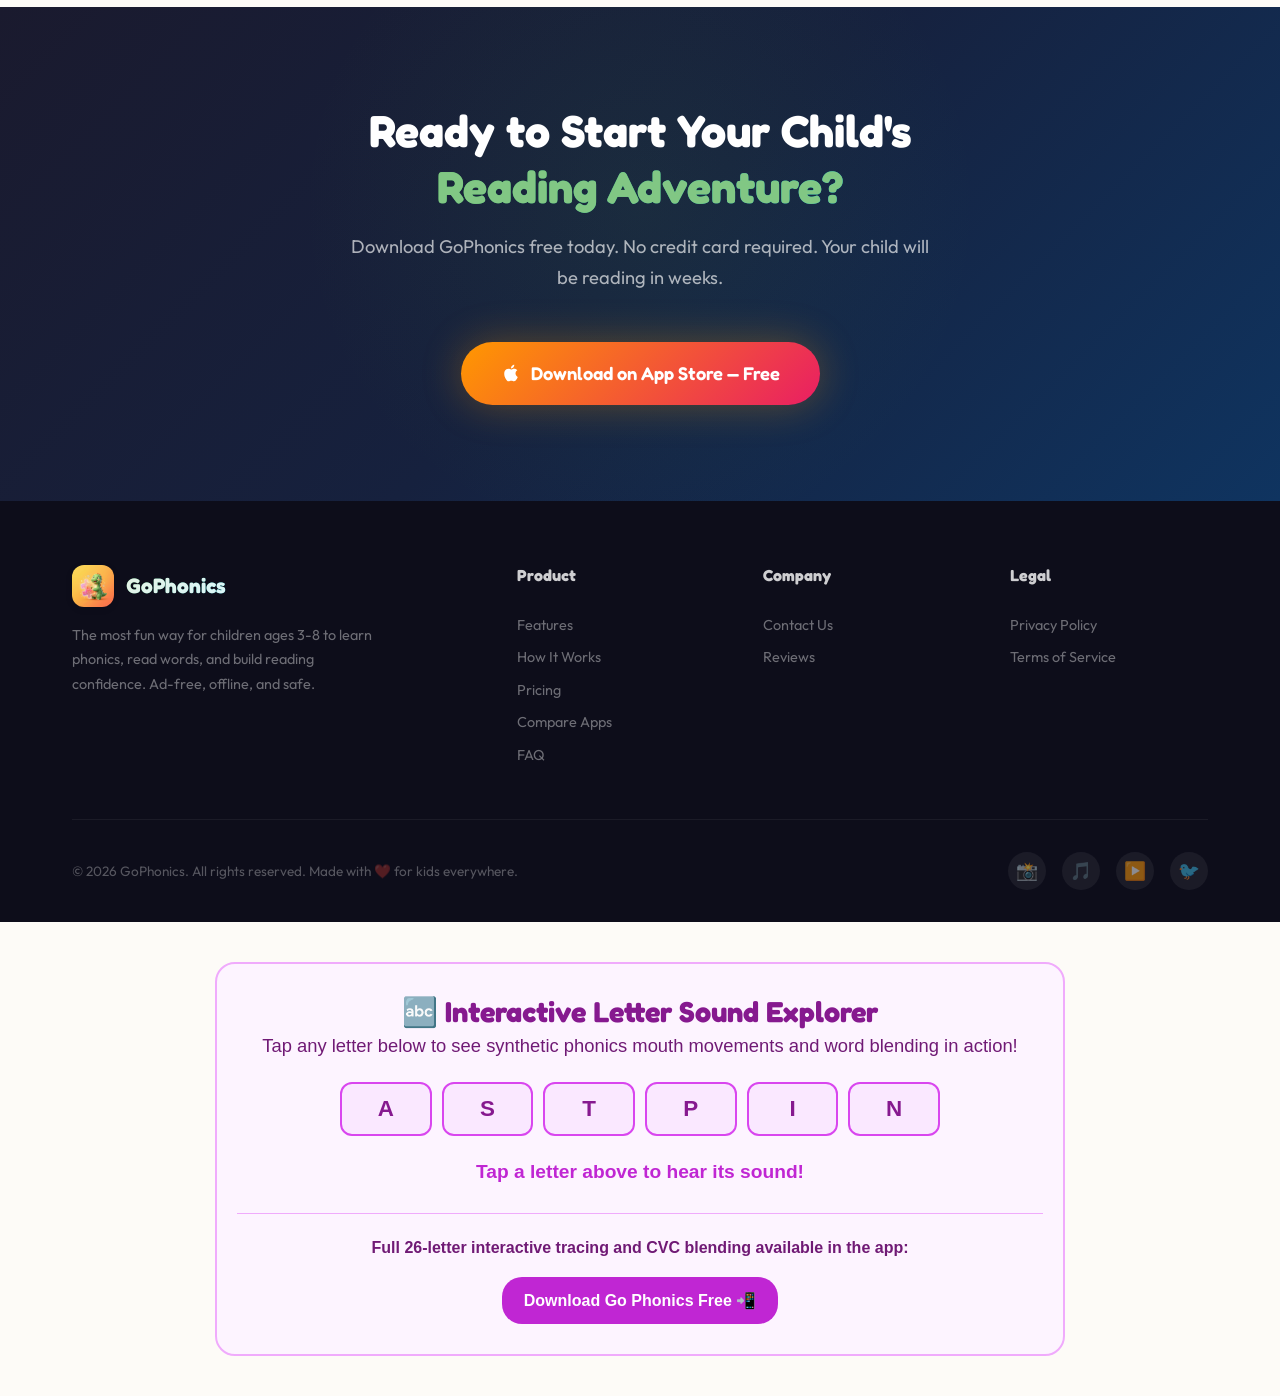
==== commit 73162125: "feat(demo): deploy interactive web micro-demos and synchronize latest app release version metadata" ====
--- a/index.html
+++ b/index.html
@@ -97,9 +97,9 @@
     "applicationCategory": "EducationalApplication",
     "description": "GoPhonics is an interactive iOS phonics learning app for children ages 3-8. Kids learn letter sounds, CVC word families, consonant blends, long vowel spellings, sight words, and reading sentences through gamified activities guided by a friendly dinosaur mascot.",
     "url": "https://themansigoel.github.io/go-phonics/",
-    "downloadUrl": "https://apps.apple.com/in/app/go-phonics-kids-learn-to-read/id6756431312",
+    "downloadUrl": "https://apps.apple.com/app/go-phonics-kids-learn-to-read/id6756431312",
     "screenshot": "https://themansigoel.github.io/go-phonics/assets/images/hero-mockup.png",
-    "softwareVersion": "2.0",
+    "softwareVersion": "1.9",
     "datePublished": "2025-01-01",
     "inLanguage": "en",
     "offers": {
@@ -280,7 +280,7 @@
         <a href="#comparison">Compare</a>
         <a href="#pricing">Pricing</a>
         <a href="contact.html">Contact</a>
-        <a href="https://apps.apple.com/in/app/go-phonics-learn-to-read/id6756431312" class="nav-cta" id="header-download-btn">Download Free</a>
+        <a href="https://apps.apple.com/app/go-phonics-kids-learn-to-read/id6756431312" class="nav-cta" id="header-download-btn">Download Free</a>
       </nav>
       <button class="menu-toggle" id="menu-toggle" aria-label="Toggle navigation menu">
         <span></span>
@@ -309,7 +309,7 @@
           GoPhonics transforms phonics learning into an adventure. Your child masters letter sounds, CVC words, consonant blends, sight words & full sentence reading — guided by a friendly dinosaur, completely offline.
         </p>
         <div class="hero-actions">
-          <a href="https://apps.apple.com/in/app/go-phonics-learn-to-read/id6756431312" class="btn btn-primary" id="hero-download-btn">
+          <a href="https://apps.apple.com/app/go-phonics-kids-learn-to-read/id6756431312" class="btn btn-primary" id="hero-download-btn">
             <svg class="btn-icon" viewBox="0 0 24 24" fill="currentColor"><path d="M18.71 19.5c-.83 1.24-1.71 2.45-3.05 2.47-1.34.03-1.77-.79-3.29-.79-1.53 0-2 .77-3.27.82-1.31.05-2.3-1.32-3.14-2.53C4.25 17 2.94 12.45 4.7 9.39c.87-1.52 2.43-2.48 4.12-2.51 1.28-.02 2.5.87 3.29.87.78 0 2.26-1.07 3.8-.91.65.03 2.47.26 3.64 1.98-.09.06-2.17 1.28-2.15 3.81.03 3.02 2.65 4.03 2.68 4.04-.03.07-.42 1.44-1.38 2.83M13 3.5c.73-.83 1.94-1.46 2.94-1.5.13 1.17-.34 2.35-1.04 3.19-.69.85-1.83 1.51-2.95 1.42-.15-1.15.41-2.35 1.05-3.11z"/></svg>
             Download on App Store
           </a>
@@ -770,7 +770,7 @@
             <li>Mastery Certificate</li>
             <li>100% Offline & Ad-Free</li>
           </ul>
-          <a href="https://apps.apple.com/in/app/go-phonics-learn-to-read/id6756431312" class="btn btn-secondary" style="width: 100%;">Download Free</a>
+          <a href="https://apps.apple.com/app/go-phonics-kids-learn-to-read/id6756431312" class="btn btn-secondary" style="width: 100%;">Download Free</a>
         </article>
         <article class="pricing-card glass-card featured animate-on-scroll" id="pricing-premium">
           <div class="pricing-badge">Most Popular</div>
@@ -790,7 +790,7 @@
             <li>Shareable Mastery Certificates</li>
             <li>Priority Support</li>
           </ul>
-          <a href="https://apps.apple.com/in/app/go-phonics-learn-to-read/id6756431312" class="btn btn-cta" style="width: 100%;">Start Free Trial</a>
+          <a href="https://apps.apple.com/app/go-phonics-kids-learn-to-read/id6756431312" class="btn btn-cta" style="width: 100%;">Start Free Trial</a>
         </article>
       </div>
     </div>
@@ -912,7 +912,7 @@
         <h2>Ready to Start Your Child's<br><span class="text-gradient" style="-webkit-text-fill-color: #81C784;">Reading Adventure?</span></h2>
         <p>Download GoPhonics free today. No credit card required. Your child will be reading in weeks.</p>
         <div class="cta-actions">
-          <a href="https://apps.apple.com/in/app/go-phonics-learn-to-read/id6756431312" class="btn btn-cta" id="footer-download-btn">
+          <a href="https://apps.apple.com/app/go-phonics-kids-learn-to-read/id6756431312" class="btn btn-cta" id="footer-download-btn">
             <svg class="btn-icon" viewBox="0 0 24 24" fill="currentColor"><path d="M18.71 19.5c-.83 1.24-1.71 2.45-3.05 2.47-1.34.03-1.77-.79-3.29-.79-1.53 0-2 .77-3.27.82-1.31.05-2.3-1.32-3.14-2.53C4.25 17 2.94 12.45 4.7 9.39c.87-1.52 2.43-2.48 4.12-2.51 1.28-.02 2.5.87 3.29.87.78 0 2.26-1.07 3.8-.91.65.03 2.47.26 3.64 1.98-.09.06-2.17 1.28-2.15 3.81.03 3.02 2.65 4.03 2.68 4.04-.03.07-.42 1.44-1.38 2.83M13 3.5c.73-.83 1.94-1.46 2.94-1.5.13 1.17-.34 2.35-1.04 3.19-.69.85-1.83 1.51-2.95 1.42-.15-1.15.41-2.35 1.05-3.11z"/></svg>
             Download on App Store — Free
           </a>
@@ -1077,5 +1077,34 @@
       });
     });
   </script>
+
+    <!-- Interactive Phonics Letter Soundboard -->
+    <section id="interactive-phonics-soundboard" style="max-width: 850px; margin: 40px auto; padding: 30px 20px; background: #fdf4ff; border: 2px solid #f0abfc; border-radius: 20px; text-align: center; font-family: -apple-system, BlinkMacSystemFont, sans-serif;">
+        <h2 style="color: #86198f; margin-top: 0; font-size: 1.8rem;">🔤 Interactive Letter Sound Explorer</h2>
+        <p style="color: #701a75; margin-bottom: 20px;">Tap any letter below to see synthetic phonics mouth movements and word blending in action!</p>
+        
+        <div style="display: grid; grid-template-columns: repeat(auto-fit, minmax(60px, 1fr)); gap: 10px; max-width: 600px; margin: 0 auto;">
+            <button onclick="playLetter('A', '/æ/ as in Apple 🍎')" style="background: #fae8ff; border: 2px solid #d946ef; border-radius: 12px; font-size: 1.4rem; font-weight: 800; color: #86198f; padding: 12px; cursor: pointer;">A</button>
+            <button onclick="playLetter('S', '/s/ as in Sun ☀️')" style="background: #fae8ff; border: 2px solid #d946ef; border-radius: 12px; font-size: 1.4rem; font-weight: 800; color: #86198f; padding: 12px; cursor: pointer;">S</button>
+            <button onclick="playLetter('T', '/t/ as in Tiger 🐯')" style="background: #fae8ff; border: 2px solid #d946ef; border-radius: 12px; font-size: 1.4rem; font-weight: 800; color: #86198f; padding: 12px; cursor: pointer;">T</button>
+            <button onclick="playLetter('P', '/p/ as in Panda 🐼')" style="background: #fae8ff; border: 2px solid #d946ef; border-radius: 12px; font-size: 1.4rem; font-weight: 800; color: #86198f; padding: 12px; cursor: pointer;">P</button>
+            <button onclick="playLetter('I', '/ɪ/ as in Igloo ❄️')" style="background: #fae8ff; border: 2px solid #d946ef; border-radius: 12px; font-size: 1.4rem; font-weight: 800; color: #86198f; padding: 12px; cursor: pointer;">I</button>
+            <button onclick="playLetter('N', '/n/ as in Nest 🪺')" style="background: #fae8ff; border: 2px solid #d946ef; border-radius: 12px; font-size: 1.4rem; font-weight: 800; color: #86198f; padding: 12px; cursor: pointer;">N</button>
+        </div>
+
+        <div id="soundboard-output" style="margin-top: 20px; font-size: 1.2rem; font-weight: 700; color: #c026d3; min-height: 30px;">Tap a letter above to hear its sound!</div>
+
+        <div style="margin-top: 25px; padding-top: 20px; border-top: 1px solid #f0abfc; display: flex; justify-content: center; align-items: center; gap: 15px; flex-wrap: wrap;">
+            <span style="color: #701a75; font-weight: 600;">Full 26-letter interactive tracing and CVC blending available in the app:</span>
+            <a href="https://apps.apple.com/app/go-phonics-kids-learn-to-read/id6756431312" style="background: #c026d3; color: #fff; padding: 10px 22px; border-radius: 20px; font-weight: 700; text-decoration: none;">Download Go Phonics Free 📲</a>
+        </div>
+    </section>
+
+    <script>
+    function playLetter(letter, sound) {
+        document.getElementById('soundboard-output').innerText = "Letter " + letter + ": " + sound;
+    }
+    </script>
+
 </body>
 </html>
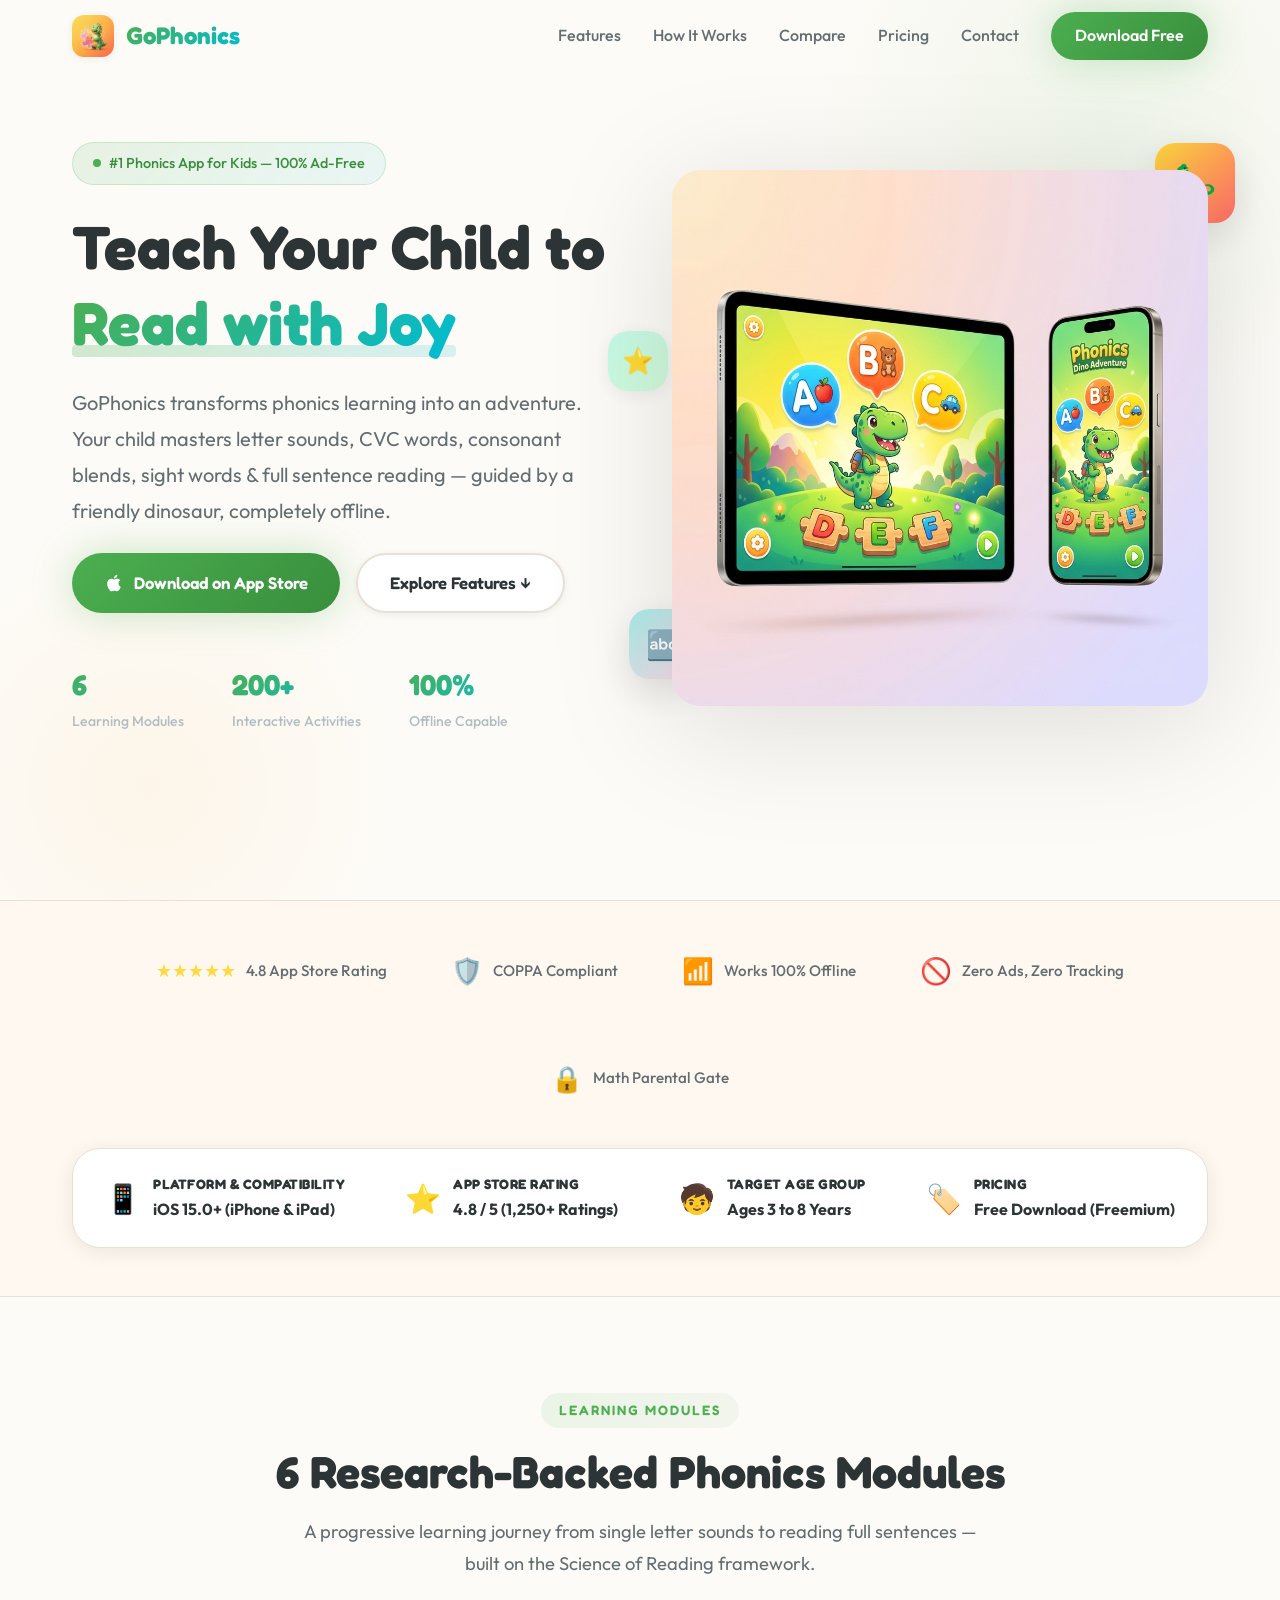
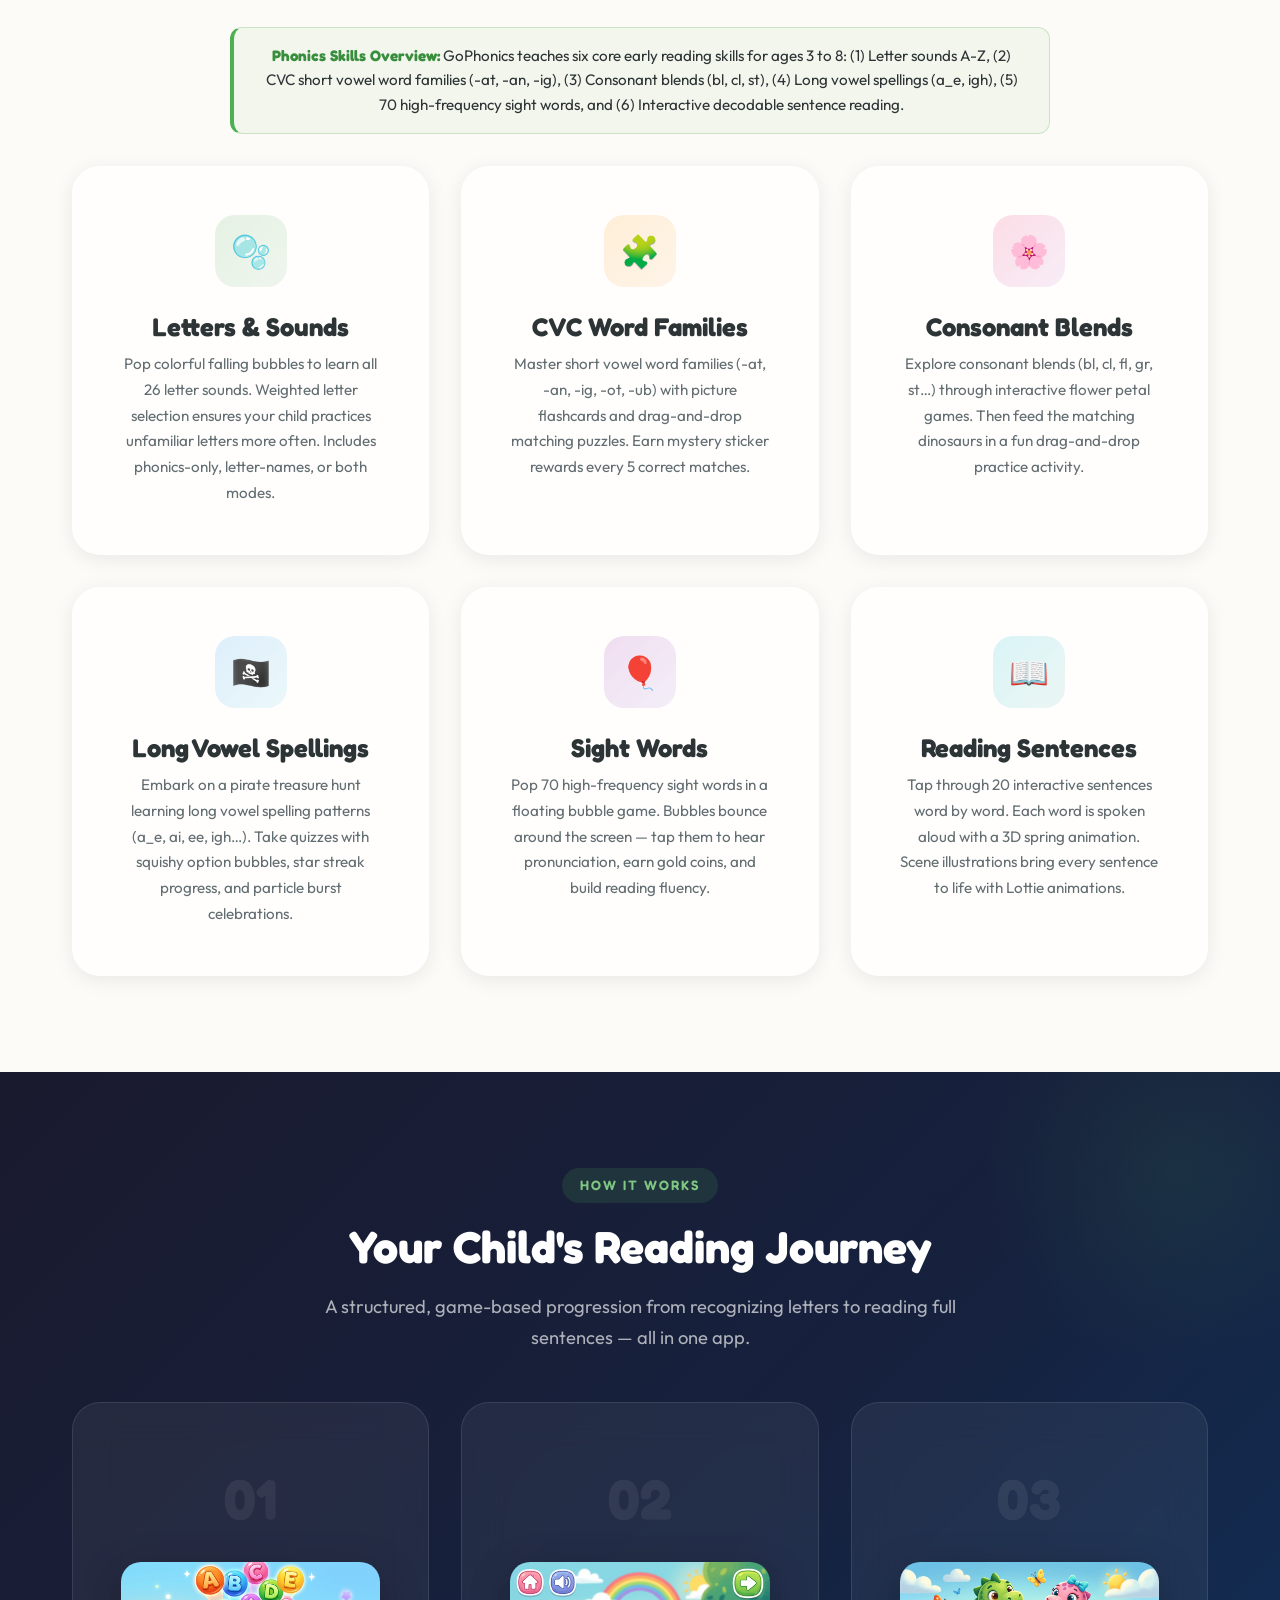
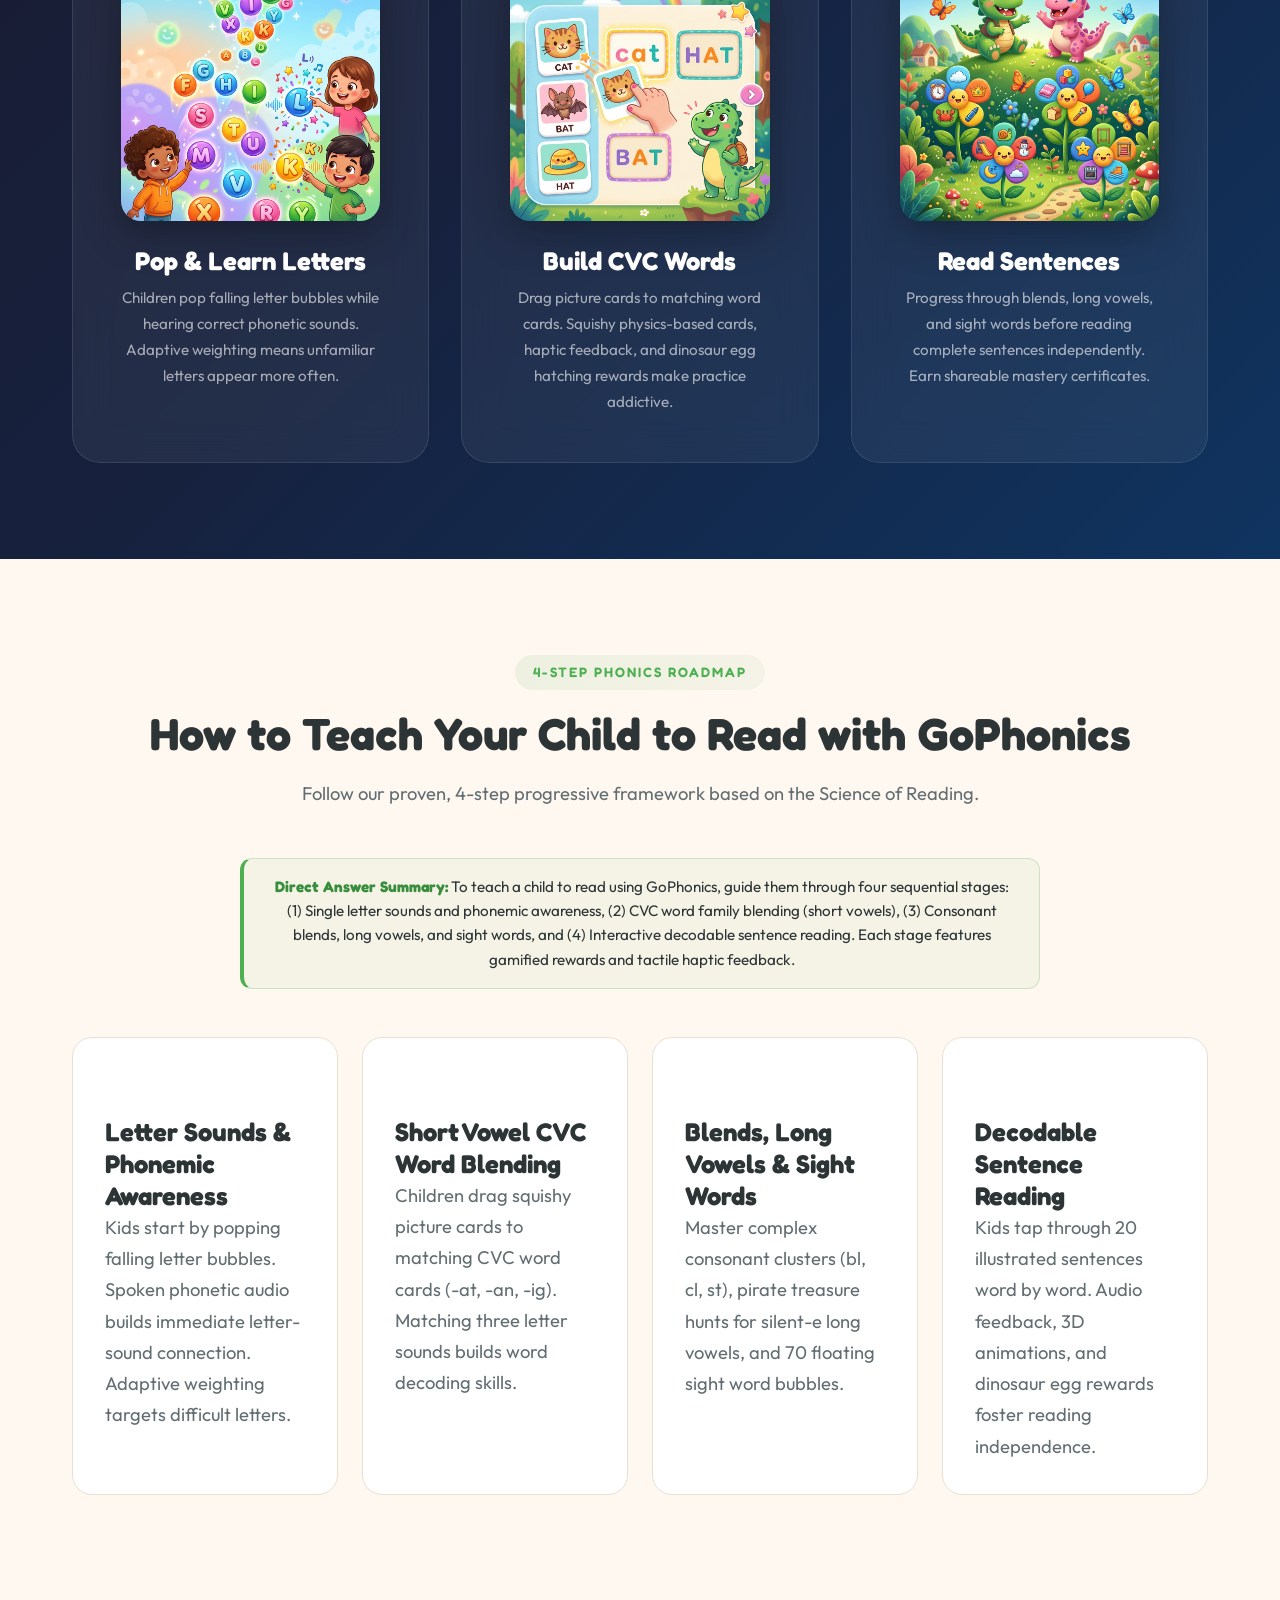
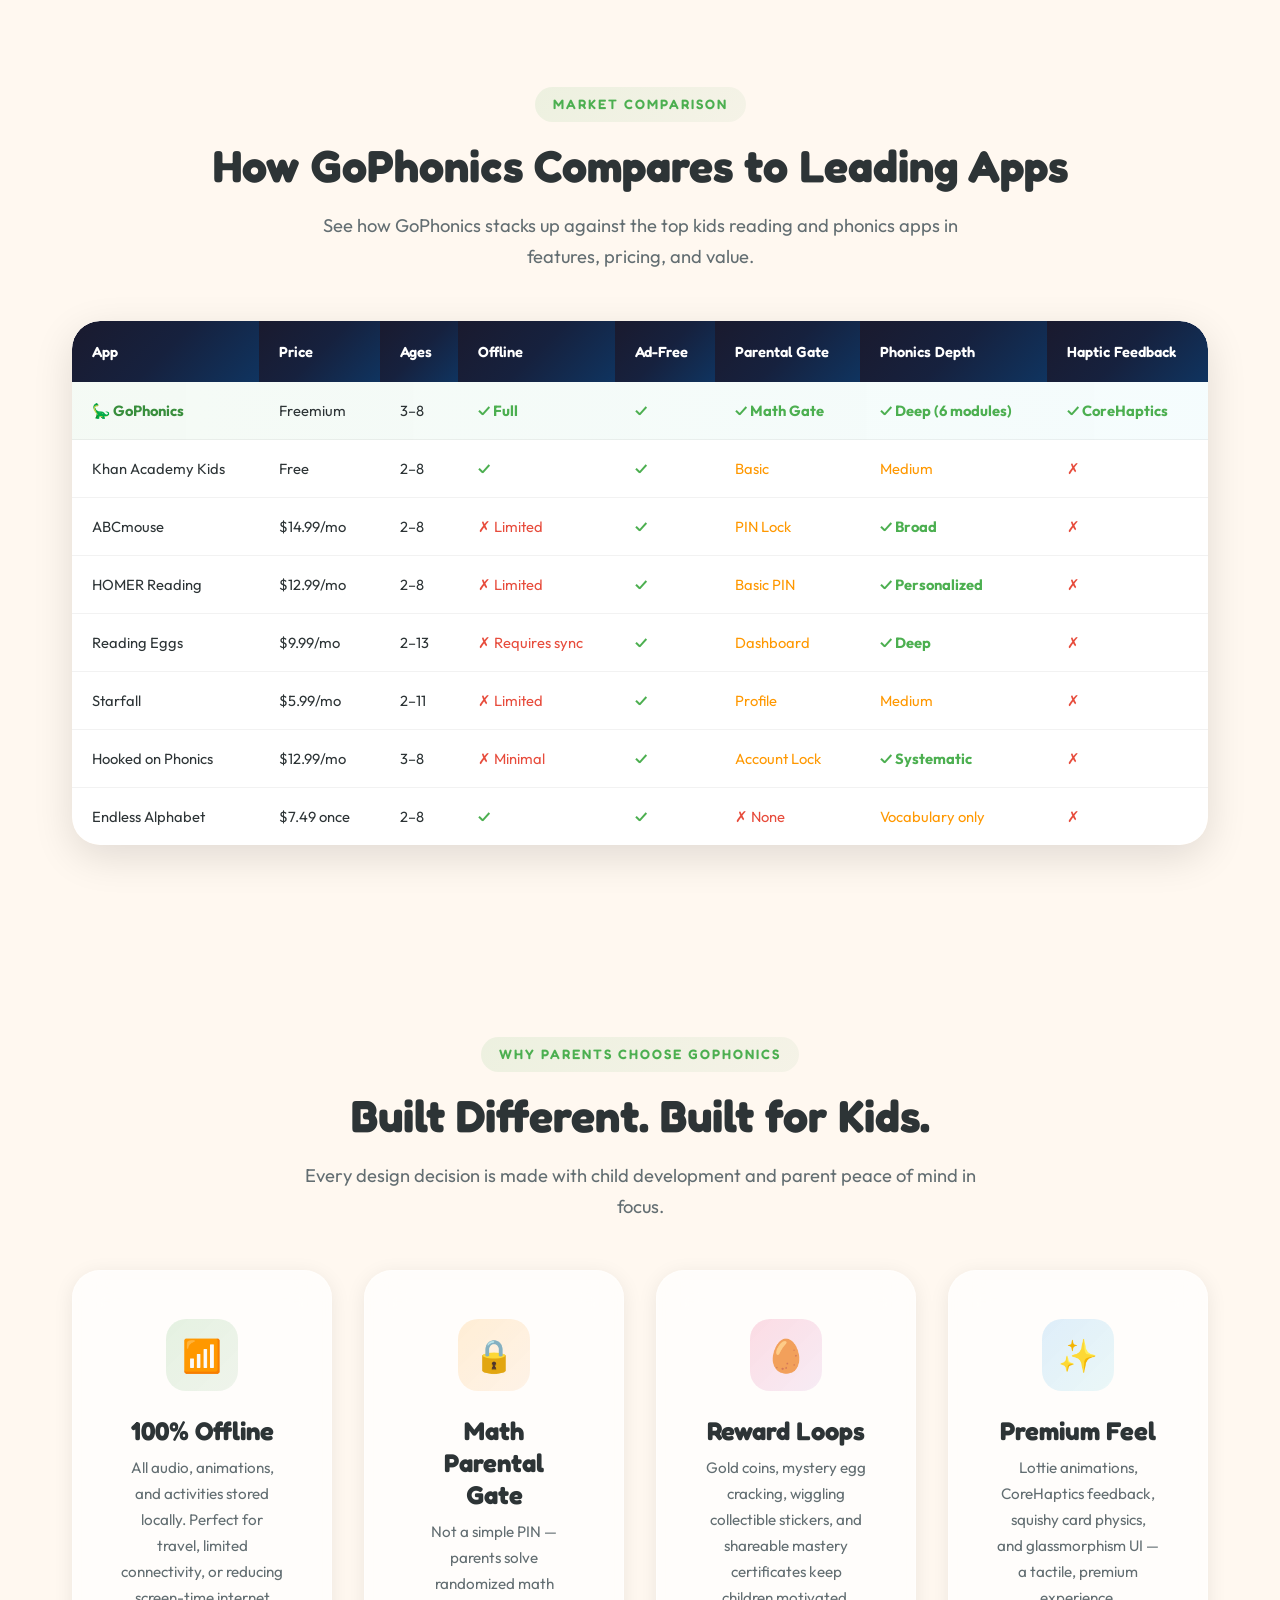
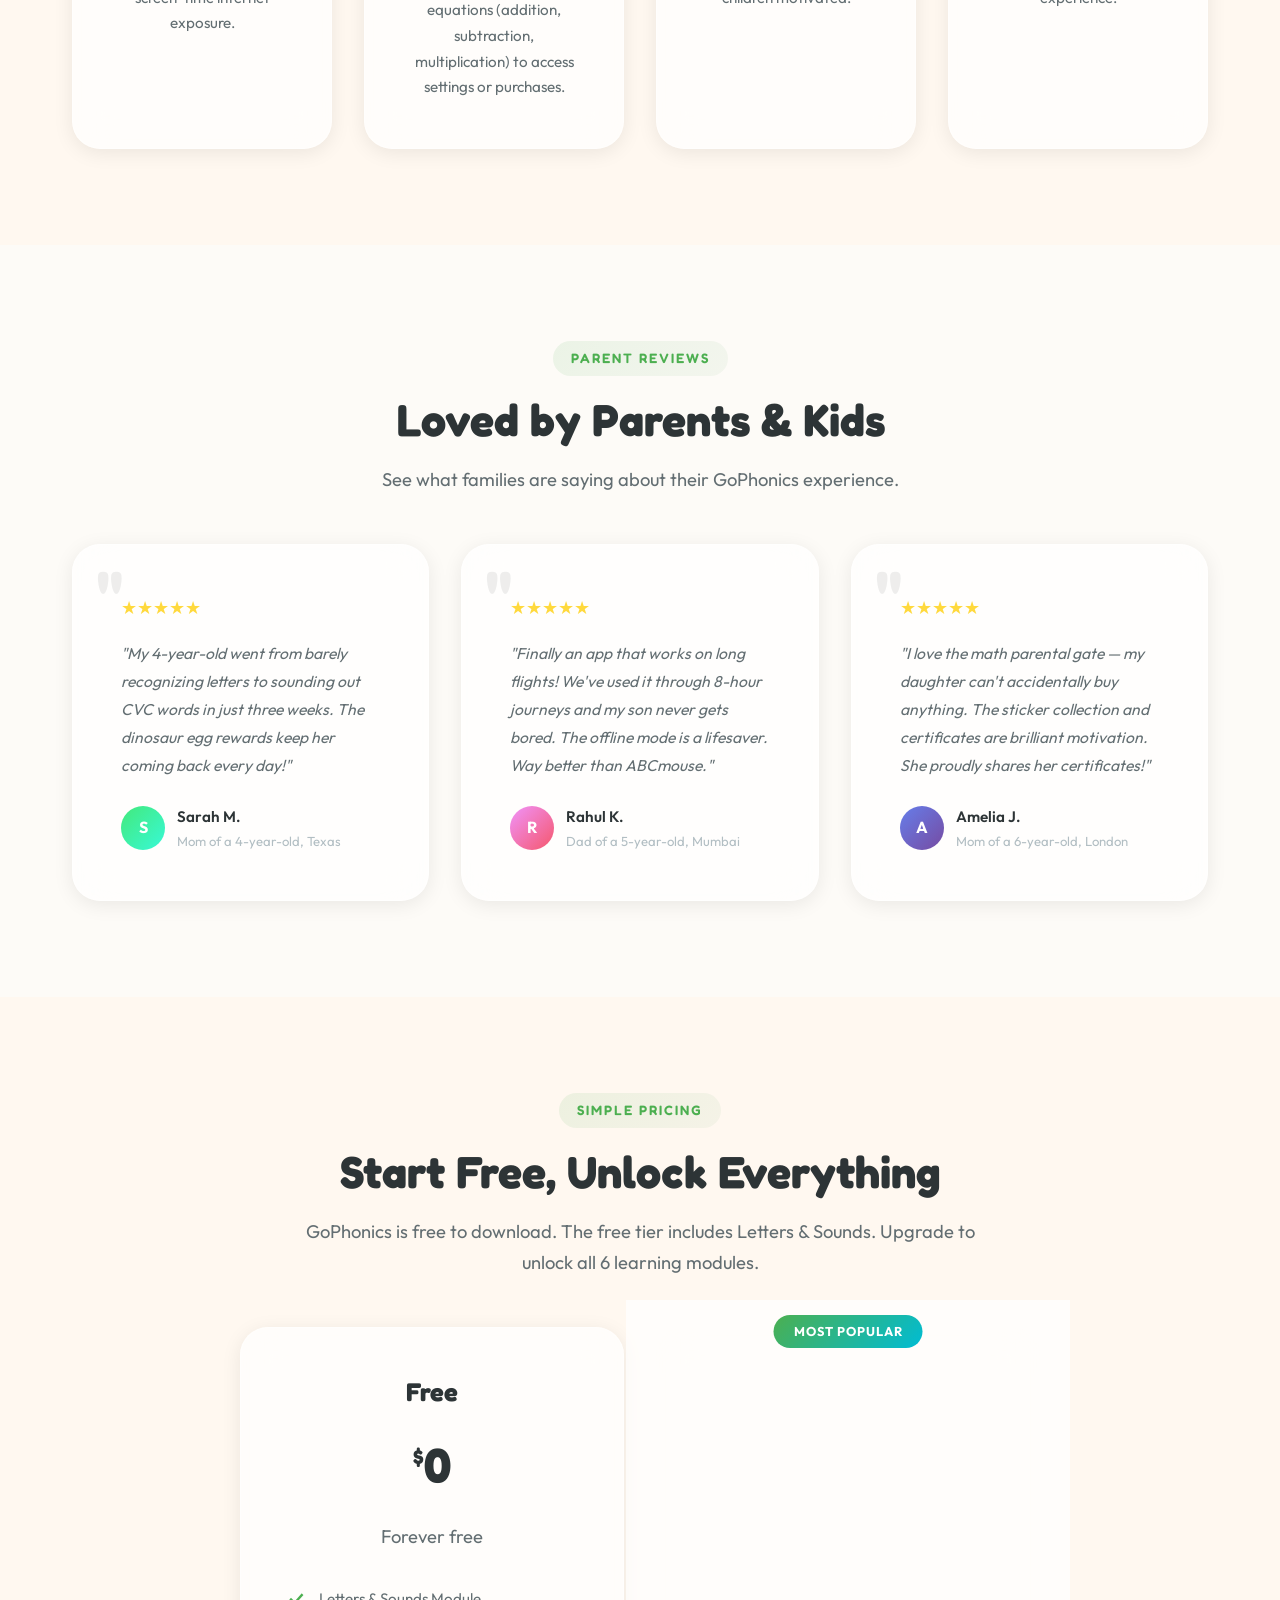
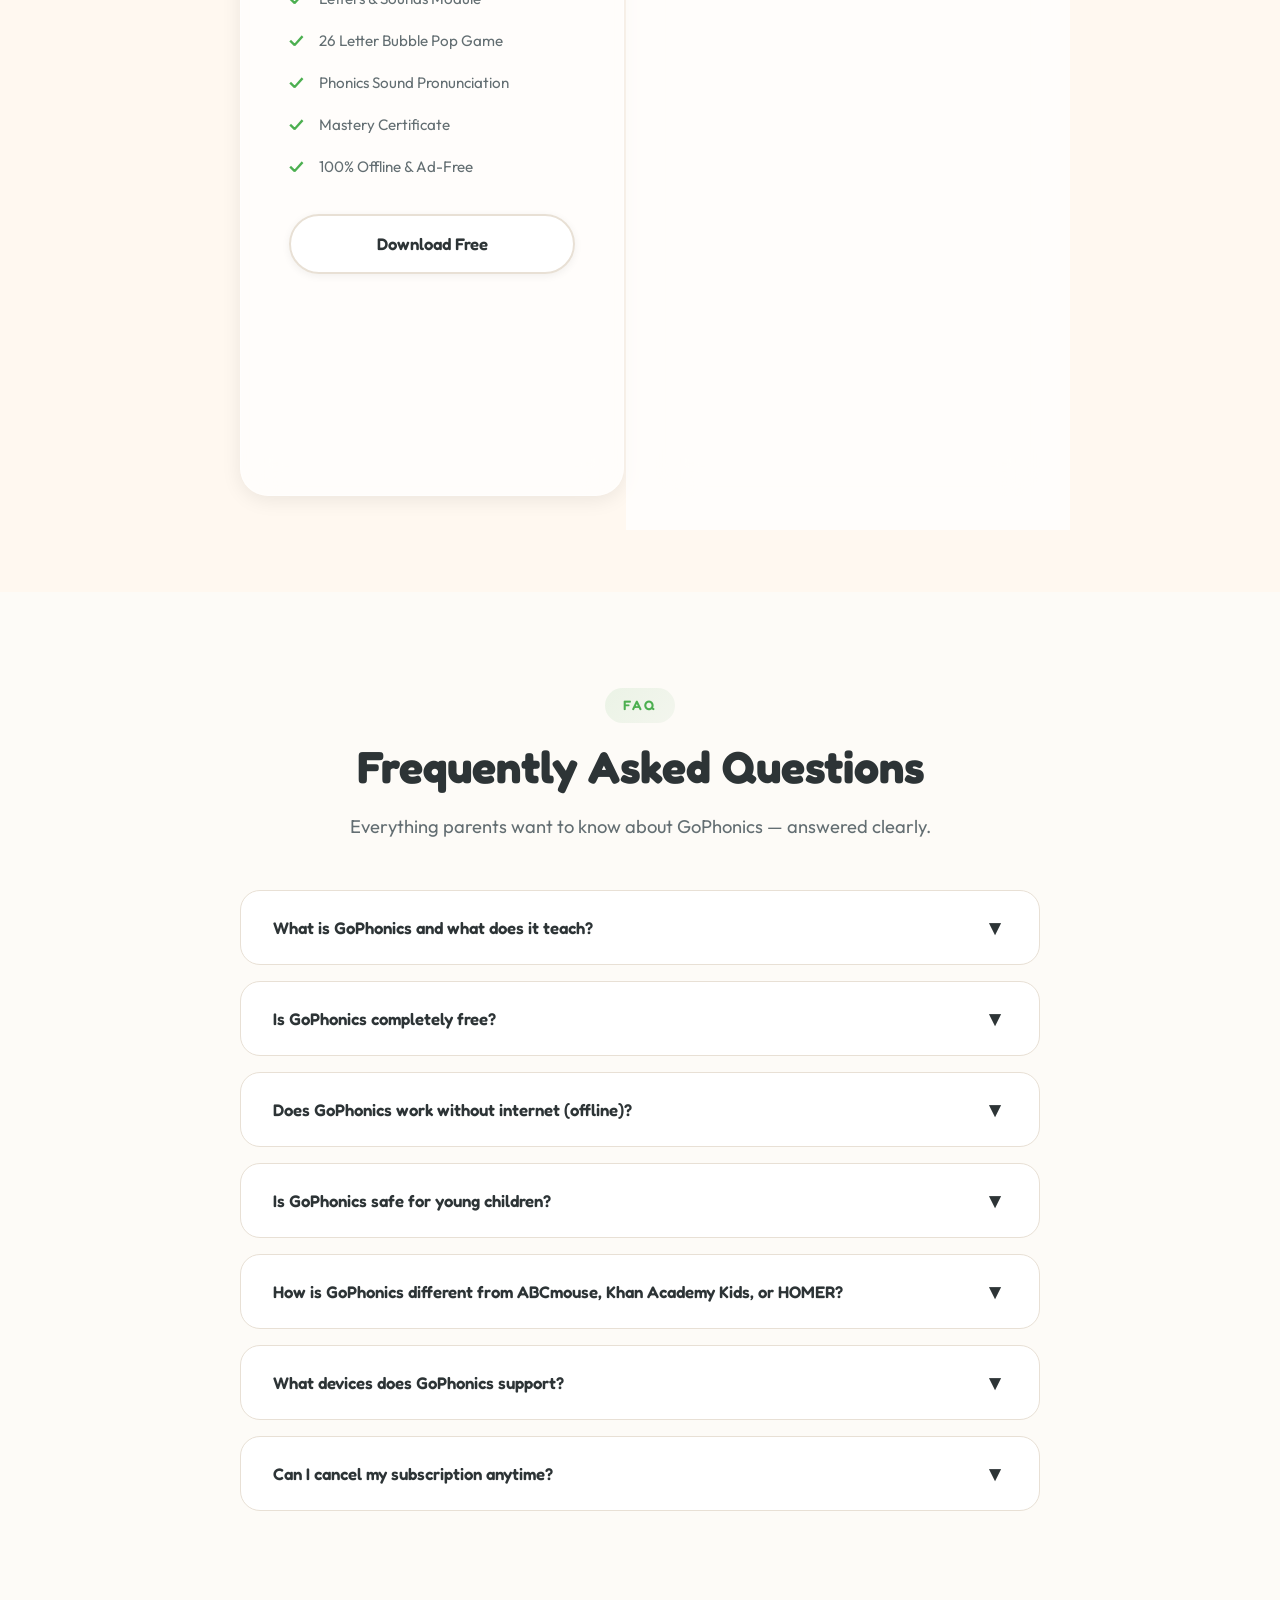
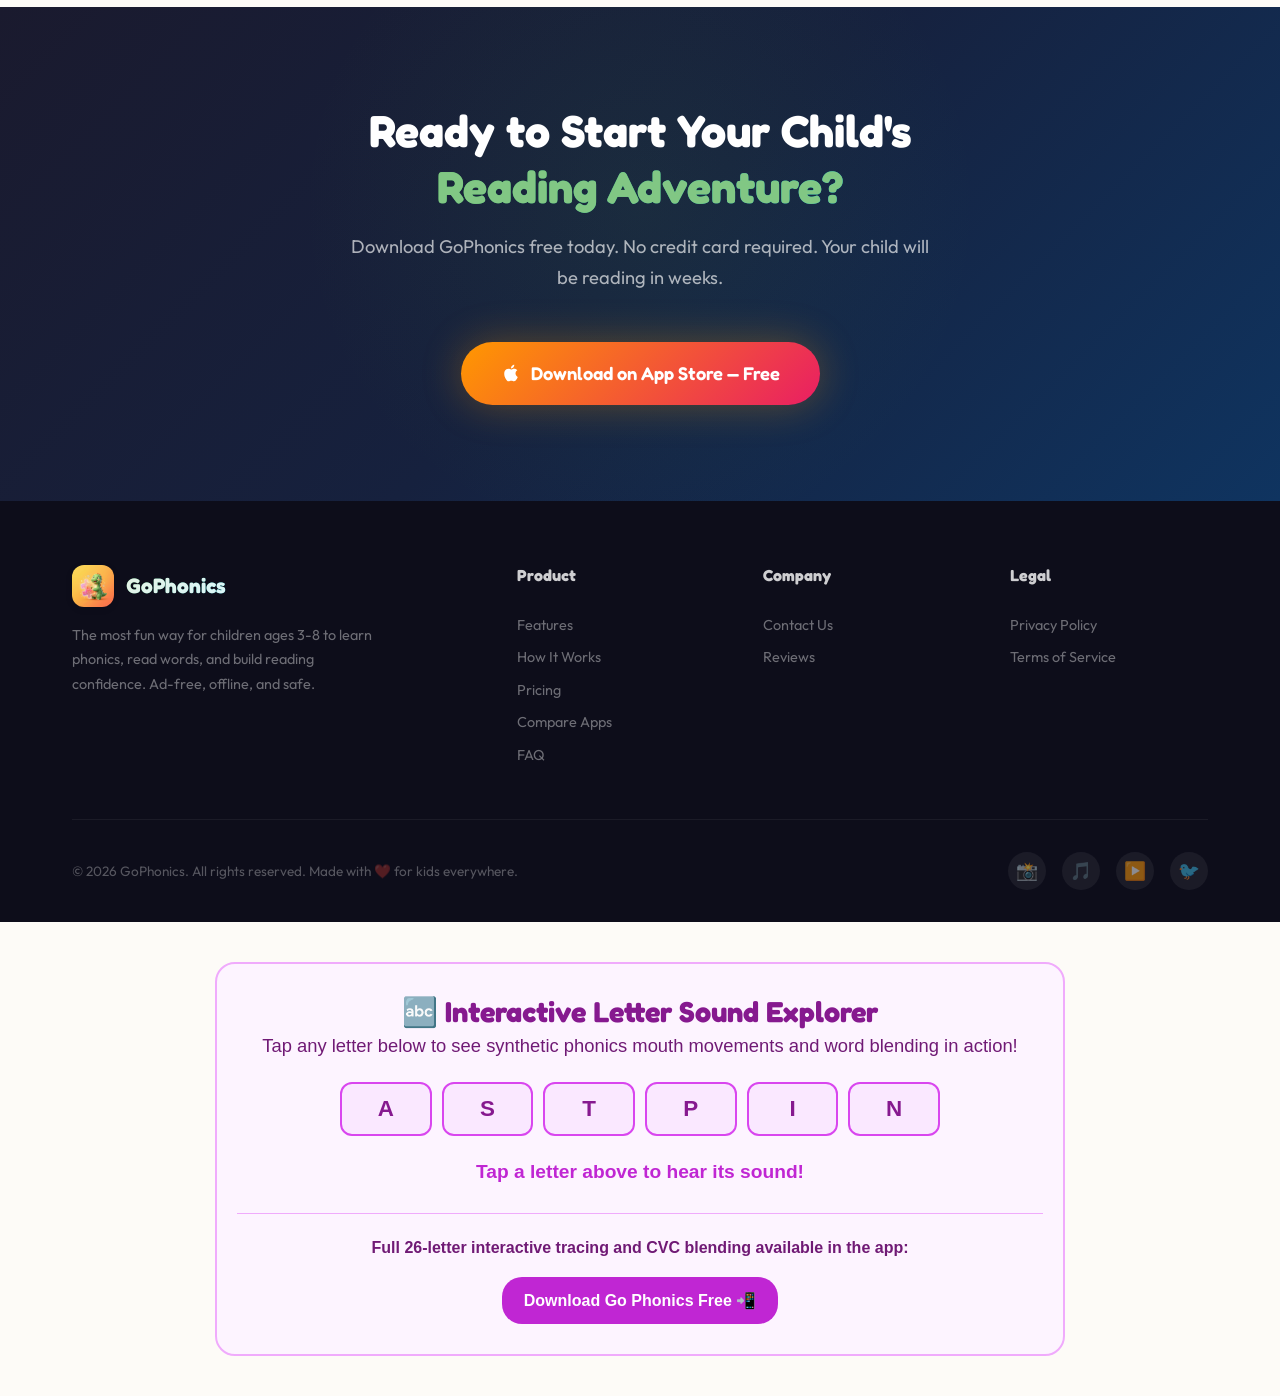
==== commit fd8b42e1: "Add Pinterest domain verification meta tag" ====
--- a/index.html
+++ b/index.html
@@ -4,6 +4,7 @@
   <meta charset="UTF-8">
   <meta name="viewport" content="width=device-width, initial-scale=1.0">
   <meta http-equiv="X-UA-Compatible" content="ie=edge">
+  <meta name="p:domain_verify" content="b6d16b6ae4ff59e33f4691bc04bf511b">
 
   <!-- Primary SEO Meta Tags -->
   <title>GoPhonics — #1 Kids Phonics Learning App | Letters, CVC Words & Reading (Ages 3-8)</title>
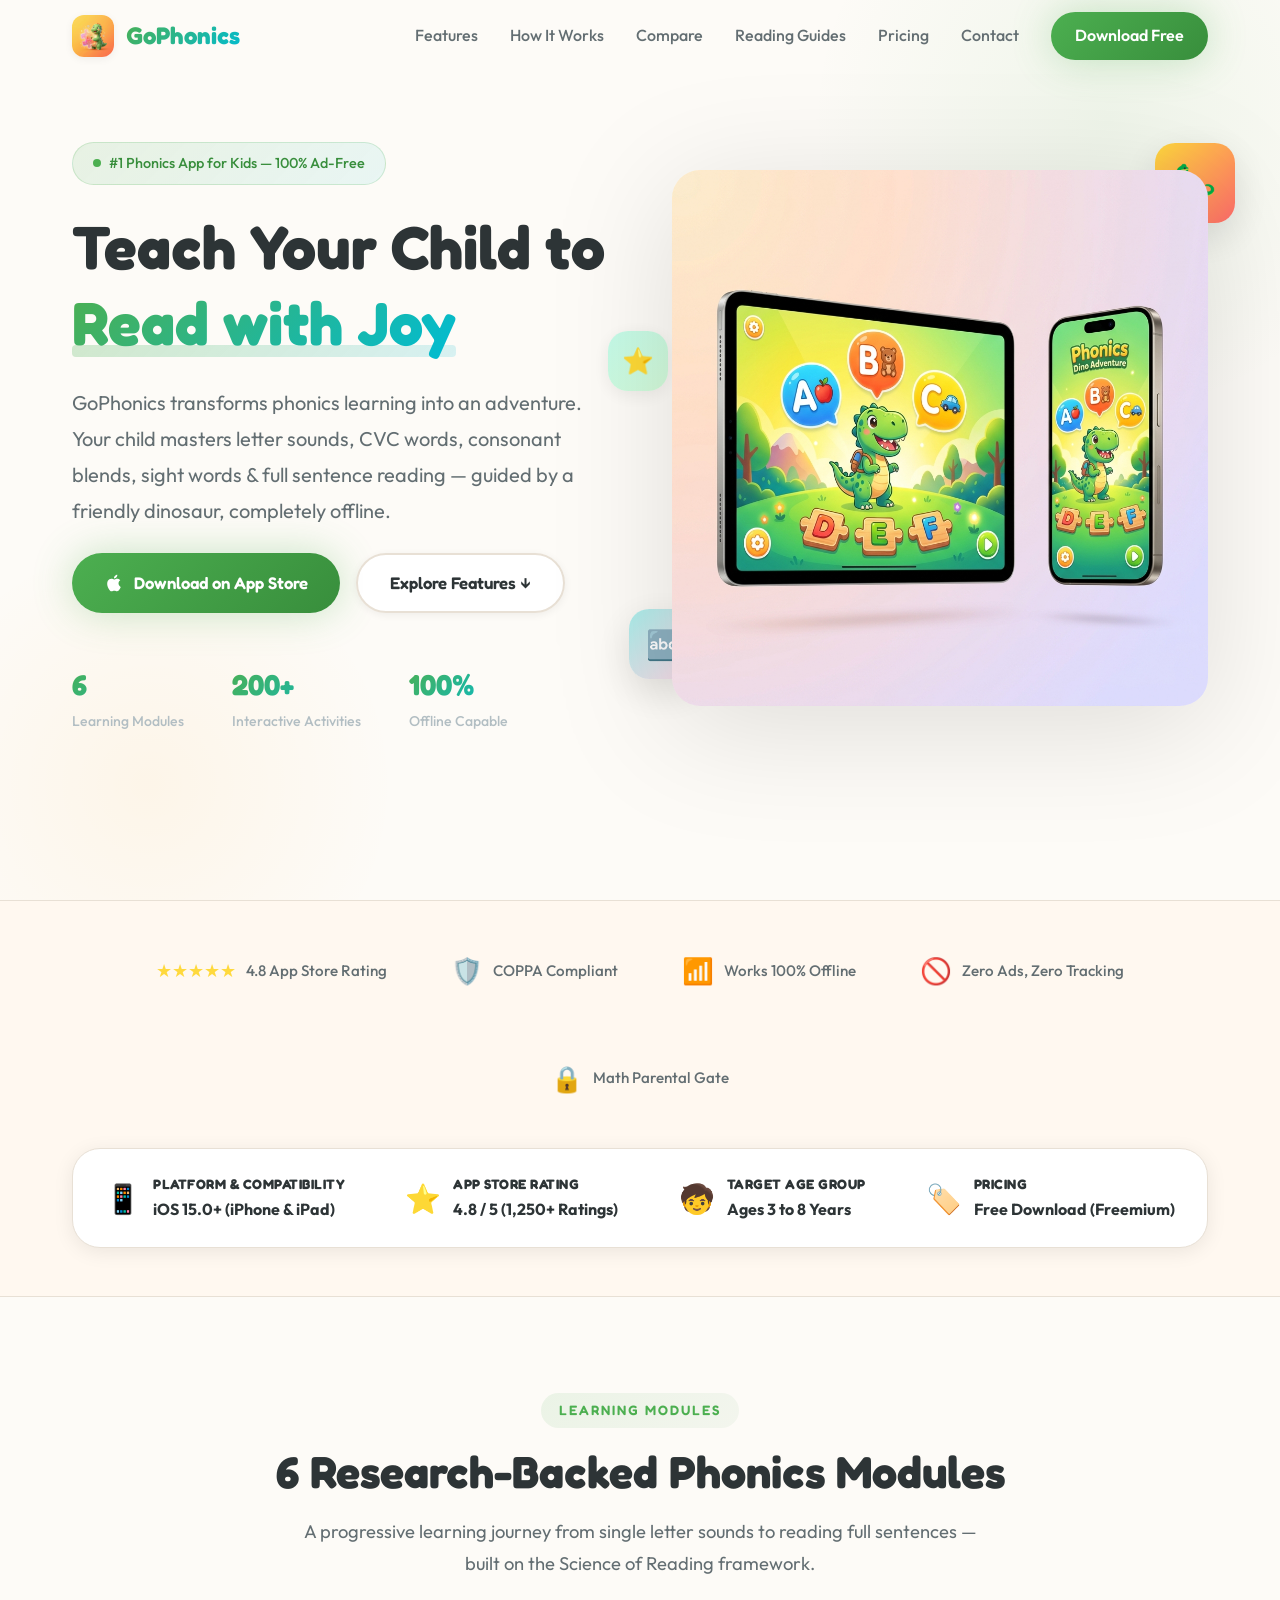
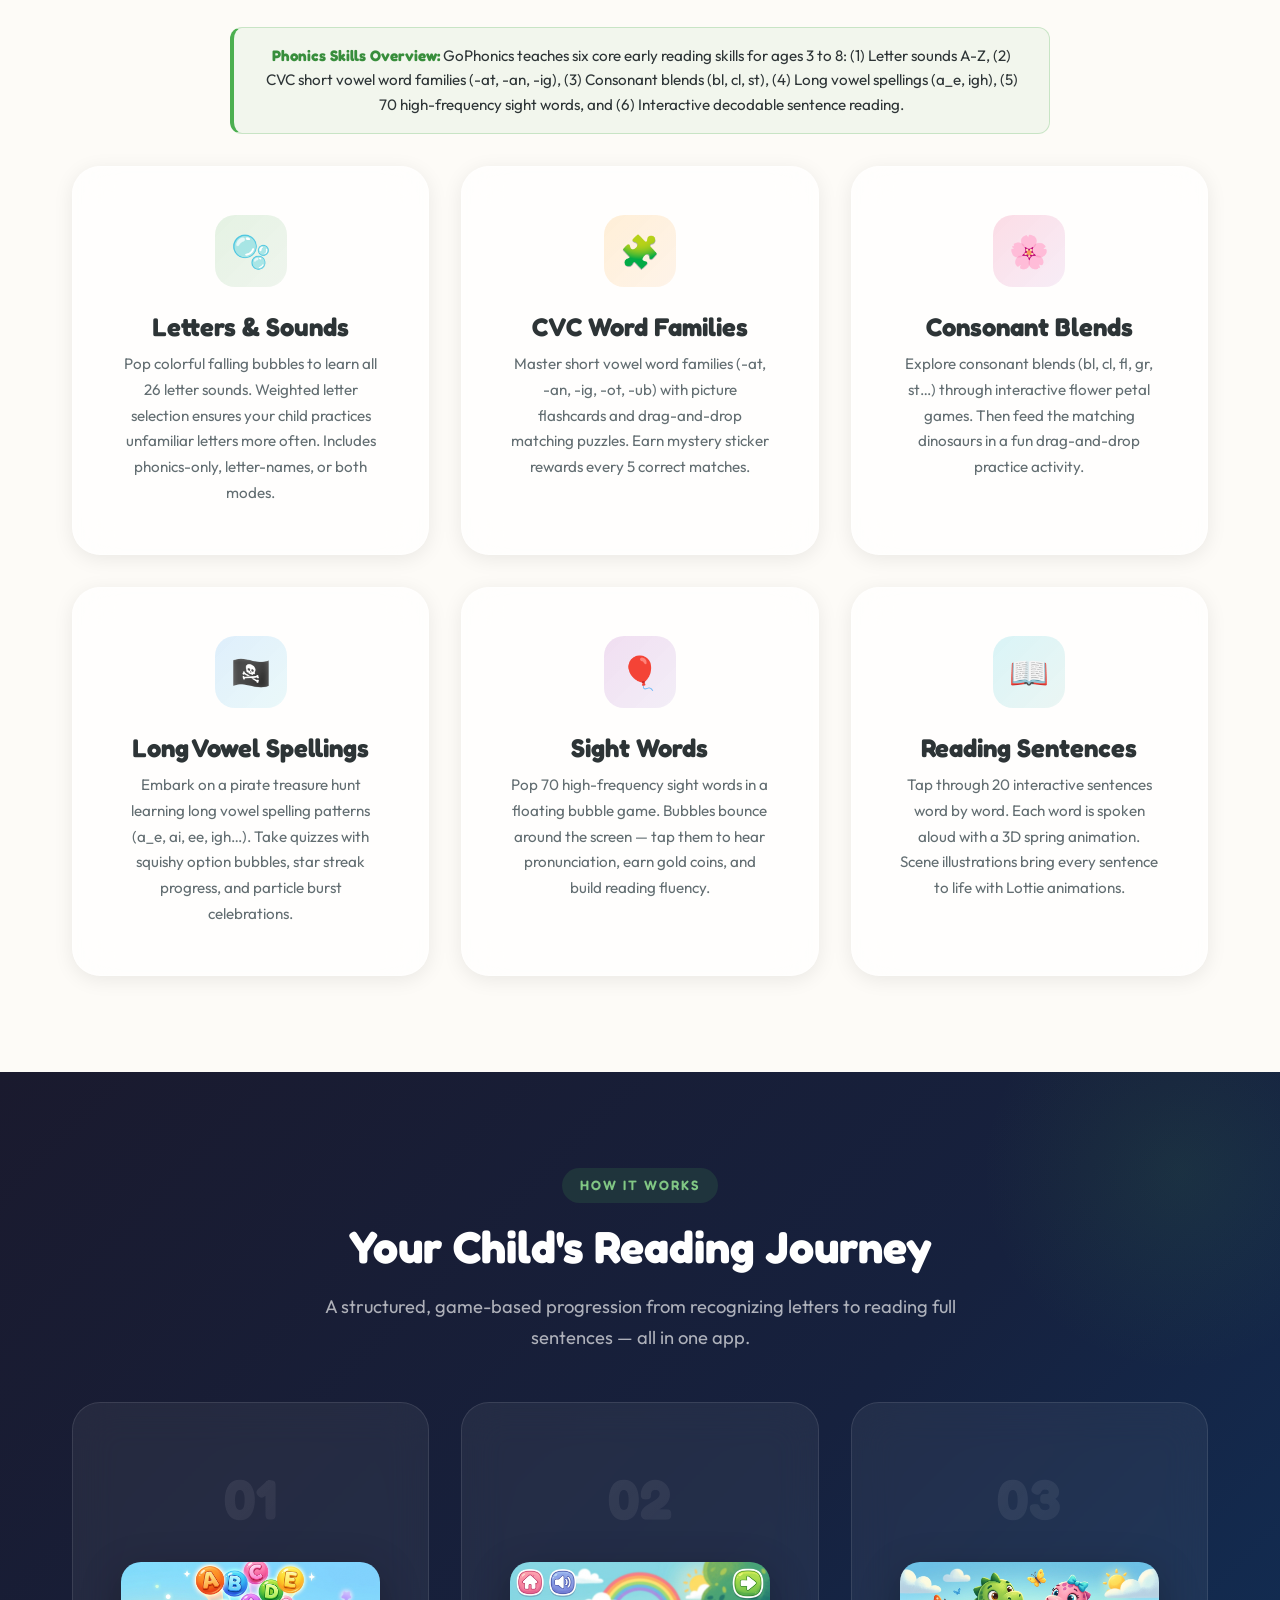
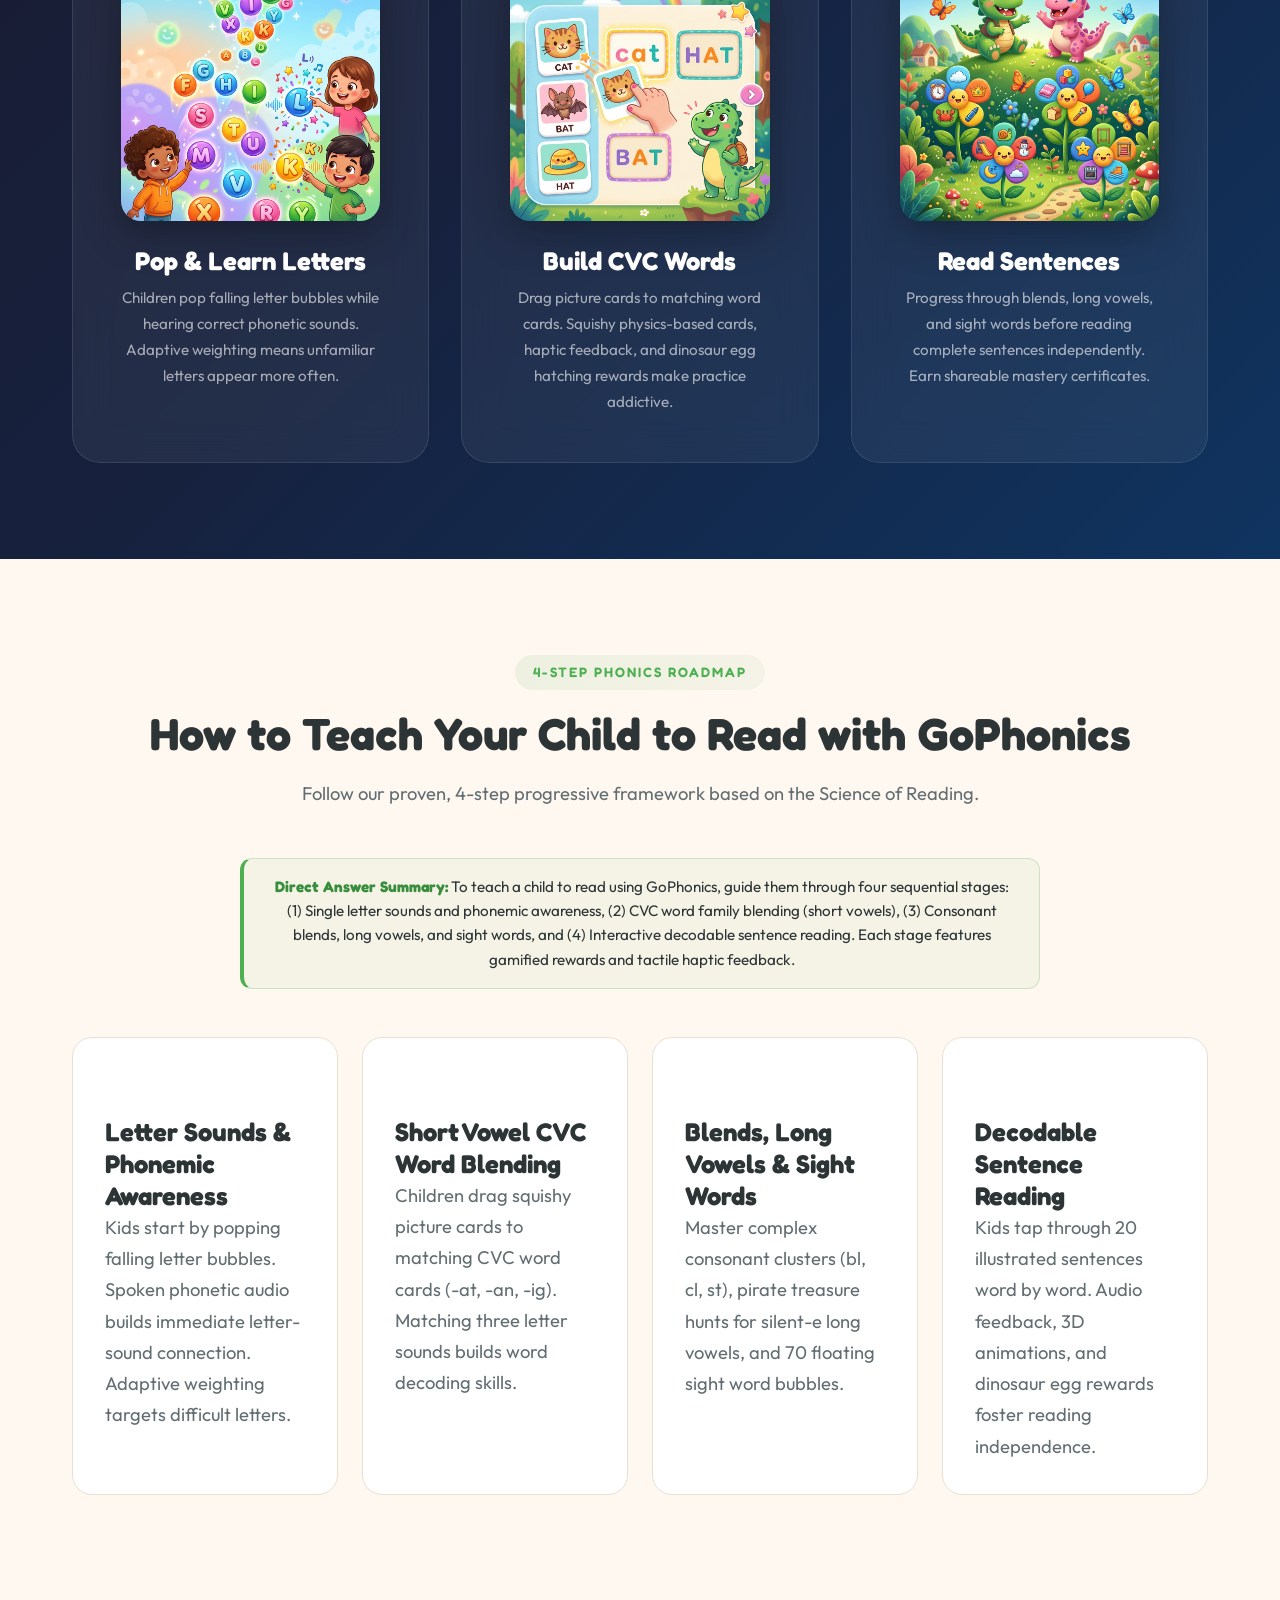
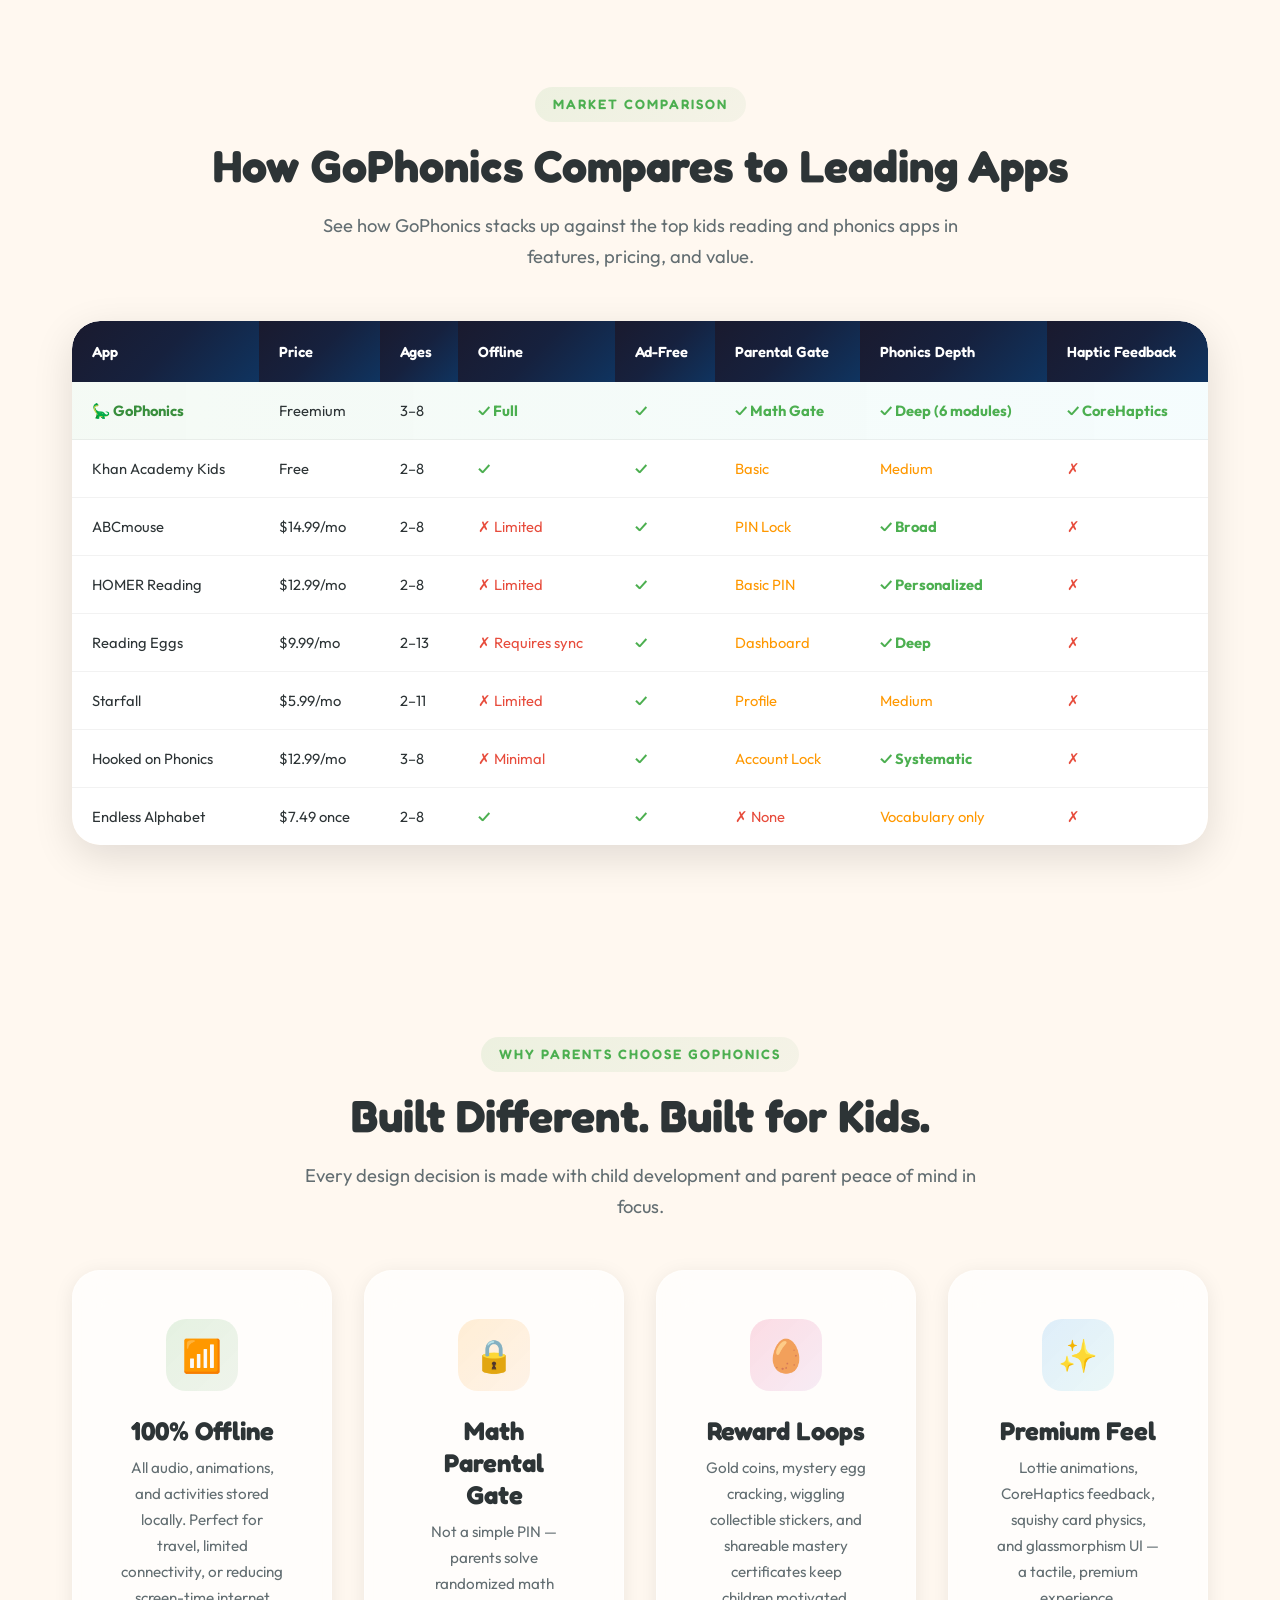
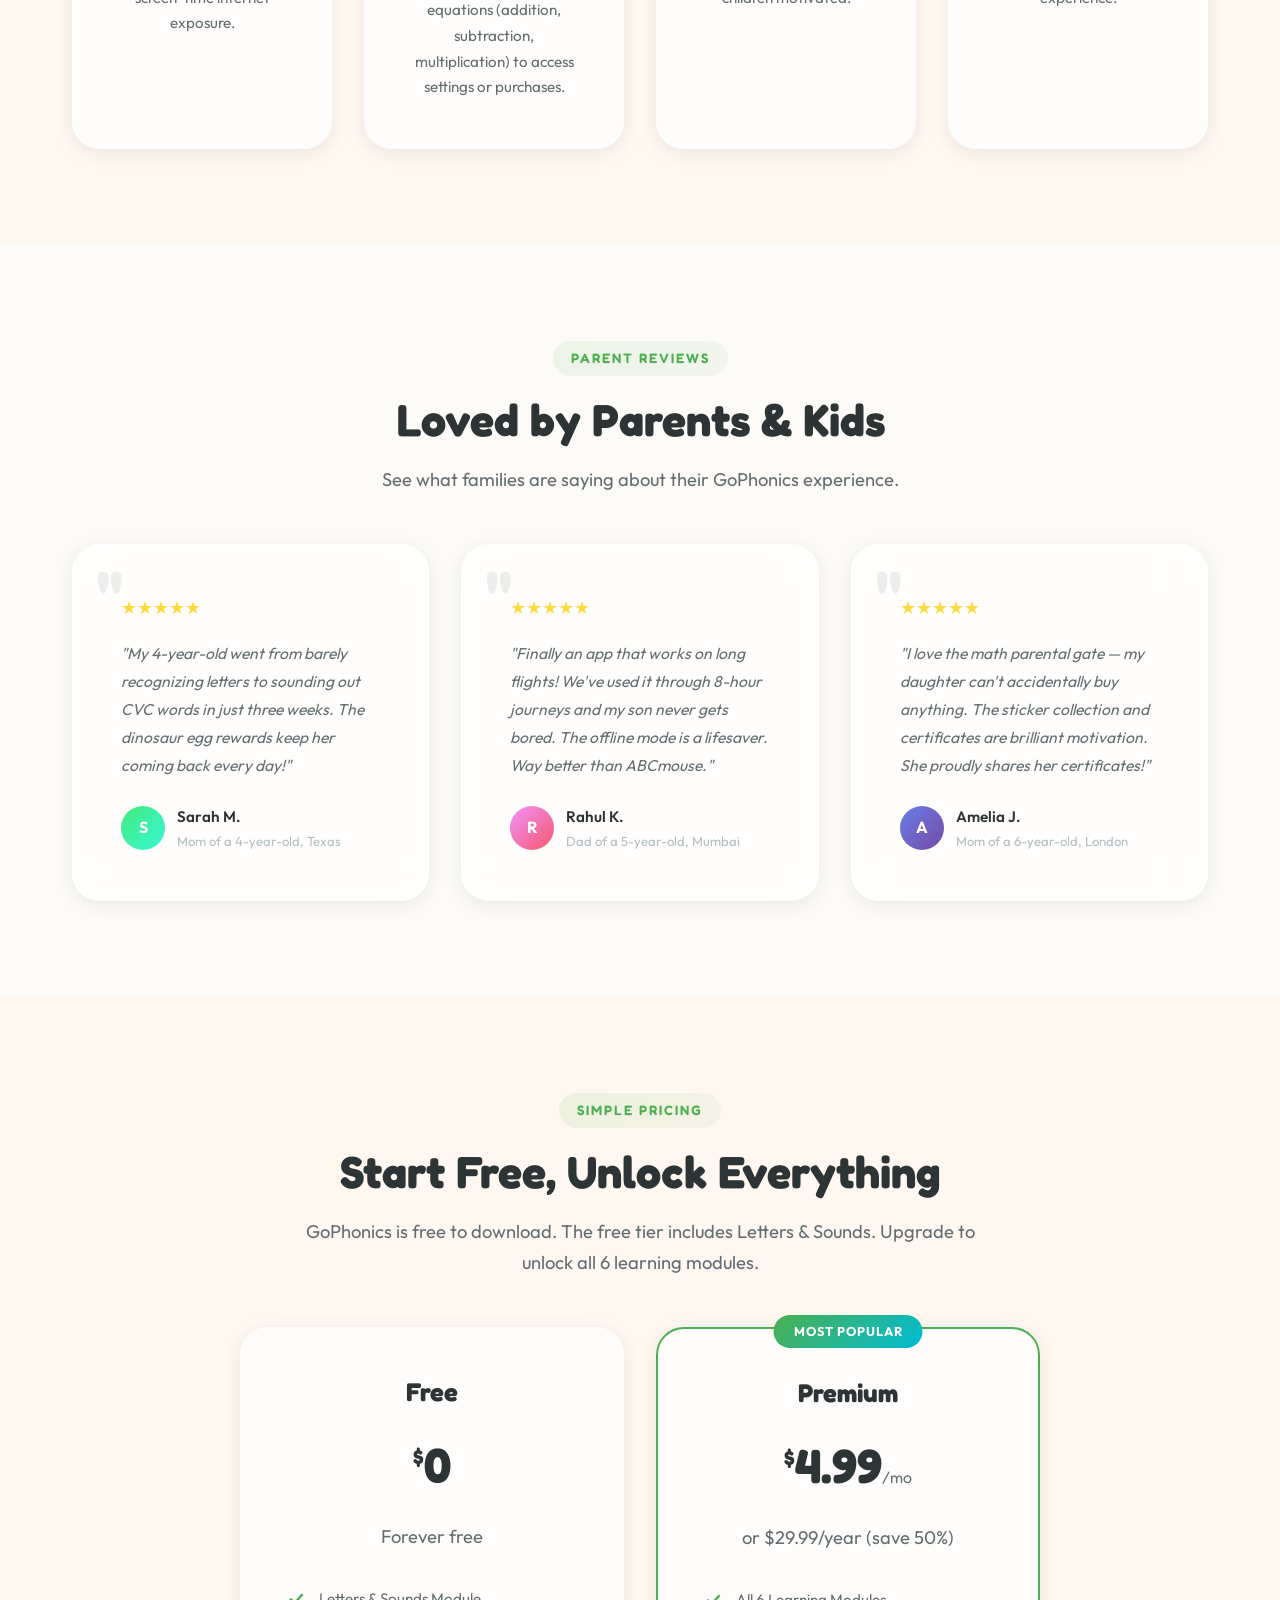
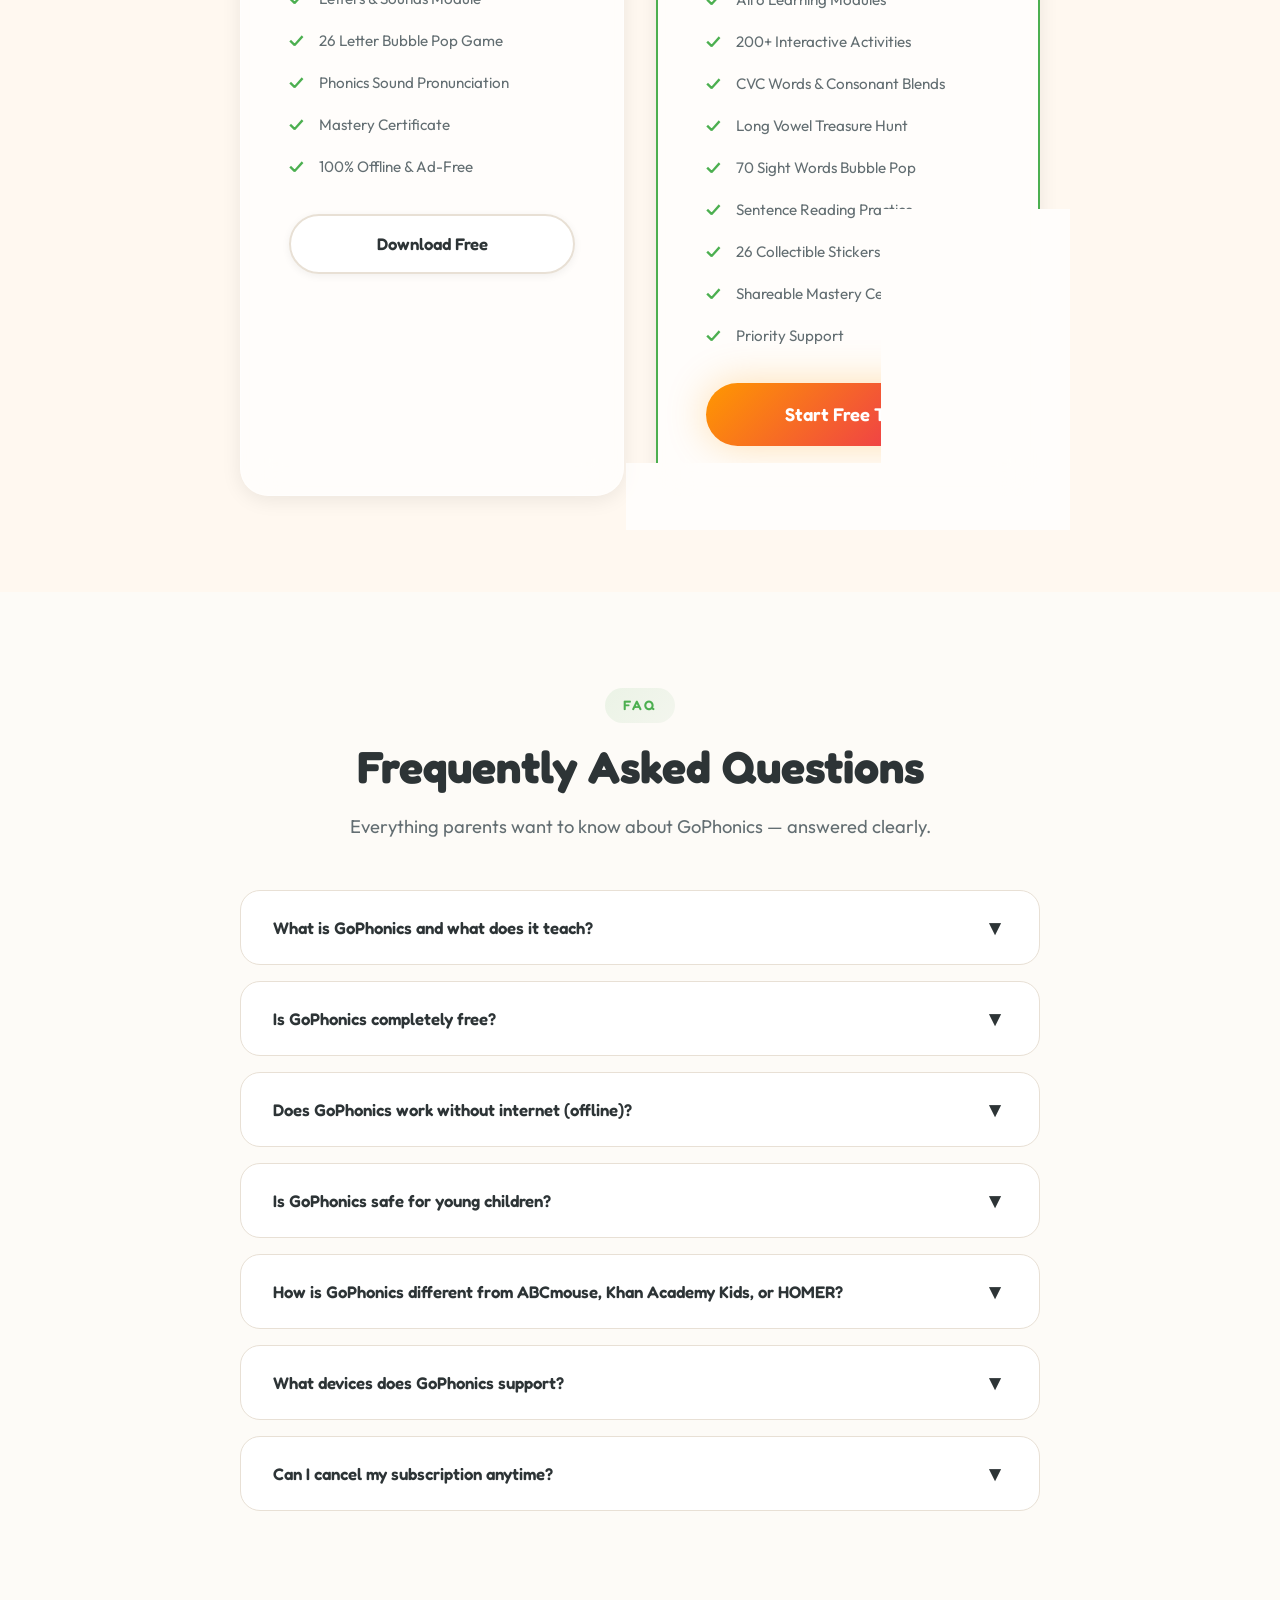
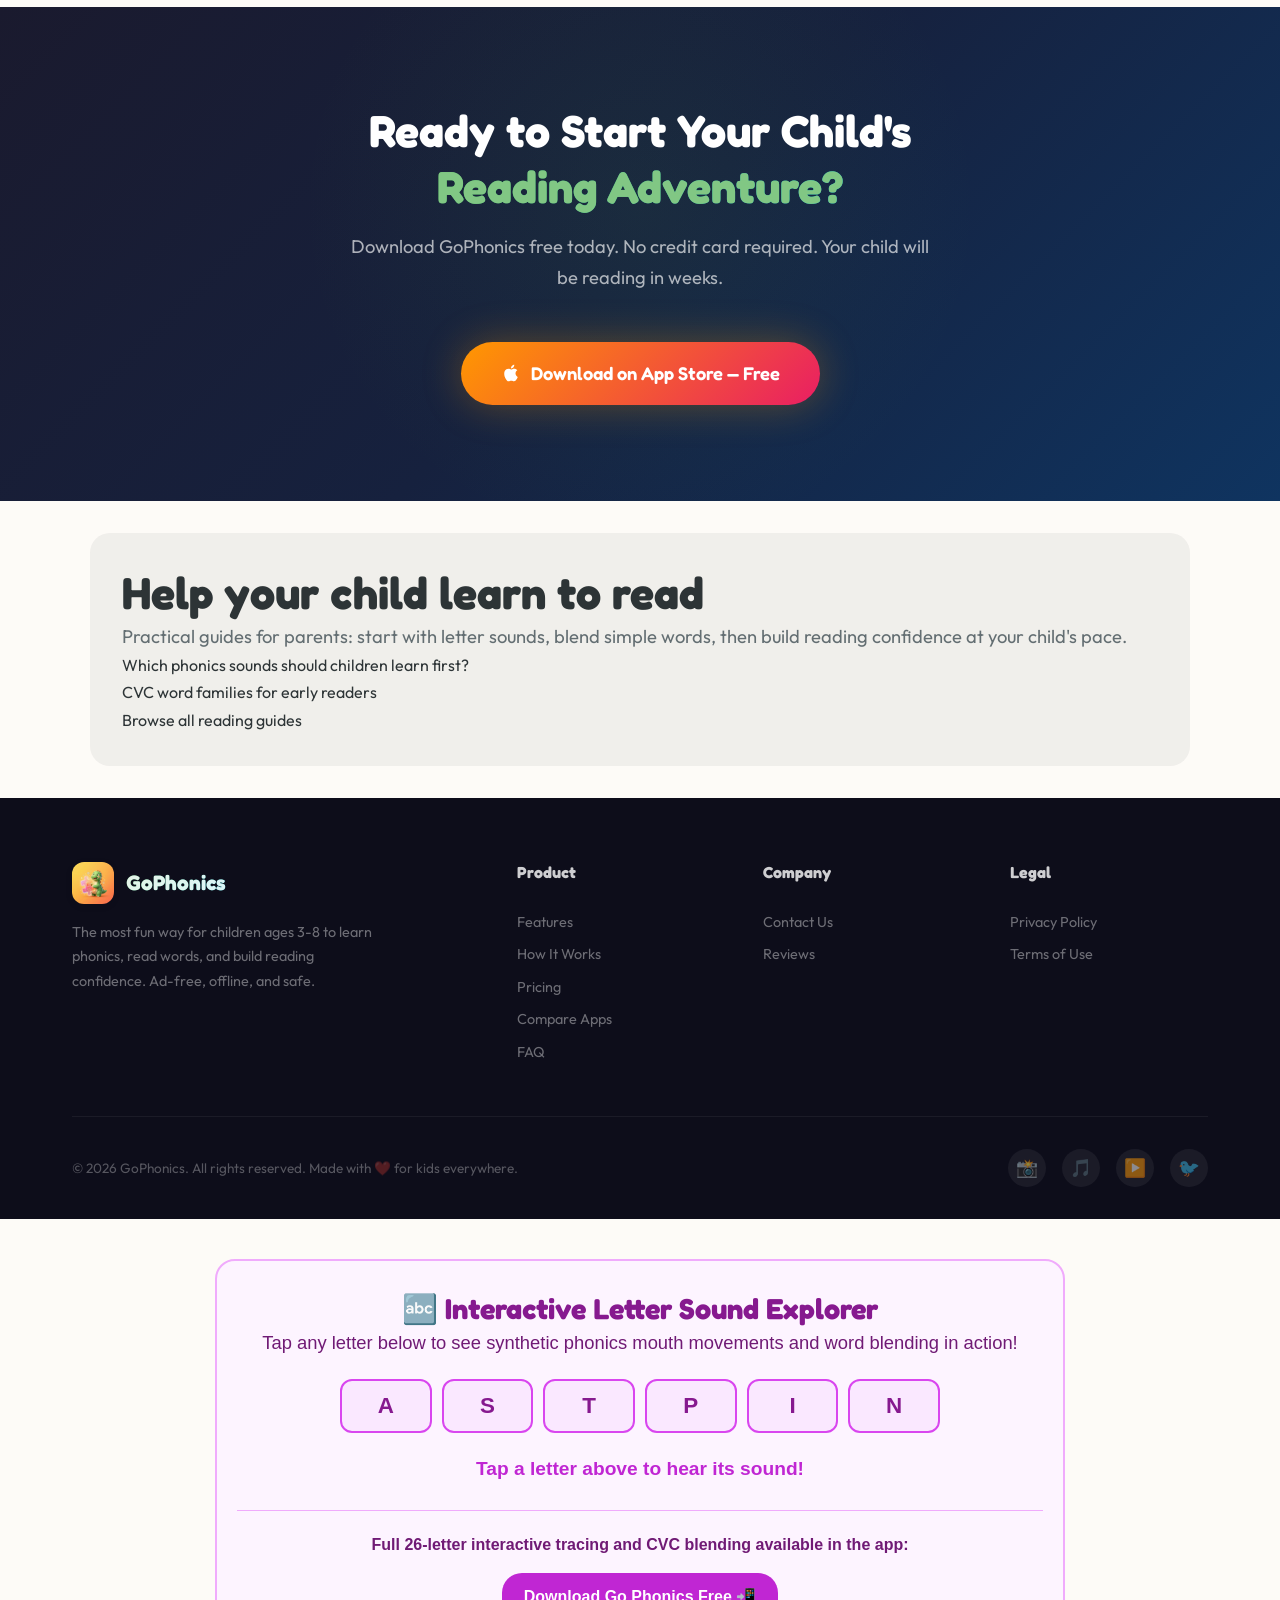
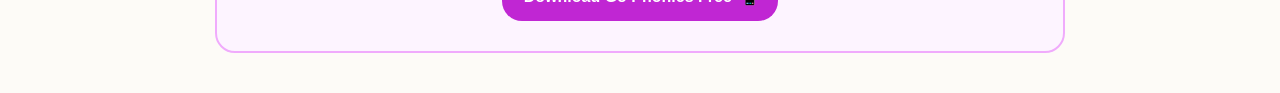
==== commit 93a72fa4: "Connect reading guides and repair legal links" ====
--- a/index.html
+++ b/index.html
@@ -279,6 +279,7 @@
         <a href="#features">Features</a>
         <a href="#how-it-works">How It Works</a>
         <a href="#comparison">Compare</a>
+        <a href="guides/">Reading Guides</a>
         <a href="#pricing">Pricing</a>
         <a href="contact.html">Contact</a>
         <a href="https://apps.apple.com/app/go-phonics-kids-learn-to-read/id6756431312" class="nav-cta" id="header-download-btn">Download Free</a>
@@ -925,7 +926,16 @@
   <!-- ============================================
        FOOTER
        ============================================ -->
-  <footer class="site-footer">
+      <section class="container" aria-labelledby="reading-guides-title" style="max-width: 1100px; margin: 2rem auto; padding: 2rem; border-radius: 20px; background: rgba(127,127,127,.1);">
+    <h2 id="reading-guides-title">Help your child learn to read</h2>
+    <p>Practical guides for parents: start with letter sounds, blend simple words, then build reading confidence at your child's pace.</p>
+    <ul>
+    <li><a href="guides/phonics-sounds-order-a-to-z.html">Which phonics sounds should children learn first?</a></li>
+    <li><a href="guides/cvc-words-list-kindergarten.html">CVC word families for early readers</a></li>
+    <li><a href="guides/">Browse all reading guides</a></li>
+    </ul>
+    </section>
+<footer class="site-footer">
     <div class="container">
       <div class="footer-grid">
         <div class="footer-brand">
@@ -951,7 +961,7 @@
         <div class="footer-column">
           <h4>Legal</h4>
           <a href="privacy.html">Privacy Policy</a>
-          <a href="#">Terms of Service</a>
+          <a href="https://www.apple.com/legal/internet-services/itunes/dev/stdeula/">Terms of Use</a>
         </div>
       </div>
       <div class="footer-bottom">
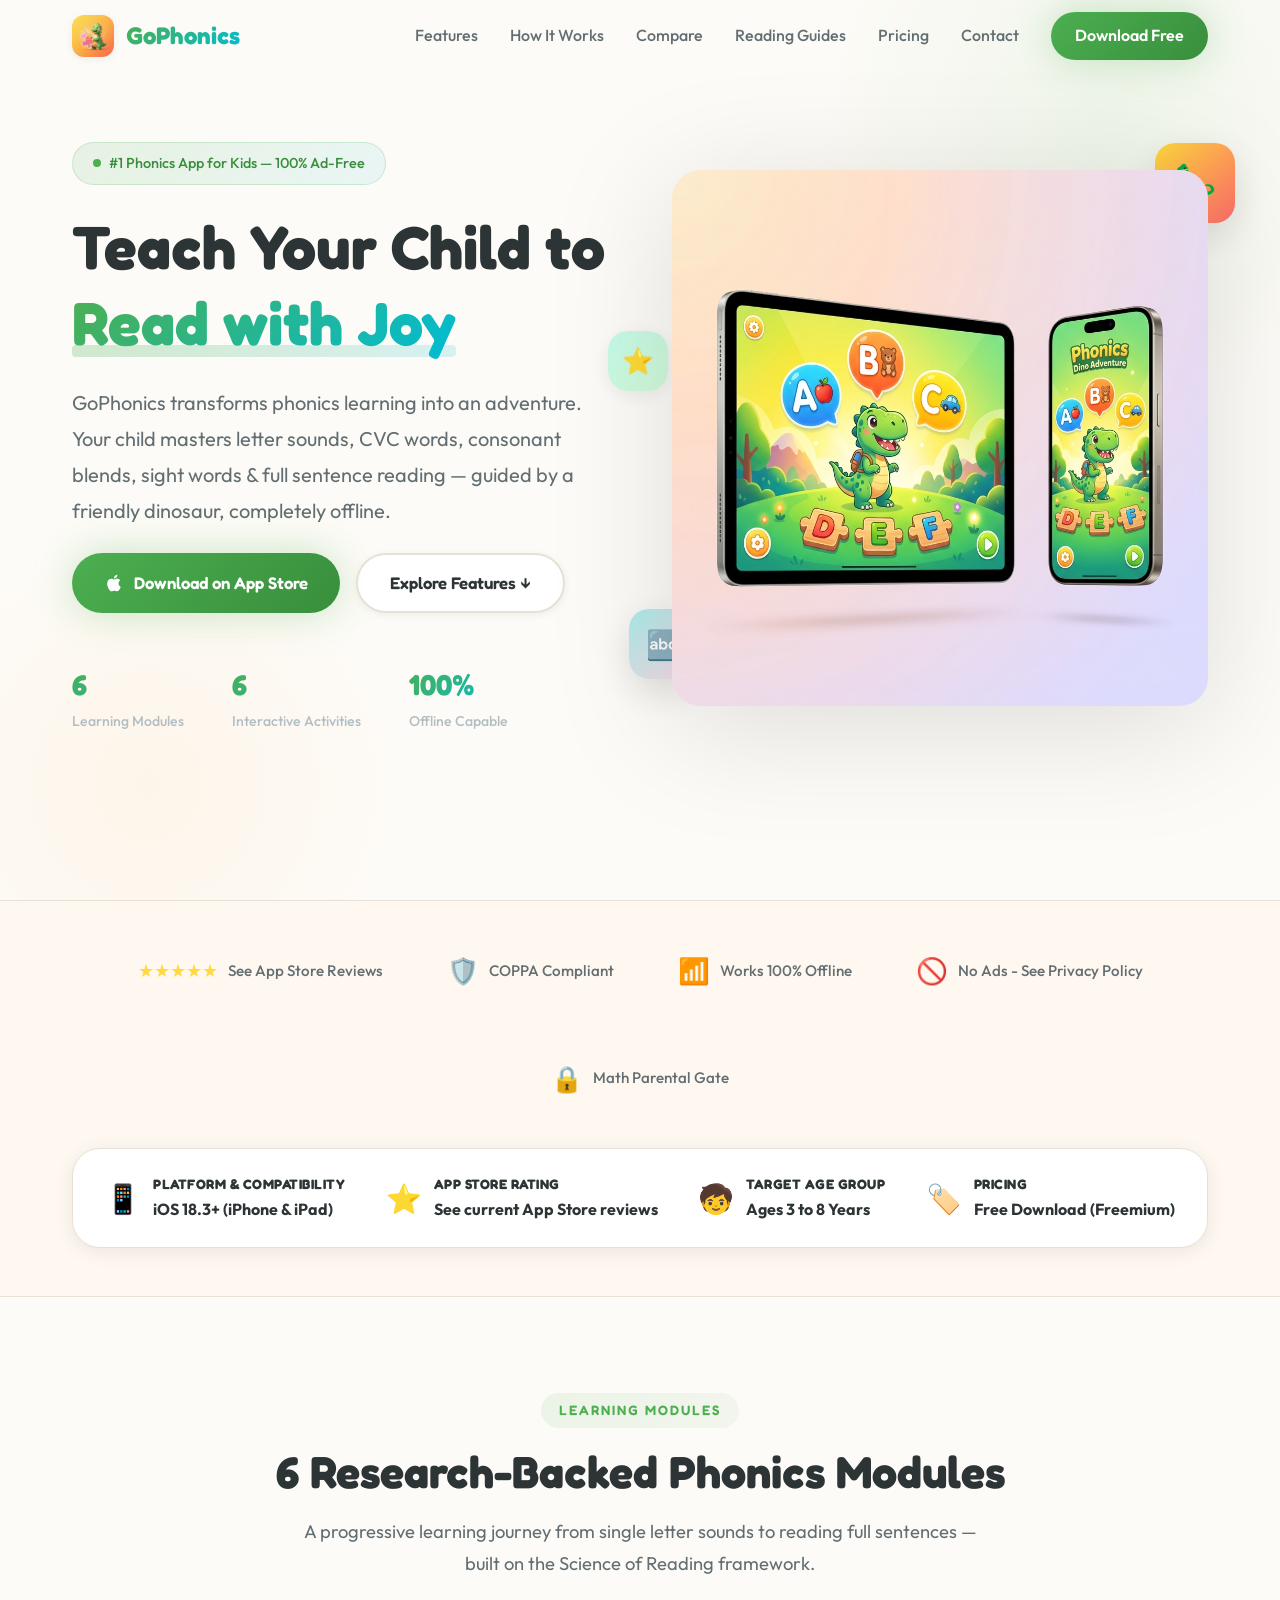
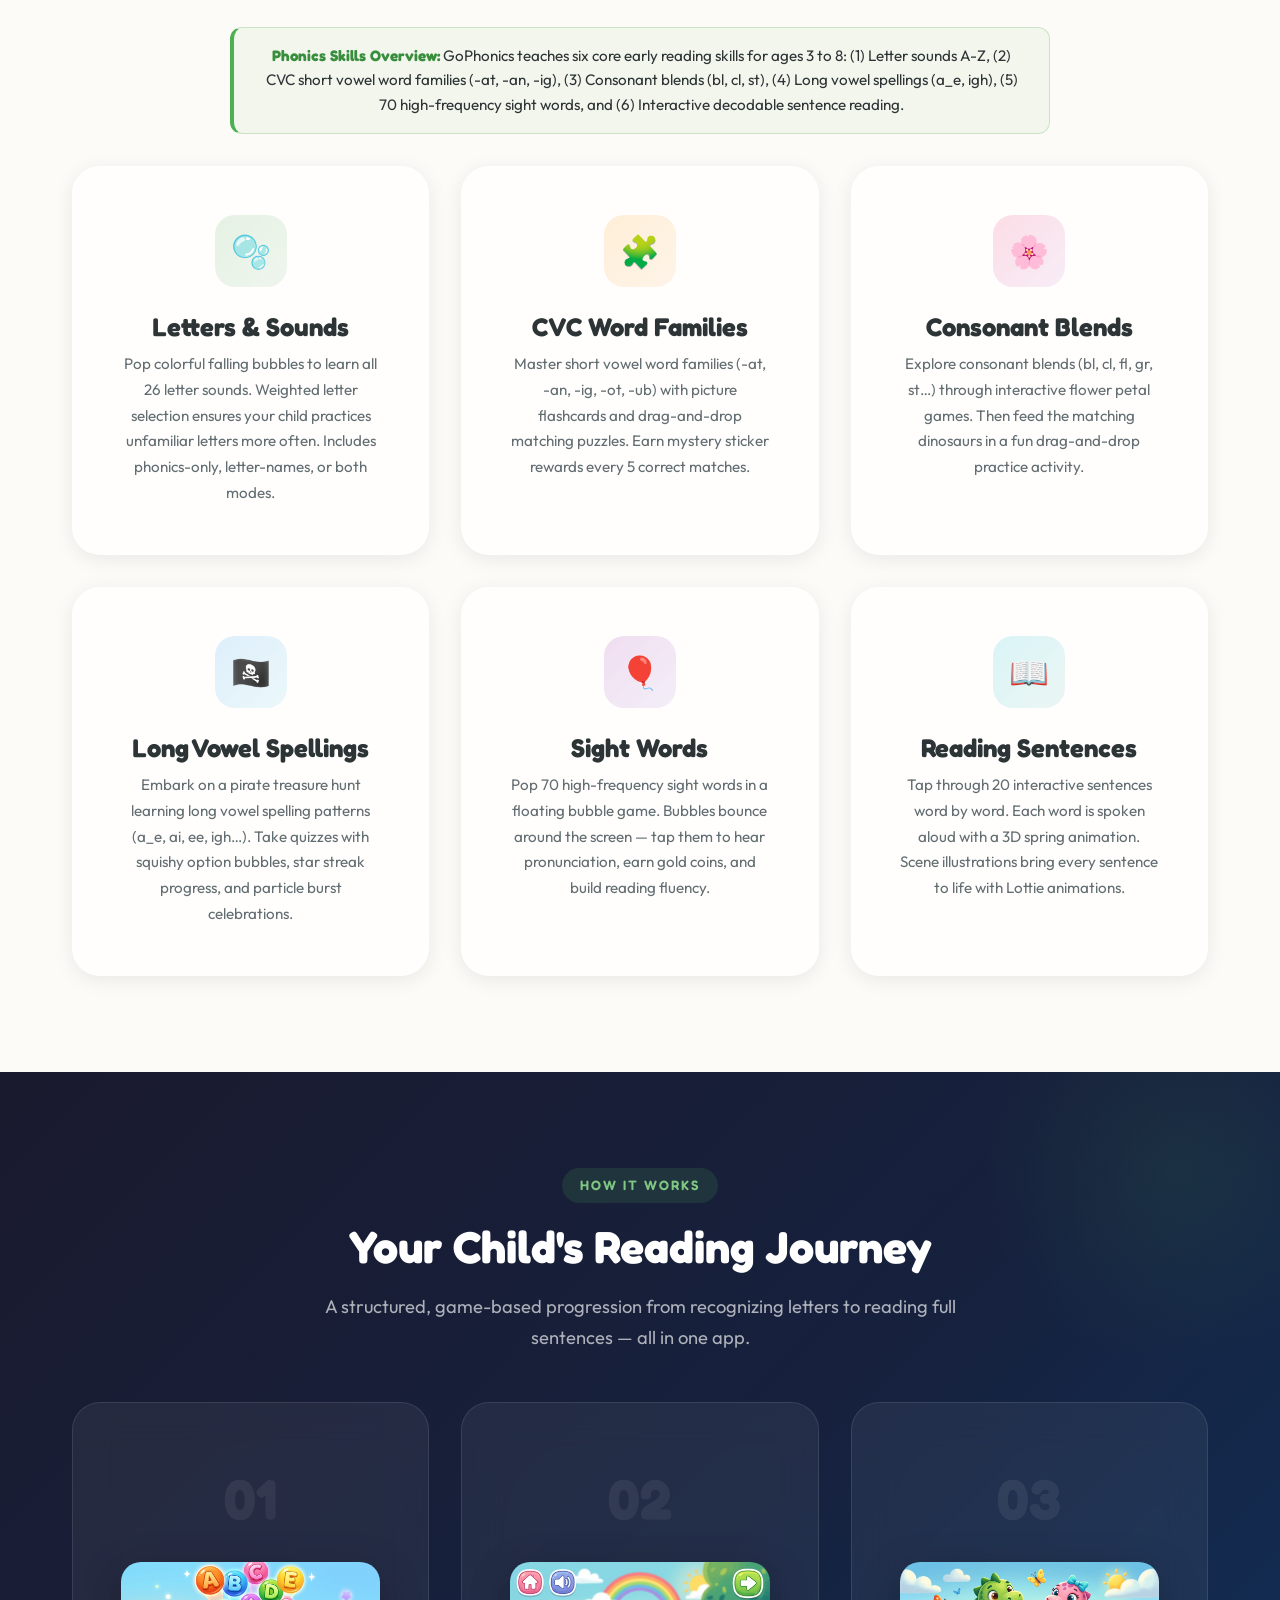
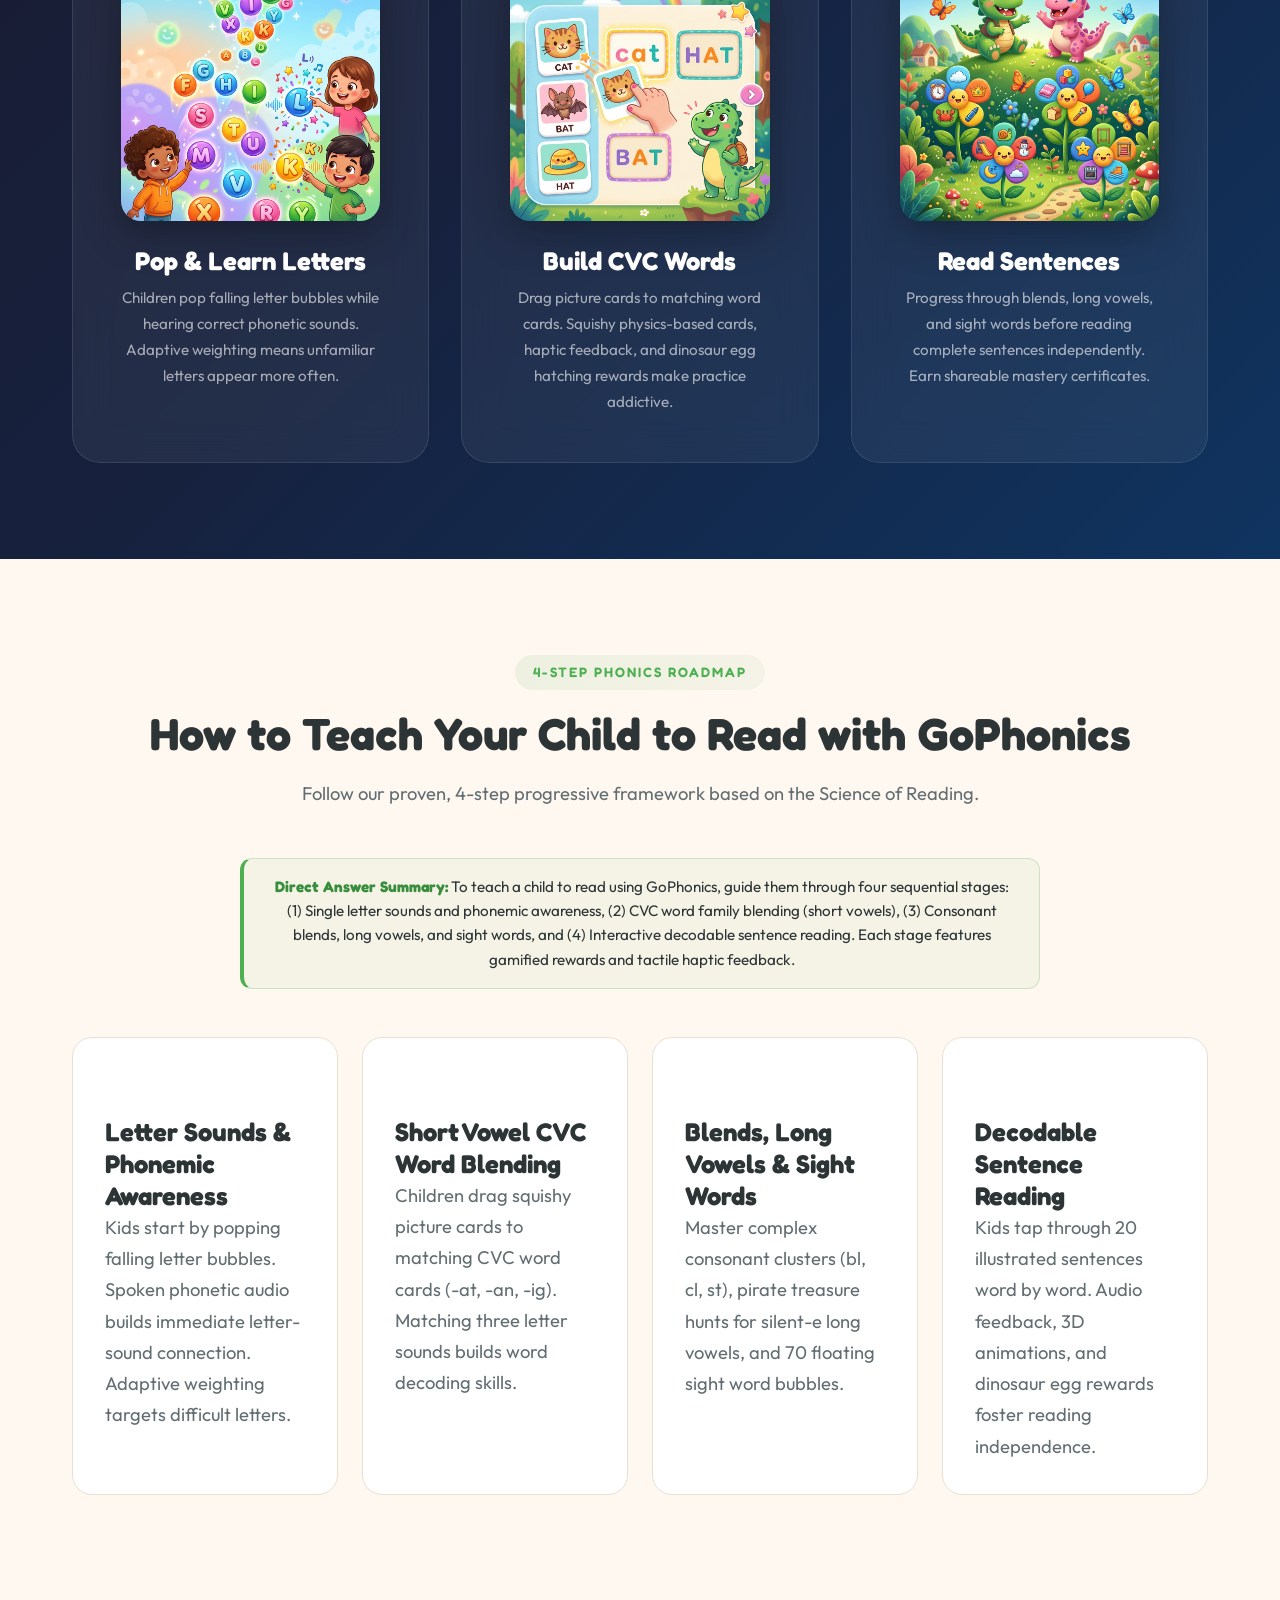
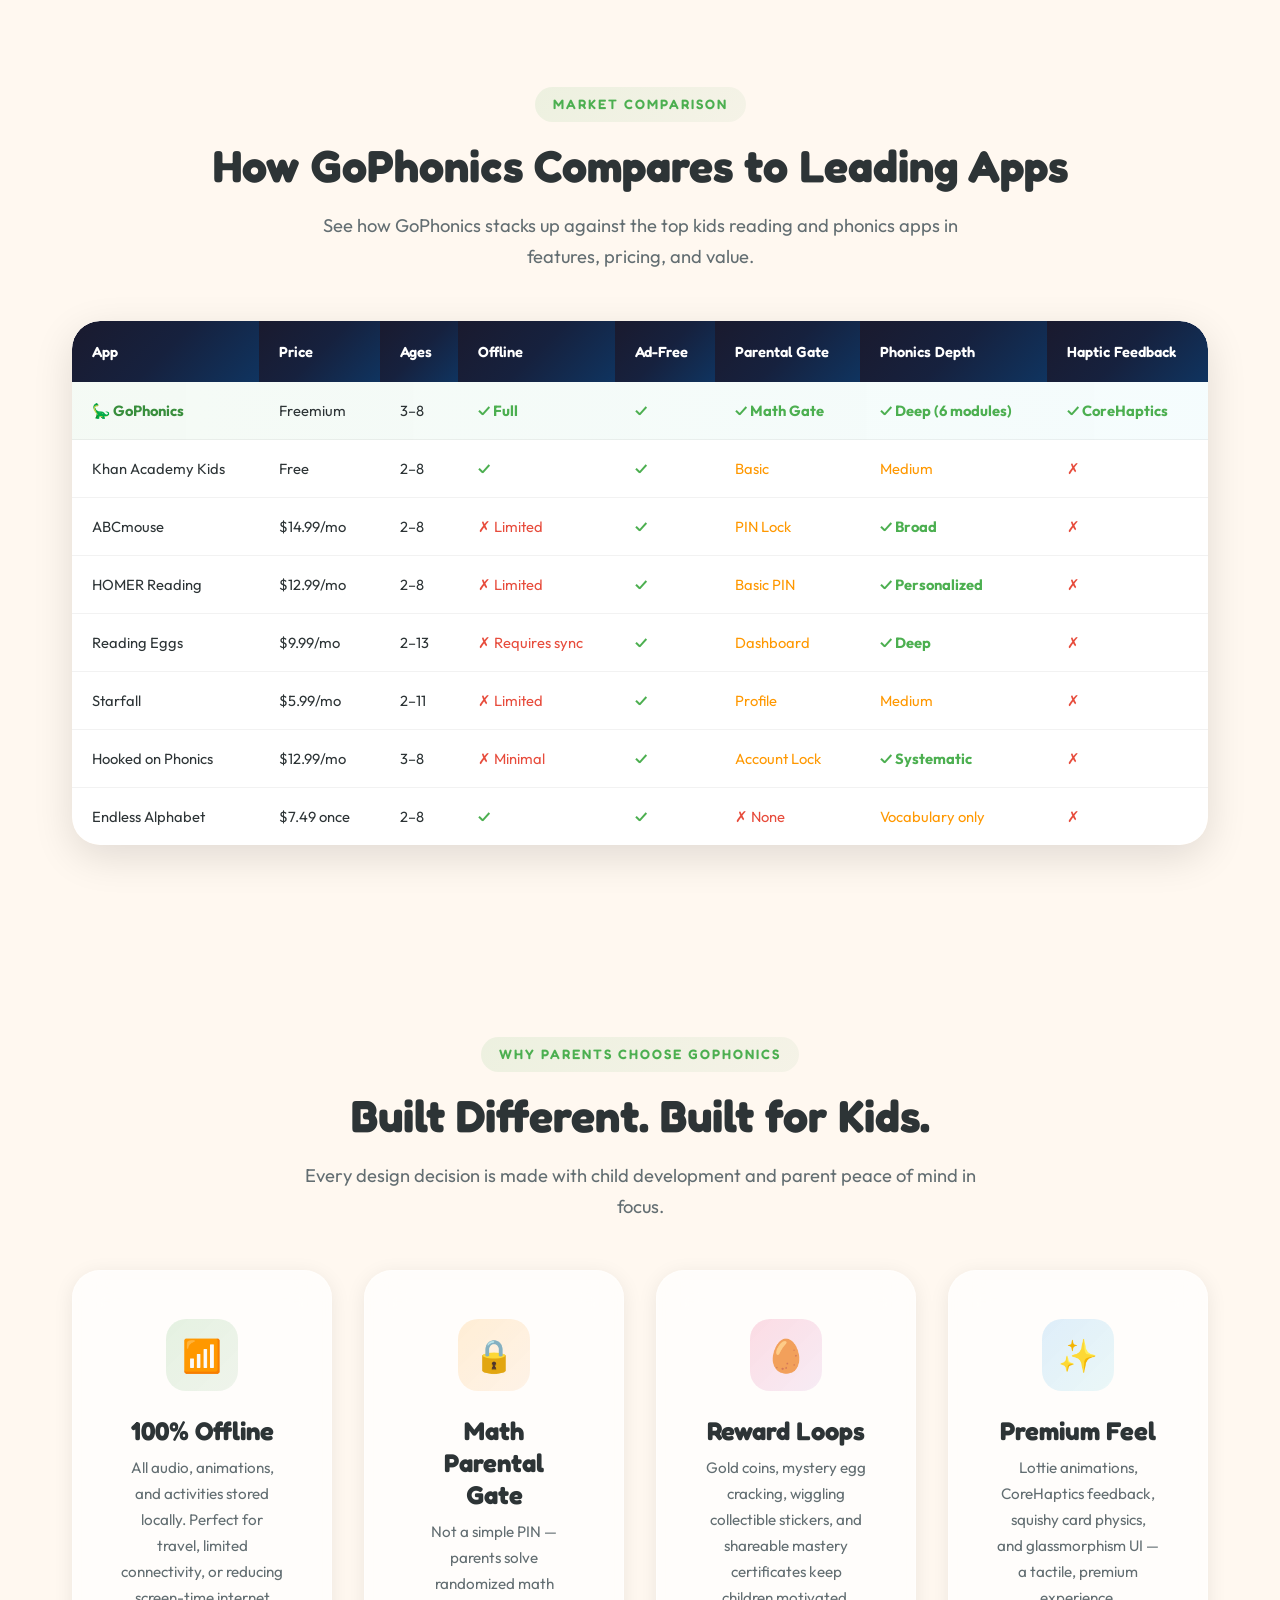
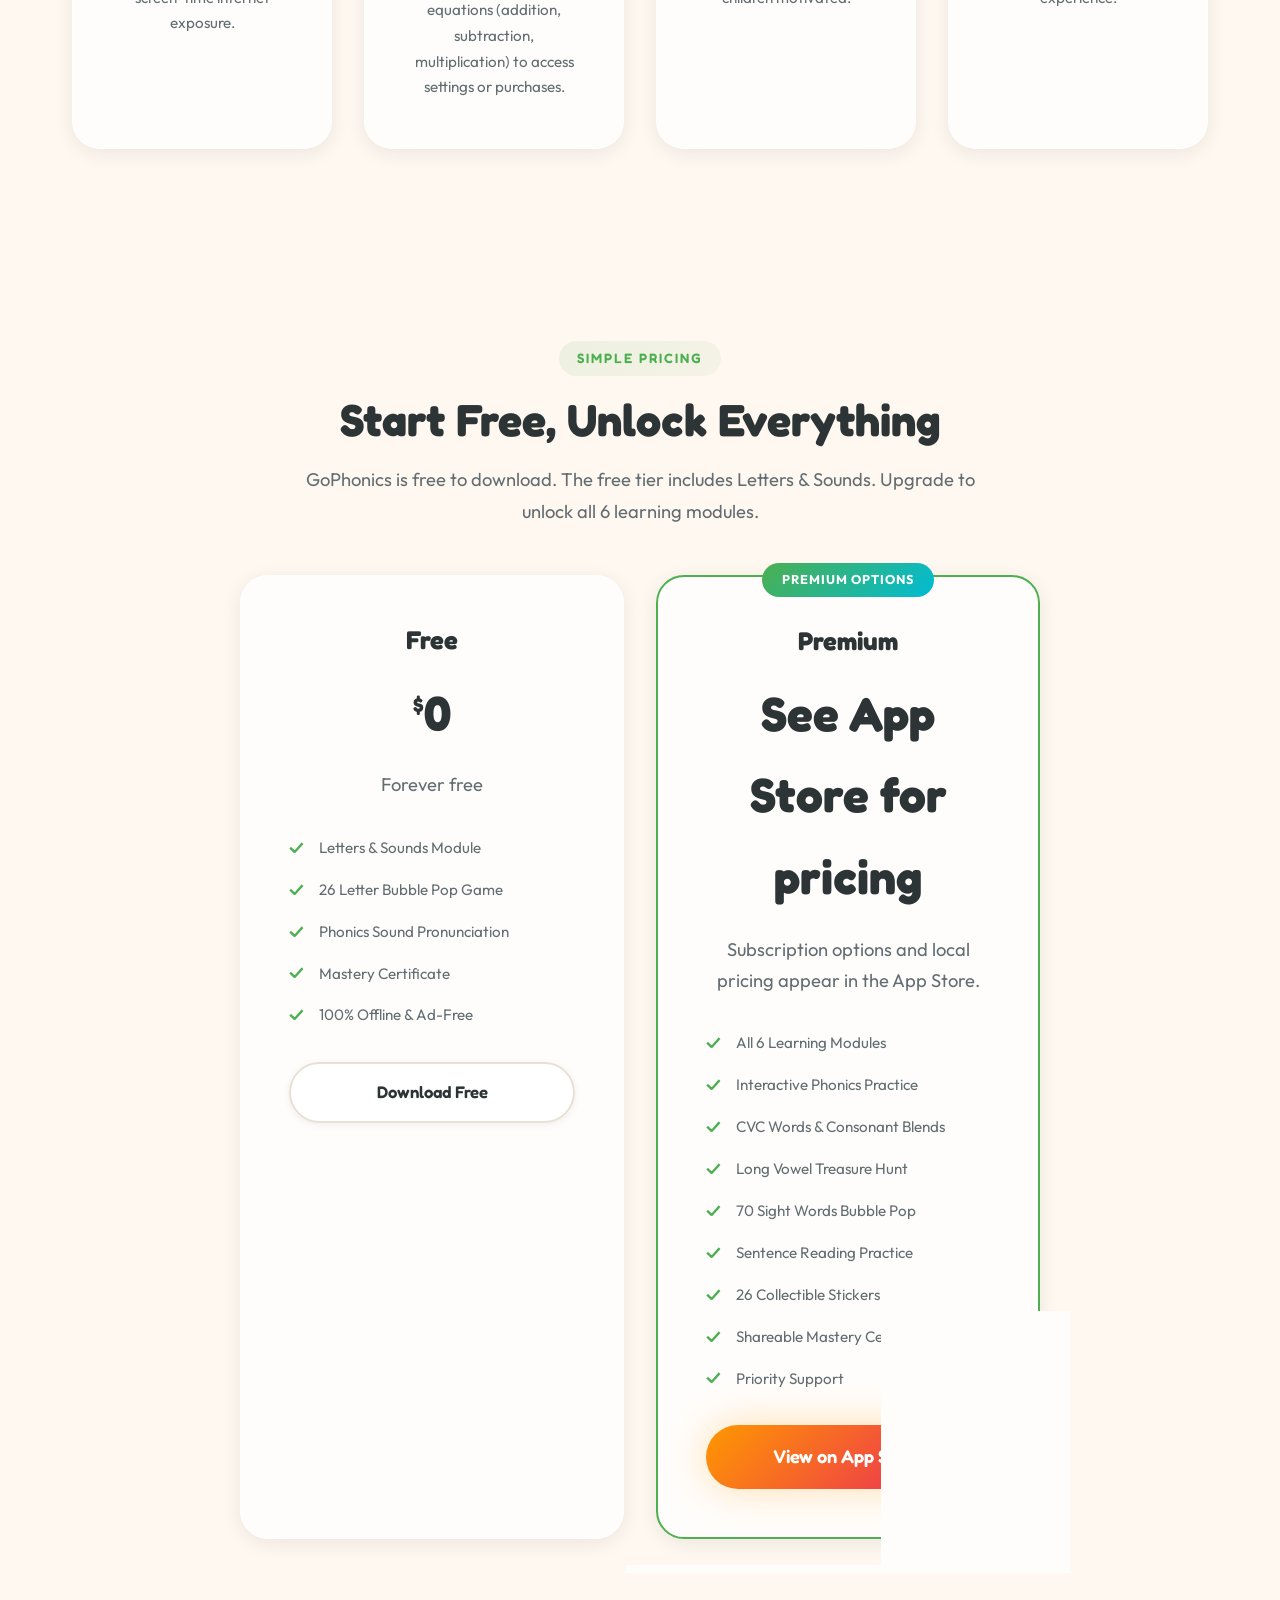
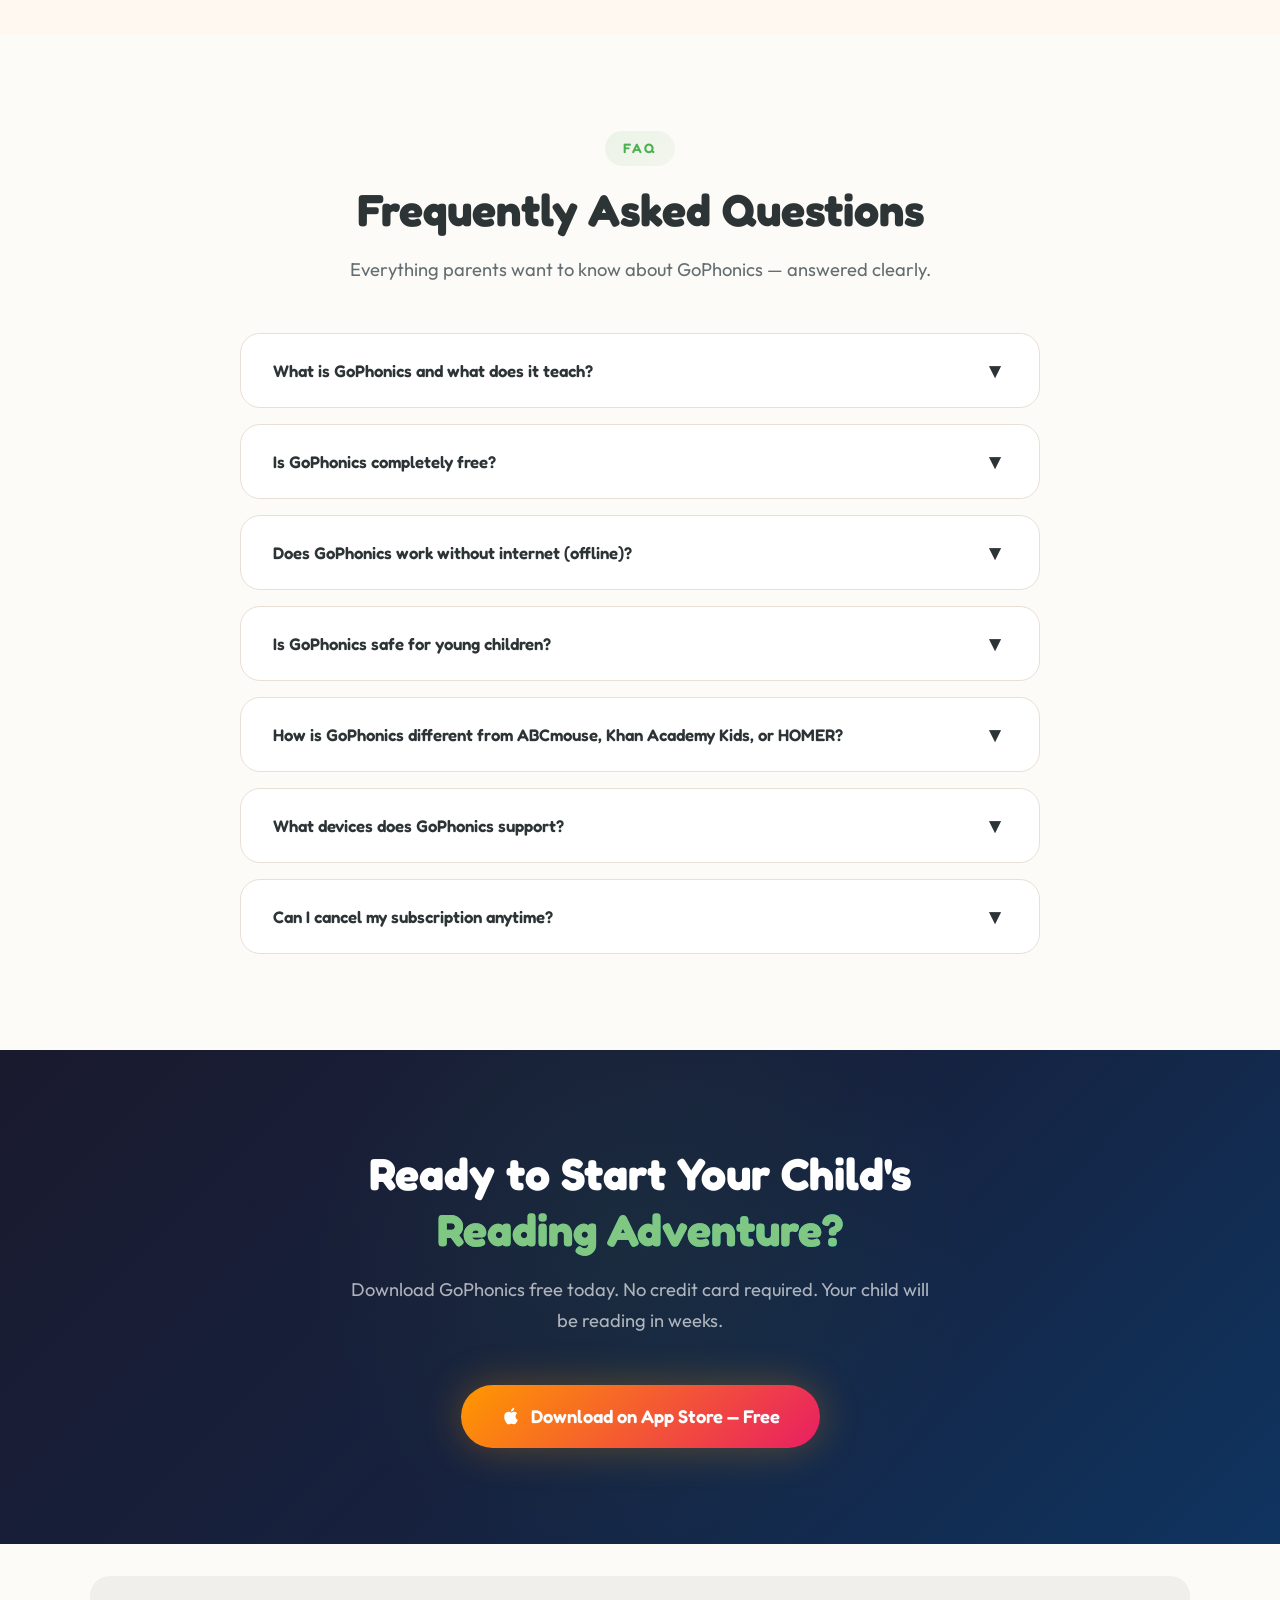
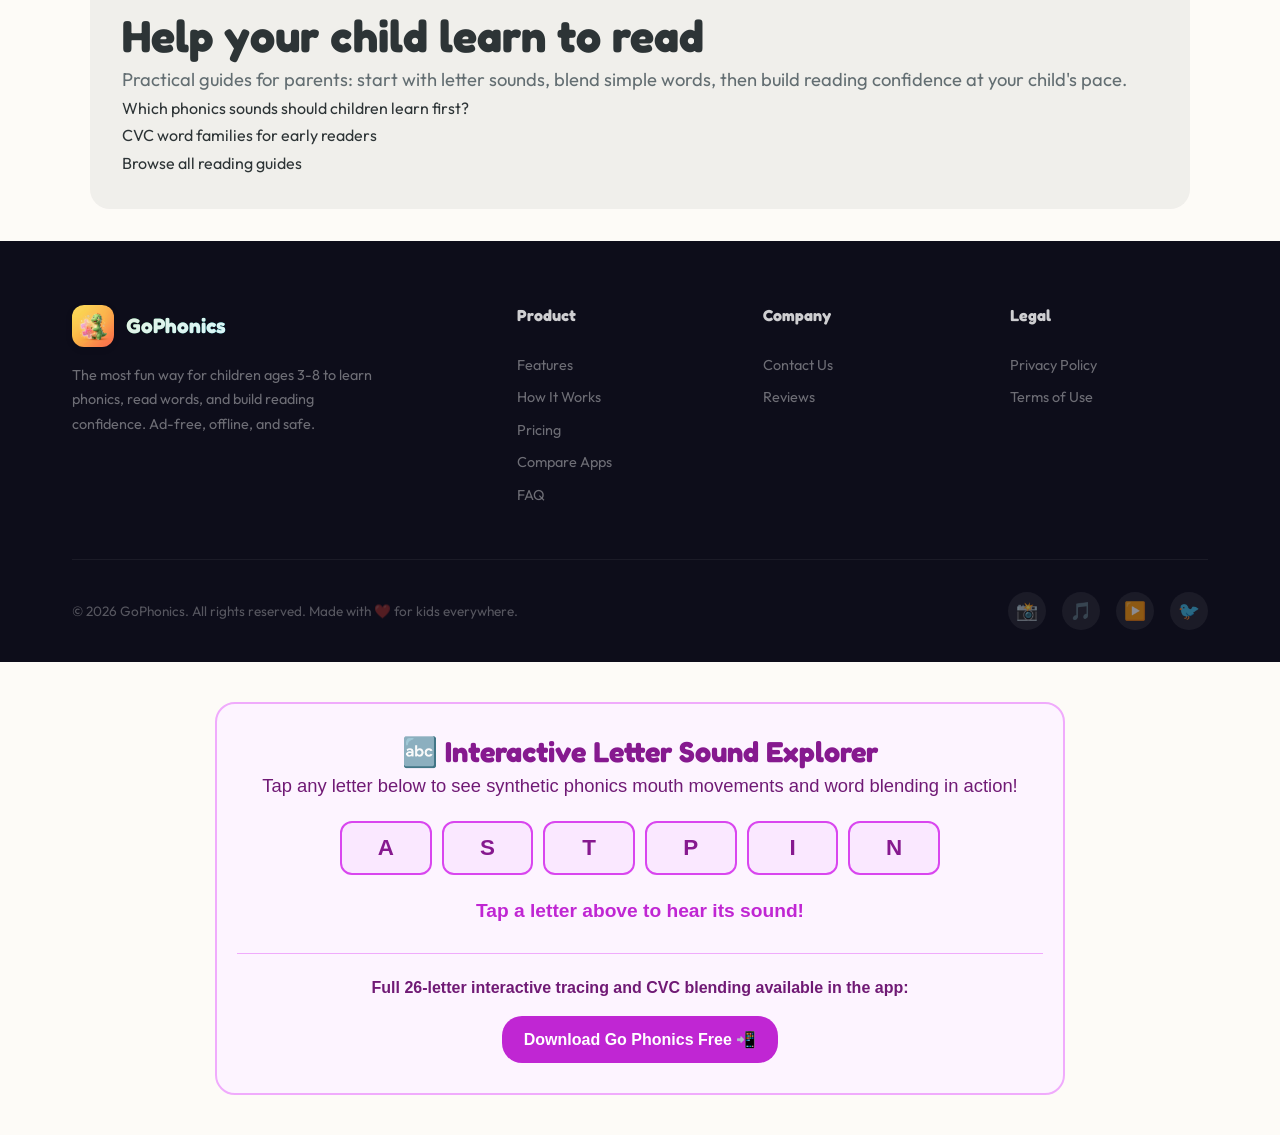
==== commit cdbc7d41: "Align website claims with shipped apps and repair conversion paths" ====
--- a/index.html
+++ b/index.html
@@ -7,8 +7,8 @@
   <meta name="p:domain_verify" content="b6d16b6ae4ff59e33f4691bc04bf511b">
 
   <!-- Primary SEO Meta Tags -->
-  <title>GoPhonics — #1 Kids Phonics Learning App | Letters, CVC Words & Reading (Ages 3-8)</title>
-  <meta name="description" content="GoPhonics is the award-winning iOS phonics app for children ages 3-8. Learn letter sounds, CVC words, consonant blends, sight words & reading sentences with fun dinosaur-guided games. Ad-free, offline, COPPA-compliant.">
+  <title>GoPhonics - Kids Phonics Learning App | Letters, CVC Words & Reading (Ages 3-8)</title>
+  <meta name="description" content="GoPhonics is the iOS phonics app for children ages 3-8. Learn letter sounds, CVC words, consonant blends, sight words & reading sentences with fun dinosaur-guided games. Ad-free, offline, COPPA-compliant.">
   <meta name="keywords" content="phonics app for kids, learn to read app, ABC learning app, CVC words game, kids reading app, educational app toddlers, phonics games preschool, sight words app, consonant blends, GoPhonics">
   <meta name="author" content="GoPhonics">
   <meta name="robots" content="index, follow, max-snippet:-1, max-image-preview:large, max-video-preview:-1">
@@ -16,14 +16,14 @@
   <!-- Open Graph / Facebook -->
   <meta property="og:type" content="website">
   <meta property="og:url" content="https://themansigoel.github.io/go-phonics/">
-  <meta property="og:title" content="GoPhonics — #1 Kids Phonics Learning App for Ages 3-8">
+  <meta property="og:title" content="GoPhonics - Kids Phonics Learning App for Ages 3-8">
   <meta property="og:description" content="Teach your child to read with GoPhonics! Interactive phonics games featuring letters, CVC words, consonant blends, sight words & reading. Ad-free & fully offline.">
   <meta property="og:image" content="assets/images/hero-mockup.png">
   <meta property="og:site_name" content="GoPhonics">
 
   <!-- Twitter -->
   <meta name="twitter:card" content="summary_large_image">
-  <meta name="twitter:title" content="GoPhonics — #1 Kids Phonics Learning App for Ages 3-8">
+  <meta name="twitter:title" content="GoPhonics - Kids Phonics Learning App for Ages 3-8">
   <meta name="twitter:description" content="Teach your child to read with GoPhonics! Interactive phonics games featuring letters, CVC words, consonant blends, sight words & reading.">
   <meta name="twitter:image" content="assets/images/hero-mockup.png">
 
@@ -94,7 +94,7 @@
     "@context": "https://schema.org",
     "@type": "SoftwareApplication",
     "name": "GoPhonics — Learn to Read",
-    "operatingSystem": "iOS 15.0 or later",
+    "operatingSystem": "iOS 18.3 or later",
     "applicationCategory": "EducationalApplication",
     "description": "GoPhonics is an interactive iOS phonics learning app for children ages 3-8. Kids learn letter sounds, CVC word families, consonant blends, long vowel spellings, sight words, and reading sentences through gamified activities guided by a friendly dinosaur mascot.",
     "url": "https://themansigoel.github.io/go-phonics/",
@@ -107,13 +107,7 @@
       "@type": "Offer",
       "price": "0",
       "priceCurrency": "USD",
-      "description": "Free to download with optional premium subscription ($4.99/mo or $29.99/yr)"
-    },
-    "aggregateRating": {
-      "@type": "AggregateRating",
-      "ratingValue": "4.8",
-      "ratingCount": "1250",
-      "bestRating": "5"
+      "description": "Free to download with optional premium subscription (pricing shown in the App Store)"
     },
     "author": {
       "@type": "Organization",
@@ -201,7 +195,7 @@
         "name": "Is GoPhonics free to download?",
         "acceptedAnswer": {
           "@type": "Answer",
-          "text": "Yes, GoPhonics is free to download from the App Store. The app offers a generous free tier covering the Letters & Sounds module. A premium subscription ($4.99/mo or $29.99/yr) unlocks all 6 learning modules including CVC Words, Consonant Blends, Long Vowel Spellings, Sight Words, and Reading Sentences."
+          "text": "Yes, GoPhonics is free to download from the App Store. The app offers a free tier covering the Letters & Sounds module. A premium subscription (pricing shown in the App Store) unlocks all 6 learning modules including CVC Words, Consonant Blends, Long Vowel Spellings, Sight Words, and Reading Sentences."
         }
       },
       {
@@ -225,7 +219,7 @@
         "name": "How does GoPhonics compare to other phonics apps like Khan Academy Kids or ABCmouse?",
         "acceptedAnswer": {
           "@type": "Answer",
-          "text": "GoPhonics differentiates itself with premium glassmorphism visuals, real-time CoreHaptics feedback, complete offline functionality, and a strict math-based parental gate. Unlike ABCmouse ($14.99/month) or HOMER ($12.99/month), GoPhonics offers a more affordable subscription with no ads. Unlike free alternatives like Khan Academy Kids, GoPhonics provides specialized deep-dive phonics instruction with tactile squishy card physics, dinosaur egg hatching rewards, and shareable mastery certificates."
+          "text": "GoPhonics differentiates itself with premium glassmorphism visuals, real-time CoreHaptics feedback, complete offline functionality, and a strict math-based parental gate. Unlike many general learning apps, GoPhonics focuses on phonics practice with tactile card interactions, dinosaur egg rewards, and shareable mastery certificates. See the App Store for current subscription terms."
         }
       },
       {
@@ -325,7 +319,7 @@
             <span class="stat-label">Learning Modules</span>
           </div>
           <div class="hero-stat">
-            <span class="stat-number">200+</span>
+            <span class="stat-number">6</span>
             <span class="stat-label">Interactive Activities</span>
           </div>
           <div class="hero-stat">
@@ -351,7 +345,7 @@
       <div class="social-proof-inner">
         <div class="proof-item">
           <span class="proof-stars">★★★★★</span>
-          <span>4.8 App Store Rating</span>
+          <span>See App Store Reviews</span>
         </div>
         <div class="proof-item">
           <span class="proof-icon">🛡️</span>
@@ -363,7 +357,7 @@
         </div>
         <div class="proof-item">
           <span class="proof-icon">🚫</span>
-          <span>Zero Ads, Zero Tracking</span>
+          <span>No Ads - See Privacy Policy</span>
         </div>
         <div class="proof-item">
           <span class="proof-icon">🔒</span>
@@ -377,14 +371,14 @@
           <span class="app-spec-icon">📱</span>
           <div>
             <div class="app-spec-title">Platform & Compatibility</div>
-            <div class="app-spec-value">iOS 15.0+ (iPhone & iPad)</div>
+            <div class="app-spec-value">iOS 18.3+ (iPhone & iPad)</div>
           </div>
         </div>
         <div class="app-spec-item">
           <span class="app-spec-icon">⭐️</span>
           <div>
             <div class="app-spec-title">App Store Rating</div>
-            <div class="app-spec-value">4.8 / 5 (1,250+ Ratings)</div>
+            <div class="app-spec-value">See current App Store reviews</div>
           </div>
         </div>
         <div class="app-spec-item">
@@ -699,52 +693,7 @@
   <!-- ============================================
        TESTIMONIALS
        ============================================ -->
-  <section class="testimonials section" id="testimonials">
-    <div class="container">
-      <div class="text-center">
-        <span class="section-label">Parent Reviews</span>
-        <h2 class="section-title">Loved by Parents & Kids</h2>
-        <p class="section-subtitle">
-          See what families are saying about their GoPhonics experience.
-        </p>
-      </div>
-      <div class="testimonials-grid">
-        <article class="testimonial-card glass-card animate-on-scroll">
-          <div class="testimonial-stars">★★★★★</div>
-          <p class="testimonial-text">"My 4-year-old went from barely recognizing letters to sounding out CVC words in just three weeks. The dinosaur egg rewards keep her coming back every day!"</p>
-          <div class="testimonial-author">
-            <div class="testimonial-avatar" style="background: linear-gradient(135deg, #43e97b, #38f9d7);">S</div>
-            <div>
-              <div class="testimonial-author-name">Sarah M.</div>
-              <div class="testimonial-author-role">Mom of a 4-year-old, Texas</div>
-            </div>
-          </div>
-        </article>
-        <article class="testimonial-card glass-card animate-on-scroll">
-          <div class="testimonial-stars">★★★★★</div>
-          <p class="testimonial-text">"Finally an app that works on long flights! We've used it through 8-hour journeys and my son never gets bored. The offline mode is a lifesaver. Way better than ABCmouse."</p>
-          <div class="testimonial-author">
-            <div class="testimonial-avatar" style="background: linear-gradient(135deg, #f093fb, #f5576c);">R</div>
-            <div>
-              <div class="testimonial-author-name">Rahul K.</div>
-              <div class="testimonial-author-role">Dad of a 5-year-old, Mumbai</div>
-            </div>
-          </div>
-        </article>
-        <article class="testimonial-card glass-card animate-on-scroll">
-          <div class="testimonial-stars">★★★★★</div>
-          <p class="testimonial-text">"I love the math parental gate — my daughter can't accidentally buy anything. The sticker collection and certificates are brilliant motivation. She proudly shares her certificates!"</p>
-          <div class="testimonial-author">
-            <div class="testimonial-avatar" style="background: linear-gradient(135deg, #667eea, #764ba2);">A</div>
-            <div>
-              <div class="testimonial-author-name">Amelia J.</div>
-              <div class="testimonial-author-role">Mom of a 6-year-old, London</div>
-            </div>
-          </div>
-        </article>
-      </div>
-    </div>
-  </section>
+
 
   <!-- ============================================
        PRICING SECTION
@@ -775,15 +724,15 @@
           <a href="https://apps.apple.com/app/go-phonics-kids-learn-to-read/id6756431312" class="btn btn-secondary" style="width: 100%;">Download Free</a>
         </article>
         <article class="pricing-card glass-card featured animate-on-scroll" id="pricing-premium">
-          <div class="pricing-badge">Most Popular</div>
+          <div class="pricing-badge">Premium Options</div>
           <h3>Premium</h3>
           <div class="pricing-amount">
-            <span class="currency">$</span>4.99<span class="period">/mo</span>
-          </div>
-          <p style="color: var(--color-text-secondary); margin-bottom: 0;">or $29.99/year (save 50%)</p>
+            See App Store for pricing
+          </div>
+          <p style="color: var(--color-text-secondary); margin-bottom: 0;">Subscription options and local pricing appear in the App Store.</p>
           <ul class="pricing-features">
             <li>All 6 Learning Modules</li>
-            <li>200+ Interactive Activities</li>
+            <li>Interactive Phonics Practice</li>
             <li>CVC Words & Consonant Blends</li>
             <li>Long Vowel Treasure Hunt</li>
             <li>70 Sight Words Bubble Pop</li>
@@ -792,7 +741,7 @@
             <li>Shareable Mastery Certificates</li>
             <li>Priority Support</li>
           </ul>
-          <a href="https://apps.apple.com/app/go-phonics-kids-learn-to-read/id6756431312" class="btn btn-cta" style="width: 100%;">Start Free Trial</a>
+          <a href="https://apps.apple.com/app/go-phonics-kids-learn-to-read/id6756431312" class="btn btn-cta" style="width: 100%;">View on App Store</a>
         </article>
       </div>
     </div>
@@ -832,7 +781,7 @@
           </button>
           <div class="faq-answer" id="faq-answer-2" itemscope itemprop="acceptedAnswer" itemtype="https://schema.org/Answer">
             <div class="faq-answer-inner" itemprop="text">
-              <p>GoPhonics is free to download and includes the complete Letters & Sounds module at no cost. The premium subscription ($4.99/month or $29.99/year) unlocks all 6 learning modules. There are no ads, no hidden fees, and no in-app purchases that children can access — all subscription actions are protected behind a math-based parental gate.</p>
+              <p>GoPhonics is free to download and includes the complete Letters & Sounds module at no cost. The premium subscription (pricing shown in the App Store) unlocks all 6 learning modules. There are no ads, no hidden fees, and no in-app purchases that children can access — all subscription actions are protected behind a math-based parental gate.</p>
             </div>
           </div>
         </div>
@@ -871,7 +820,7 @@
           </button>
           <div class="faq-answer" id="faq-answer-5" itemscope itemprop="acceptedAnswer" itemtype="https://schema.org/Answer">
             <div class="faq-answer-inner" itemprop="text">
-              <p>GoPhonics differentiates itself in several key areas: (1) <strong>Full offline functionality</strong> — unlike ABCmouse and HOMER which require internet, GoPhonics runs entirely offline. (2) <strong>Premium tactile experience</strong> — real-time CoreHaptics feedback, squishy physics-based card dragging, and Lottie celebration animations make the experience uniquely satisfying. (3) <strong>Stricter parental controls</strong> — a math-equation gate is harder for kids to bypass than simple PINs. (4) <strong>More affordable</strong> — at $4.99/month vs. ABCmouse ($14.99/month) or HOMER ($12.99/month), GoPhonics delivers deep phonics instruction at a fraction of the cost. (5) <strong>Focused phonics expertise</strong> — while Khan Academy Kids is broad, GoPhonics goes deep on the Science of Reading phonics progression.</p>
+              <p>GoPhonics focuses on hands-on letter sounds, CVC words, sight words, and sentence reading. Children can practice offline, and a parental gate protects purchasing flows. Explore the modules in the app to see whether its learning style fits your child.</p>
             </div>
           </div>
         </div>
@@ -884,7 +833,7 @@
           </button>
           <div class="faq-answer" id="faq-answer-6" itemscope itemprop="acceptedAnswer" itemtype="https://schema.org/Answer">
             <div class="faq-answer-inner" itemprop="text">
-              <p>GoPhonics is available on iPhone and iPad running iOS 15.0 or later. The app is optimized for both landscape orientations on iPad (4:3 aspect ratio) and iPhone (19.5:9 aspect ratio) with adaptive layouts that scale perfectly across all screen sizes.</p>
+              <p>GoPhonics is available on iPhone and iPad running iOS 18.3 or later. The app is optimized for both landscape orientations on iPad (4:3 aspect ratio) and iPhone (19.5:9 aspect ratio) with adaptive layouts that scale perfectly across all screen sizes.</p>
             </div>
           </div>
         </div>
@@ -956,7 +905,7 @@
         <div class="footer-column">
           <h4>Company</h4>
           <a href="contact.html">Contact Us</a>
-          <a href="#testimonials">Reviews</a>
+          <a href="https://apps.apple.com/app/go-phonics-kids-learn-to-read/id6756431312#see-all/reviews">Reviews</a>
         </div>
         <div class="footer-column">
           <h4>Legal</h4>
@@ -1093,7 +1042,7 @@
     <section id="interactive-phonics-soundboard" style="max-width: 850px; margin: 40px auto; padding: 30px 20px; background: #fdf4ff; border: 2px solid #f0abfc; border-radius: 20px; text-align: center; font-family: -apple-system, BlinkMacSystemFont, sans-serif;">
         <h2 style="color: #86198f; margin-top: 0; font-size: 1.8rem;">🔤 Interactive Letter Sound Explorer</h2>
         <p style="color: #701a75; margin-bottom: 20px;">Tap any letter below to see synthetic phonics mouth movements and word blending in action!</p>
-        
+
         <div style="display: grid; grid-template-columns: repeat(auto-fit, minmax(60px, 1fr)); gap: 10px; max-width: 600px; margin: 0 auto;">
             <button onclick="playLetter('A', '/æ/ as in Apple 🍎')" style="background: #fae8ff; border: 2px solid #d946ef; border-radius: 12px; font-size: 1.4rem; font-weight: 800; color: #86198f; padding: 12px; cursor: pointer;">A</button>
             <button onclick="playLetter('S', '/s/ as in Sun ☀️')" style="background: #fae8ff; border: 2px solid #d946ef; border-radius: 12px; font-size: 1.4rem; font-weight: 800; color: #86198f; padding: 12px; cursor: pointer;">S</button>
